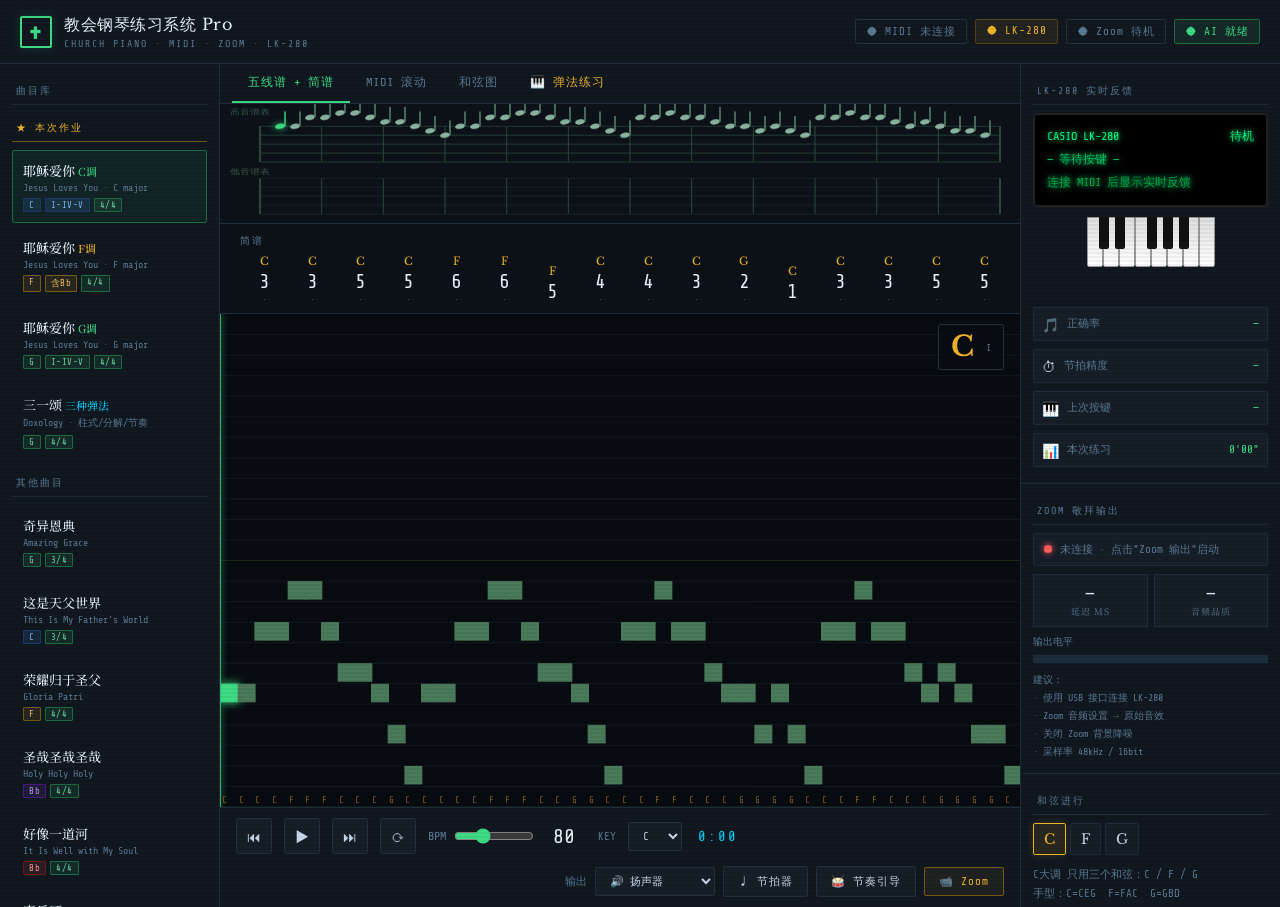
==== index.html @ ae5c5fee "Update print statement from 'Hello' to 'Goodbye'" ====
<!DOCTYPE html>
<html lang="zh-CN">
<head>
<meta charset="UTF-8">
<meta name="viewport" content="width=device-width, initial-scale=1.0">
<title>教会钢琴练习系统 Pro</title>
<link href="https://fonts.googleapis.com/css2?family=Libre+Baskerville:ital,wght@0,400;0,700;1,400&family=Noto+Serif+SC:wght@300;400;500;700&family=Share+Tech+Mono&display=swap" rel="stylesheet">
<style>
:root {
  --bg: #0a0e14;
  --surface: #111820;
  --surface2: #161e28;
  --border: #1e2d3d;
  --border2: #243040;
  --green: #3ddc84;
  --green-dim: #1a6e40;
  --green-glow: rgba(61,220,132,0.15);
  --gold: #f0b429;
  --gold-dim: #7a5c10;
  --blue: #4a9eff;
  --blue-dim: #1a3a6e;
  --red: #ff5c5c;
  --text: #c8d8e8;
  --text-dim: #5a7a94;
  --text-bright: #e8f4ff;
  --accent: #00d4ff;
}

* { box-sizing: border-box; margin: 0; padding: 0; }

body {
  background: var(--bg);
  color: var(--text);
  font-family: 'Noto Serif SC', serif;
  min-height: 100vh;
  overflow-x: hidden;
}

/* Grid scanline effect */
body::before {
  content: '';
  position: fixed;
  inset: 0;
  background: repeating-linear-gradient(0deg, transparent, transparent 2px, rgba(0,0,0,0.15) 2px, rgba(0,0,0,0.15) 4px);
  pointer-events: none;
  z-index: 999;
  opacity: 0.3;
}

/* ===== HEADER ===== */
.header {
  display: flex;
  align-items: center;
  justify-content: space-between;
  padding: 14px 20px;
  background: var(--surface);
  border-bottom: 1px solid var(--border);
  position: sticky;
  top: 0;
  z-index: 100;
}

.logo {
  display: flex;
  align-items: center;
  gap: 12px;
}

.logo-cross {
  width: 32px; height: 32px;
  border: 2px solid var(--green);
  border-radius: 2px;
  display: flex; align-items: center; justify-content: center;
  color: var(--green);
  font-size: 18px;
  box-shadow: 0 0 12px var(--green-glow);
}

.logo-text {
  font-family: 'Libre Baskerville', serif;
  font-size: 16px;
  color: var(--text-bright);
  letter-spacing: 0.5px;
}

.logo-sub {
  font-size: 10px;
  color: var(--text-dim);
  letter-spacing: 2px;
  font-family: 'Share Tech Mono', monospace;
  text-transform: uppercase;
  margin-top: 2px;
}

.status-pills {
  display: flex;
  gap: 8px;
  flex-wrap: wrap;
}

.pill {
  padding: 4px 10px;
  border-radius: 2px;
  font-size: 11px;
  font-family: 'Share Tech Mono', monospace;
  letter-spacing: 1px;
  border: 1px solid;
}

.pill-off { border-color: var(--border2); color: var(--text-dim); background: transparent; }
.pill-on  { border-color: var(--green-dim); color: var(--green); background: rgba(61,220,132,0.08); }
.pill-warn{ border-color: #5a4010; color: var(--gold); background: rgba(240,180,41,0.08); }

/* ===== LAYOUT ===== */
.app {
  display: grid;
  grid-template-columns: 220px 1fr 260px;
  grid-template-rows: auto;
  gap: 0;
  height: calc(100vh - 57px);
  overflow: hidden;
}

@media (max-width: 900px) {
  .app { grid-template-columns: 1fr; height: auto; overflow: visible; }
  .sidebar-right { display: none; }
}

/* ===== SIDEBAR LEFT ===== */
.sidebar-left {
  background: var(--surface);
  border-right: 1px solid var(--border);
  overflow-y: auto;
  padding: 12px;
}

.section-title {
  font-family: 'Share Tech Mono', monospace;
  font-size: 10px;
  letter-spacing: 2px;
  color: var(--text-dim);
  text-transform: uppercase;
  padding: 8px 4px 6px;
  border-bottom: 1px solid var(--border);
  margin-bottom: 8px;
}

.hymn-item {
  padding: 10px 10px;
  cursor: pointer;
  border: 1px solid transparent;
  border-radius: 2px;
  margin-bottom: 4px;
  transition: all 0.15s;
}

.hymn-item:hover { background: var(--surface2); border-color: var(--border2); }
.hymn-item.active {
  background: rgba(61,220,132,0.06);
  border-color: var(--green-dim);
}

.hymn-item .h-name { font-size: 13px; color: var(--text-bright); font-weight: 500; }
.hymn-item .h-en   { font-size: 10px; color: var(--text-dim); margin-top: 2px; font-family: 'Share Tech Mono', monospace; }
.hymn-item .h-tags { display: flex; gap: 4px; margin-top: 5px; flex-wrap: wrap; }

.tag {
  font-size: 9px;
  padding: 1px 5px;
  border-radius: 1px;
  font-family: 'Share Tech Mono', monospace;
  letter-spacing: 0.5px;
}

.tag-C  { background: rgba(74,158,255,0.12); color: #7ab8ff; border: 1px solid #1a3a6e; }
.tag-G  { background: rgba(61,220,132,0.1);  color: #6ddaa0; border: 1px solid #1a6e40; }
.tag-F  { background: rgba(240,180,41,0.1);  color: #f0c060; border: 1px solid #7a5c10; }
.tag-Bb { background: rgba(255,92,92,0.1);   color: #ff9090; border: 1px solid #6e1a1a; }
.tag-D  { background: rgba(160,80,240,0.1);  color: #c090ff; border: 1px solid #4a1a8e; }

/* ===== MAIN CENTER ===== */
.main {
  display: flex;
  flex-direction: column;
  overflow: hidden;
  background: var(--bg);
}

/* ===== TAB BAR ===== */
.tab-bar {
  display: flex;
  background: var(--surface);
  border-bottom: 1px solid var(--border);
  padding: 0 12px;
}

.tab {
  padding: 10px 16px;
  font-size: 12px;
  font-family: 'Share Tech Mono', monospace;
  letter-spacing: 1px;
  color: var(--text-dim);
  cursor: pointer;
  border-bottom: 2px solid transparent;
  transition: all 0.15s;
  user-select: none;
}

.tab:hover { color: var(--text); }
.tab.active { color: var(--green); border-bottom-color: var(--green); }

/* ===== SCORE PANEL ===== */
.score-area {
  flex: 1;
  overflow: hidden;
  position: relative;
  display: flex;
  flex-direction: column;
}

.tab-content { display: none; flex: 1; overflow: hidden; }
.tab-content.active { display: flex; flex-direction: column; flex: 1; }

/* Five-line staff canvas */
#staff-canvas {
  width: 100%;
  height: 120px;
  flex-shrink: 0;
  display: block;
  background: #0c1218;
  border-bottom: 1px solid var(--border);
}

/* Jianpu (numbered notation) scrolling */
.jianpu-wrap {
  background: #0c1218;
  border-bottom: 1px solid var(--border);
  padding: 10px 20px 8px;
  overflow-x: auto;
  overflow-y: hidden;
  flex-shrink: 0;
  position: relative;
}

.jianpu-row {
  display: flex;
  align-items: flex-end;
  gap: 0;
  white-space: nowrap;
  /* remove transition — we'll scroll the wrapper instead */
}

.jianpu-beat {
  display: inline-flex;
  flex-direction: column;
  align-items: center;
  width: 48px;
  flex-shrink: 0;
}

.jianpu-num {
  font-family: 'Share Tech Mono', monospace;
  font-size: 20px;
  color: var(--text-bright);
  line-height: 1;
  position: relative;
  transition: color 0.12s;
}

.jianpu-num.active-beat { color: var(--green); text-shadow: 0 0 10px var(--green); }
.jianpu-num.dot-above::before { content: '•'; position: absolute; top: -10px; left: 50%; transform: translateX(-50%); font-size: 10px; color: var(--text-dim); }
.jianpu-num.dot-below::after  { content: '•'; position: absolute; bottom: -10px; left: 50%; transform: translateX(-50%); font-size: 10px; color: var(--text-dim); }

.jianpu-dur {
  font-family: 'Share Tech Mono', monospace;
  font-size: 9px;
  color: var(--text-dim);
  margin-top: 3px;
}

.jianpu-chord {
  font-size: 11px;
  color: var(--gold);
  font-family: 'Libre Baskerville', serif;
  margin-bottom: 3px;
  min-height: 15px;
}

/* MIDI / Piano Roll scroll — fills ALL remaining space */
.midi-scroll-wrap {
  flex: 1;
  min-height: 0;        /* critical for flex children */
  position: relative;
  overflow: hidden;
  background: #080c10;
}

#midi-canvas {
  width: 100%; height: 100%;
  display: block;
}

/* Chord overlay */
.chord-overlay {
  position: absolute;
  top: 10px; right: 16px;
  display: flex;
  flex-direction: column;
  gap: 6px;
  z-index: 10;
}

.chord-badge {
  display: flex;
  align-items: center;
  gap: 8px;
  background: rgba(10,14,20,0.85);
  border: 1px solid var(--border2);
  padding: 8px 12px;
  border-radius: 2px;
  backdrop-filter: blur(4px);
}

.chord-root {
  font-family: 'Libre Baskerville', serif;
  font-size: 28px;
  font-weight: 700;
  color: var(--gold);
  line-height: 1;
}

.chord-qual {
  font-size: 13px;
  color: var(--text-dim);
  font-family: 'Libre Baskerville', serif;
  font-style: italic;
}

.chord-fn {
  font-size: 10px;
  font-family: 'Share Tech Mono', monospace;
  color: var(--text-dim);
  margin-left: 4px;
}

/* ===== TRANSPORT BAR ===== */
.transport {
  background: var(--surface);
  border-top: 1px solid var(--border);
  padding: 10px 16px;
  display: flex;
  align-items: center;
  gap: 12px;
  flex-wrap: wrap;
}

.transport-btn {
  width: 36px; height: 36px;
  background: var(--surface2);
  border: 1px solid var(--border2);
  color: var(--text);
  display: flex; align-items: center; justify-content: center;
  cursor: pointer;
  font-size: 14px;
  transition: all 0.15s;
  border-radius: 2px;
}

.transport-btn:hover { border-color: var(--green-dim); color: var(--green); }
.transport-btn.active { background: rgba(61,220,132,0.1); border-color: var(--green); color: var(--green); box-shadow: 0 0 8px var(--green-glow); }

.bpm-control {
  display: flex;
  align-items: center;
  gap: 8px;
  font-family: 'Share Tech Mono', monospace;
  font-size: 12px;
  color: var(--text-dim);
}

.bpm-val {
  font-size: 20px;
  color: var(--text-bright);
  min-width: 44px;
  text-align: center;
}

input[type=range] {
  accent-color: var(--green);
  cursor: pointer;
  width: 80px;
}

.time-display {
  font-family: 'Share Tech Mono', monospace;
  font-size: 14px;
  color: var(--accent);
  letter-spacing: 2px;
  margin-left: 4px;
}

.key-sel {
  background: var(--surface2);
  border: 1px solid var(--border2);
  color: var(--text);
  padding: 6px 10px;
  font-family: 'Share Tech Mono', monospace;
  font-size: 11px;
  border-radius: 2px;
  cursor: pointer;
  outline: none;
}

.key-sel:focus { border-color: var(--green-dim); }

/* ===== SIDEBAR RIGHT ===== */
.sidebar-right {
  background: var(--surface);
  border-left: 1px solid var(--border);
  overflow-y: auto;
  display: flex;
  flex-direction: column;
}

.right-section {
  padding: 12px;
  border-bottom: 1px solid var(--border);
}

/* LK-280 Panel */
.lk-display {
  background: #000;
  border: 2px solid #222;
  border-radius: 4px;
  padding: 12px;
  margin-bottom: 10px;
  font-family: 'Share Tech Mono', monospace;
  color: #00ff88;
  font-size: 12px;
  line-height: 1.6;
  text-shadow: 0 0 6px #00ff88;
  min-height: 80px;
}

.lk-row { display: flex; justify-content: space-between; }

.mini-keyboard {
  display: flex;
  justify-content: center;
  margin: 8px 0;
  position: relative;
  height: 50px;
}

.mk-white {
  width: 16px; height: 50px;
  background: linear-gradient(to bottom, #ddd, #fff);
  border: 1px solid #999;
  border-radius: 0 0 2px 2px;
  position: relative;
  cursor: pointer;
  transition: background 0.08s;
}

.mk-white.lit { background: linear-gradient(to bottom, #b8ff80, #e0ffb0); box-shadow: 0 0 6px rgba(100,255,80,0.5); }
.mk-white.wrong { background: linear-gradient(to bottom, #ff8080, #ffb0b0); }

.mk-black {
  width: 10px; height: 32px;
  background: #111;
  border-radius: 0 0 2px 2px;
  position: absolute;
  top: 0;
  z-index: 2;
  cursor: pointer;
  transition: background 0.08s;
}

.mk-black.lit { background: #60aa40; box-shadow: 0 0 4px rgba(100,220,80,0.6); }

.mk-wrap { position: relative; }

/* feedback row */
.feedback-item {
  display: flex;
  align-items: center;
  gap: 8px;
  padding: 6px 8px;
  background: var(--surface2);
  border: 1px solid var(--border);
  border-radius: 2px;
  margin-bottom: 4px;
  font-size: 11px;
}

.fb-icon { font-size: 14px; }
.fb-label { color: var(--text-dim); font-family: 'Share Tech Mono', monospace; }
.fb-val { margin-left: auto; font-family: 'Share Tech Mono', monospace; color: var(--green); }

/* Zoom panel */
.zoom-status {
  display: flex;
  align-items: center;
  gap: 8px;
  padding: 8px 10px;
  background: var(--surface2);
  border: 1px solid var(--border);
  border-radius: 2px;
  margin-bottom: 8px;
}

.zoom-dot {
  width: 8px; height: 8px;
  border-radius: 50%;
  background: var(--red);
  box-shadow: 0 0 6px var(--red);
  flex-shrink: 0;
}

.zoom-dot.live { background: var(--green); box-shadow: 0 0 6px var(--green); animation: pulse 1.5s infinite; }

@keyframes pulse { 0%,100%{opacity:1} 50%{opacity:0.4} }

.zoom-label { font-family: 'Share Tech Mono', monospace; font-size: 11px; color: var(--text-dim); }

.zoom-quality-row {
  display: grid;
  grid-template-columns: 1fr 1fr;
  gap: 6px;
  margin-bottom: 8px;
}

.q-card {
  background: var(--surface2);
  border: 1px solid var(--border);
  padding: 8px;
  text-align: center;
}

.q-val { font-family: 'Share Tech Mono', monospace; font-size: 18px; color: var(--text-bright); }
.q-lbl { font-size: 9px; color: var(--text-dim); letter-spacing: 1px; text-transform: uppercase; margin-top: 2px; }

.vumeter {
  height: 8px;
  background: var(--border);
  border-radius: 1px;
  overflow: hidden;
  margin-bottom: 4px;
}

.vumeter-fill {
  height: 100%;
  background: linear-gradient(to right, var(--green), var(--gold), var(--red));
  border-radius: 1px;
  transition: width 0.1s;
}

.vumeter-label { font-size: 10px; color: var(--text-dim); font-family: 'Share Tech Mono', monospace; margin-bottom: 6px; }

/* Chord progression panel */
.chord-prog {
  display: flex;
  gap: 4px;
  flex-wrap: wrap;
}

.cp-chord {
  padding: 6px 10px;
  background: var(--surface2);
  border: 1px solid var(--border);
  border-radius: 2px;
  font-family: 'Libre Baskerville', serif;
  font-size: 14px;
  color: var(--text);
  cursor: pointer;
  transition: all 0.15s;
  position: relative;
}

.cp-chord:hover { border-color: var(--gold-dim); color: var(--gold); }
.cp-chord.current {
  background: rgba(240,180,41,0.1);
  border-color: var(--gold);
  color: var(--gold);
  box-shadow: 0 0 8px rgba(240,180,41,0.2);
}

/* btn */
.btn {
  padding: 7px 14px;
  background: var(--surface2);
  border: 1px solid var(--border2);
  color: var(--text);
  font-family: 'Share Tech Mono', monospace;
  font-size: 11px;
  letter-spacing: 1px;
  cursor: pointer;
  border-radius: 2px;
  transition: all 0.15s;
}

.btn:hover { border-color: var(--green-dim); color: var(--green); }
.btn-green { border-color: var(--green-dim); color: var(--green); background: rgba(61,220,132,0.06); }
.btn-green:hover { background: rgba(61,220,132,0.12); }
.btn-gold { border-color: var(--gold-dim); color: var(--gold); background: rgba(240,180,41,0.06); }

/* practice style buttons */
.psb {
  padding: 5px 12px;
  background: transparent;
  border: 1px solid var(--border2);
  color: var(--text-dim);
  font-family: 'Share Tech Mono', monospace;
  font-size: 11px;
  cursor: pointer;
  border-radius: 2px;
  transition: all 0.15s;
}
.psb:hover { border-color: var(--gold-dim); color: var(--gold); }
.active-psb { border-color: var(--gold) !important; color: var(--gold) !important; background: rgba(240,180,41,0.08) !important; }

/* pulse dots */
.pulse-dot {
  width: 36px; height: 36px;
  border-radius: 50%;
  background: #0a1a14;
  border: 2px solid #0f3020;
  display: flex; align-items: center; justify-content: center;
  font-family: 'Share Tech Mono', monospace;
  font-size: 12px;
  color: #1a4a2a;
  transition: all 0.08s;
  flex-shrink: 0;
}
.big-dot { width: 48px; height: 48px; font-size: 14px; }
.pulse-dot.beat-on-root  { background: rgba(240,180,41,0.2); border-color: #f0b429; color: #f0b429; transform: scale(1.15); }
.pulse-dot.beat-on-chord { background: rgba(61,220,132,0.15); border-color: #3ddc84; color: #3ddc84; transform: scale(1.05); }

/* 61-key piano */
.k61-white {
  width: 24px; height: 100px;
  background: linear-gradient(to bottom, #ddd 0%, #f5f5f5 100%);
  border: 1px solid #888;
  border-radius: 0 0 4px 4px;
  position: relative;
  cursor: pointer;
  flex-shrink: 0;
  box-sizing: border-box;
}
.k61-white.k-root  { background: linear-gradient(to bottom, #f0b429, #c08010); border-color: #f0b429; box-shadow: 0 0 8px rgba(240,180,41,0.6); }
.k61-white.k-chord { background: linear-gradient(to bottom, #3ddc84, #1a8a4a); border-color: #3ddc84; box-shadow: 0 0 8px rgba(61,220,132,0.5); }
.k61-white.k-lh    { background: linear-gradient(to bottom, #4a9eff, #1a5aaa); border-color: #4a9eff; box-shadow: 0 0 8px rgba(74,158,255,0.5); }
.k61-black {
  position: absolute;
  top: 0;
  width: 15px; height: 62px;
  background: #111;
  border-radius: 0 0 3px 3px;
  z-index: 2;
  cursor: pointer;
  left: 16px;
}
.k61-black.k-root  { background: linear-gradient(to bottom,#c08010,#8a5000); box-shadow: 0 0 6px rgba(240,180,41,0.7); }
.k61-black.k-chord { background: linear-gradient(to bottom,#1a8a4a,#0a5030); box-shadow: 0 0 6px rgba(61,220,132,0.6); }
.k61-black.k-lh    { background: linear-gradient(to bottom,#1a5aaa,#0a3070); box-shadow: 0 0 6px rgba(74,158,255,0.6); }

.k61-label {
  position: absolute;
  bottom: 4px; left: 50%;
  transform: translateX(-50%);
  font-size: 8px;
  font-family: 'Share Tech Mono', monospace;
  color: rgba(0,0,0,0.45);
  pointer-events: none;
  white-space: nowrap;
}
.k61-white.k-root .k61-label,
.k61-white.k-chord .k61-label,
.k61-white.k-lh .k61-label { color: rgba(0,0,0,0.75); font-weight: bold; }

/* beat cell for practice tab */
.prac-cell {
  display: flex; flex-direction: column; align-items: center; gap: 3px;
  min-width: 48px;
}
.prac-note {
  width: 40px; height: 40px;
  border-radius: 3px;
  border: 2px solid #1e2d3d;
  display: flex; align-items: center; justify-content: center;
  font-family: 'Share Tech Mono', monospace;
  font-size: 12px;
  color: #3a5a4a;
  background: #0a1218;
  transition: all 0.08s;
}
.prac-note.on-root  { background: rgba(240,180,41,0.18); border-color: #f0b429; color: #f0b429; box-shadow: 0 0 8px rgba(240,180,41,0.3); }
.prac-note.on-chord { background: rgba(61,220,132,0.14); border-color: #3ddc84; color: #3ddc84; box-shadow: 0 0 6px rgba(61,220,132,0.25); }
.prac-note.on-rest  { border-color: #141e28; color: #1e2d3d; }
.prac-cell-lbl { font-family: 'Share Tech Mono', monospace; font-size: 9px; color: #2a4a3a; }

/* exam overlay — keep but simplify */
  padding: 6px 14px;
  background: transparent;
  border: 1px solid #243040;
  color: #5a7a94;
  font-family: 'Share Tech Mono', monospace;
  font-size: 11px;
  cursor: pointer;
  border-radius: 2px;
  transition: all 0.15s;
}
.exam-style-btn:hover { border-color: #f0b429; color: #f0b429; }
.active-esb { border-color: #f0b429 !important; color: #f0b429 !important; background: rgba(240,180,41,0.08) !important; }

/* beat cell */
.beat-cell {
  display: flex;
  flex-direction: column;
  align-items: center;
  gap: 4px;
  min-width: 52px;
}
.beat-note {
  width: 44px; height: 44px;
  border-radius: 3px;
  border: 2px solid #1e2d3d;
  display: flex; align-items: center; justify-content: center;
  font-family: 'Share Tech Mono', monospace;
  font-size: 13px;
  color: #3a5a4a;
  background: #0a1218;
  transition: all 0.1s;
}
.beat-note.lit-root  { background: rgba(240,180,41,0.15); border-color: #f0b429; color: #f0b429; box-shadow: 0 0 10px rgba(240,180,41,0.3); }
.beat-note.lit-chord { background: rgba(61,220,132,0.12); border-color: #3ddc84; color: #3ddc84; box-shadow: 0 0 8px rgba(61,220,132,0.25); }
.beat-note.lit-rest  { background: transparent; border-color: #1e2d3d; color: #243040; }
.beat-label { font-family: 'Share Tech Mono', monospace; font-size: 9px; color: #3a5a4a; letter-spacing: 1px; }
::-webkit-scrollbar { width: 4px; height: 4px; }
::-webkit-scrollbar-track { background: transparent; }
::-webkit-scrollbar-thumb { background: var(--border2); border-radius: 2px; }

/* AI chat */
.ai-chat { display: flex; flex-direction: column; gap: 6px; }
.ai-msg { padding: 8px 10px; border-radius: 2px; font-size: 12px; line-height: 1.6; }
.ai-msg-user { background: rgba(74,158,255,0.08); border: 1px solid var(--blue-dim); color: var(--blue); text-align: right; }
.ai-msg-ai { background: rgba(61,220,132,0.05); border: 1px solid var(--green-dim); color: var(--text); }

.ai-input-row { display: flex; gap: 6px; margin-top: 6px; }
.ai-inp {
  flex: 1;
  background: var(--surface2);
  border: 1px solid var(--border2);
  color: var(--text);
  padding: 7px 10px;
  font-family: 'Noto Serif SC', serif;
  font-size: 12px;
  border-radius: 2px;
  outline: none;
}

.ai-inp:focus { border-color: var(--green-dim); }
.ai-inp::placeholder { color: var(--text-dim); }

@keyframes fadeUp { from{opacity:0;transform:translateY(4px)} to{opacity:1;transform:none} }
.fade-up { animation: fadeUp 0.3s ease; }

</style>
</head>
<body>

<!-- HEADER -->
<div class="header">
  <div class="logo">
    <div class="logo-cross">✝</div>
    <div>
      <div class="logo-text">教会钢琴练习系统 Pro</div>
      <div class="logo-sub">Church Piano · MIDI · Zoom · LK-280</div>
    </div>
  </div>
  <div class="status-pills">
    <div class="pill pill-off" id="pill-midi">⬤ MIDI 未连接</div>
    <div class="pill pill-warn" id="pill-lk">⬤ LK-280</div>
    <div class="pill pill-off" id="pill-zoom">⬤ Zoom 待机</div>
    <div class="pill pill-on">⬤ AI 就绪</div>
  </div>
</div>

<div class="app">

  <!-- LEFT: HYMN LIST -->
  <div class="sidebar-left">
    <div class="section-title">曲目库</div>

    <!-- ★ 作业曲目 -->
    <div class="section-title" style="color:var(--gold);border-color:var(--gold-dim)">★ 本次作业</div>

    <div class="hymn-item active" onclick="loadHymn('jesuslovesC')" id="h-jesuslovesC">
      <div class="h-name">耶稣爱你 <span style="color:var(--green);font-size:11px">C调</span></div>
      <div class="h-en">Jesus Loves You · C major</div>
      <div class="h-tags"><span class="tag tag-C">C</span><span class="tag tag-C">I-IV-V</span><span class="tag tag-G">4/4</span></div>
    </div>
    <div class="hymn-item" onclick="loadHymn('jesuslovesF')" id="h-jesuslovesF">
      <div class="h-name">耶稣爱你 <span style="color:var(--gold);font-size:11px">F调</span></div>
      <div class="h-en">Jesus Loves You · F major</div>
      <div class="h-tags"><span class="tag tag-F">F</span><span class="tag tag-F">含Bb</span><span class="tag tag-G">4/4</span></div>
    </div>
    <div class="hymn-item" onclick="loadHymn('jesuslovesG')" id="h-jesuslovesG">
      <div class="h-name">耶稣爱你 <span style="color:var(--green);font-size:11px">G调</span></div>
      <div class="h-en">Jesus Loves You · G major</div>
      <div class="h-tags"><span class="tag tag-G">G</span><span class="tag tag-G">I-IV-V</span><span class="tag tag-G">4/4</span></div>
    </div>
    <div class="hymn-item" onclick="loadHymn('doxology')" id="h-doxology">
      <div class="h-name">三一颂 <span style="color:var(--accent);font-size:11px">三种弹法</span></div>
      <div class="h-en">Doxology · 柱式/分解/节奏</div>
      <div class="h-tags"><span class="tag tag-G">G</span><span class="tag tag-G">4/4</span></div>
    </div>

    <!-- 弹法切换（仅三一颂显示） -->
    <div id="style-panel" style="display:none;margin:6px 0;padding:8px;background:rgba(0,212,255,0.05);border:1px solid rgba(0,212,255,0.15);border-radius:2px">
      <div style="font-size:10px;color:var(--accent);letter-spacing:1.5px;margin-bottom:6px;font-family:'Share Tech Mono',monospace">弹法选择</div>
      <div style="display:flex;flex-direction:column;gap:4px">
        <div class="style-btn active" onclick="setStyle('block')" id="sb-block"
          style="padding:7px 10px;background:rgba(0,212,255,0.08);border:1px solid rgba(0,212,255,0.3);border-radius:2px;cursor:pointer;font-size:12px;color:var(--accent)">
          ① 柱式　同时按下　庄重
        </div>
        <div class="style-btn" onclick="setStyle('arpeggio')" id="sb-arpeggio"
          style="padding:7px 10px;background:transparent;border:1px solid var(--border2);border-radius:2px;cursor:pointer;font-size:12px;color:var(--text-dim)">
          ② 分解　C→E→G→E　流动
        </div>
        <div class="style-btn" onclick="setStyle('rhythm')" id="sb-rhythm"
          style="padding:7px 10px;background:transparent;border:1px solid var(--border2);border-radius:2px;cursor:pointer;font-size:12px;color:var(--text-dim)">
          ③ 节奏　咚·哒哒　敬拜感
        </div>
      </div>
      <div id="style-hint" style="margin-top:8px;font-size:11px;color:var(--text-dim);font-family:'Share Tech Mono',monospace;line-height:1.7">
        左手：根音单音<br>右手：三音柱式和弦
      </div>
    </div>

    <div class="section-title" style="margin-top:8px">其他曲目</div>
    <div class="hymn-item" onclick="loadHymn('amazing')" id="h-amazing">
      <div class="h-name">奇异恩典</div>
      <div class="h-en">Amazing Grace</div>
      <div class="h-tags"><span class="tag tag-G">G</span><span class="tag tag-G">3/4</span></div>
    </div>
    <div class="hymn-item" onclick="loadHymn('father')" id="h-father">
      <div class="h-name">这是天父世界</div>
      <div class="h-en">This Is My Father's World</div>
      <div class="h-tags"><span class="tag tag-C">C</span><span class="tag tag-G">3/4</span></div>
    </div>
    <div class="hymn-item" onclick="loadHymn('gloria')" id="h-gloria">
      <div class="h-name">荣耀归于圣父</div>
      <div class="h-en">Gloria Patri</div>
      <div class="h-tags"><span class="tag tag-F">F</span><span class="tag tag-G">4/4</span></div>
    </div>
    <div class="hymn-item" onclick="loadHymn('holy')" id="h-holy">
      <div class="h-name">圣哉圣哉圣哉</div>
      <div class="h-en">Holy Holy Holy</div>
      <div class="h-tags"><span class="tag tag-D">Bb</span><span class="tag tag-G">4/4</span></div>
    </div>
    <div class="hymn-item" onclick="loadHymn('itiswell')" id="h-itiswell">
      <div class="h-name">好像一道河</div>
      <div class="h-en">It Is Well with My Soul</div>
      <div class="h-tags"><span class="tag tag-Bb">Bb</span><span class="tag tag-G">4/4</span></div>
    </div>
    <div class="hymn-item" onclick="loadHymn('joyful')" id="h-joyful">
      <div class="h-name">喜乐颂</div>
      <div class="h-en">Joyful Joyful</div>
      <div class="h-tags"><span class="tag tag-D">D</span><span class="tag tag-G">4/4</span></div>
    </div>

    <div class="section-title" style="margin-top:12px">练习模式</div>
    <select class="key-sel" style="width:100%;margin-bottom:6px" id="mode-sel" onchange="setMode(this.value)">
      <option value="accomp">伴奏织体</option>
      <option value="chord">和弦进行</option>
      <option value="rh">右手旋律</option>
      <option value="lh">左手伴奏</option>
      <option value="both">双手合并</option>
      <option value="transpose">移调训练</option>
    </select>

    <div class="section-title" style="margin-top:12px">AI 辅导</div>
    <div class="ai-chat" id="ai-chat">
      <div class="ai-msg ai-msg-ai fade-up">选择曲目后，我可以帮你分析和弦、织体、移调方法。</div>
    </div>
    <div class="ai-input-row">
      <input class="ai-inp" id="ai-inp" placeholder="问题…" onkeydown="if(event.key==='Enter')sendAI()">
      <button class="btn btn-green" onclick="sendAI()">问</button>
    </div>
  </div>

  <!-- CENTER: MAIN SCORE -->
  <div class="main">

    <!-- TABS -->
    <div class="tab-bar">
      <div class="tab active" onclick="switchTab('score')">五线谱 + 简谱</div>
      <div class="tab" onclick="switchTab('midi')">MIDI 滚动</div>
      <div class="tab" onclick="switchTab('chord')">和弦图</div>
      <div class="tab" onclick="switchTab('practice')" id="tab-btn-practice" style="color:var(--gold)">🎹 弹法练习</div>
    </div>

    <!-- TAB: SCORE -->
    <div class="tab-content active" id="tab-score">
      <!-- Staff canvas -->
      <canvas id="staff-canvas" height="160"></canvas>

      <!-- Jianpu scroll -->
      <div class="jianpu-wrap">
        <div style="font-family:'Share Tech Mono',monospace;font-size:10px;color:var(--text-dim);letter-spacing:1.5px;margin-bottom:6px">简谱</div>
        <div class="jianpu-row" id="jianpu-row"></div>
      </div>

      <!-- Chord overlay + MIDI piano roll -->
      <div class="midi-scroll-wrap">
        <canvas id="piano-roll-canvas"></canvas>
        <div class="chord-overlay" id="chord-overlay"></div>
      </div>
    </div>

    <!-- TAB: MIDI -->
    <div class="tab-content" id="tab-midi">
      <div style="padding:20px;flex:1;display:flex;flex-direction:column;gap:12px">
        <div style="font-family:'Share Tech Mono',monospace;font-size:11px;color:var(--text-dim);letter-spacing:2px">MIDI 设备</div>
        <div id="midi-device-list" style="display:flex;flex-direction:column;gap:6px">
          <div style="font-size:12px;color:var(--text-dim);font-style:italic">正在扫描 MIDI 设备…</div>
        </div>
        <div style="font-family:'Share Tech Mono',monospace;font-size:10px;color:var(--text-dim);letter-spacing:2px;margin-top:4px">MIDI 输出设备</div>
        <div id="midi-out-device-list" style="display:flex;flex-direction:column;gap:6px">
          <div style="font-size:12px;color:var(--text-dim);font-style:italic">未连接</div>
        </div>
        <div style="margin-top:8px;display:flex;gap:8px;flex-wrap:wrap">
          <button class="btn btn-green" onclick="requestMIDI()">🎹 连接 MIDI / LK-280</button>
          <button class="btn" onclick="testMIDIOut()">▶ 测试输出音</button>
        </div>
        <div style="font-family:'Share Tech Mono',monospace;font-size:10px;color:var(--text-dim);margin-top:8px;line-height:1.8">
          输入（IN）：接收你弹的音 → 做对比反馈<br>
          输出（OUT）：播放时发音给 LK-280<br>
          m148USB：DIN MIDI OUT → LK-280 MIDI IN
        </div>
        <div style="margin-top:16px;font-family:'Share Tech Mono',monospace;font-size:10px;color:var(--text-dim);letter-spacing:2px">MIDI LOG</div>
        <div id="midi-log" style="background:#080c10;border:1px solid var(--border);padding:10px;font-family:'Share Tech Mono',monospace;font-size:11px;color:#4a7a4a;height:200px;overflow-y:auto;line-height:1.8"></div>
      </div>
    </div>

    <!-- TAB: CHORD -->
    <div class="tab-content" id="tab-chord">
      <div style="padding:20px;flex:1">
        <div id="chord-detail-area" style="display:grid;grid-template-columns:repeat(auto-fill,minmax(140px,1fr));gap:12px"></div>
      </div>
    </div>

    <!-- TAB: 弹法练习 ★ -->
    <div class="tab-content" id="tab-practice">
      <div style="display:flex;flex-direction:column;height:100%;overflow:hidden">

        <!-- 第一行：和弦大字 + 弹法 + 播放 -->
        <div style="display:flex;align-items:center;gap:16px;padding:10px 16px;background:var(--surface);border-bottom:1px solid var(--border);flex-shrink:0;flex-wrap:wrap">

          <!-- 和弦 + 音符 -->
          <div style="display:flex;align-items:baseline;gap:12px;min-width:160px">
            <div id="prac-chord" style="font-family:'Libre Baskerville',serif;font-size:64px;font-weight:700;color:#f0b429;line-height:1;text-shadow:0 0 20px rgba(240,180,41,0.3)">C</div>
            <div>
              <div id="prac-fn"    style="font-family:'Share Tech Mono',monospace;font-size:11px;color:#5a7a94">I 级 · 主和弦</div>
              <div id="prac-notes" style="font-family:'Share Tech Mono',monospace;font-size:13px;color:#3ddc84;margin-top:3px">C – E – G</div>
            </div>
          </div>

          <!-- 分隔 -->
          <div style="width:1px;height:50px;background:var(--border);flex-shrink:0"></div>

          <!-- 弹法切换 -->
          <div style="display:flex;flex-direction:column;gap:5px">
            <div style="font-family:'Share Tech Mono',monospace;font-size:9px;color:var(--text-dim);letter-spacing:2px">弹法选择</div>
            <div style="display:flex;gap:6px">
              <button onclick="setPracStyle('block')"    id="psb-block"    class="psb active-psb">① 柱式</button>
              <button onclick="setPracStyle('arpeggio')" id="psb-arpeggio" class="psb">② 分解</button>
              <button onclick="setPracStyle('rhythm')"   id="psb-rhythm"   class="psb">③ 节奏</button>
            </div>
          </div>

          <!-- 分隔 -->
          <div style="width:1px;height:50px;background:var(--border);flex-shrink:0"></div>

          <!-- 节奏脉冲圆 -->
          <div style="display:flex;gap:6px;align-items:center">
            <div id="pb1" class="pulse-dot big-dot">咚</div>
            <div id="pb2" class="pulse-dot">哒</div>
            <div id="pb3" class="pulse-dot">哒</div>
            <div id="pb4" class="pulse-dot">哒</div>
          </div>

          <!-- 分隔 -->
          <div style="width:1px;height:50px;background:var(--border);flex-shrink:0"></div>

          <!-- 拍格 -->
          <div id="prac-beat-cells" style="display:flex;gap:6px;align-items:center"></div>

          <!-- 手型提示 -->
          <div id="prac-hint" style="font-family:'Share Tech Mono',monospace;font-size:11px;color:#5a7a94;line-height:1.7;white-space:pre;margin-left:auto"></div>
        </div>

        <!-- 第二行：和弦进行条 + 播放按钮 -->
        <div style="display:flex;align-items:center;gap:8px;padding:6px 16px;background:#080c10;border-bottom:1px solid var(--border);flex-shrink:0;overflow-x:auto">
          <span style="font-family:'Share Tech Mono',monospace;font-size:9px;color:var(--text-dim);letter-spacing:2px;white-space:nowrap">和弦进行</span>
          <div id="prac-chord-row" style="display:flex;gap:6px;flex:1;flex-wrap:wrap"></div>
          <div style="display:flex;gap:6px;flex-shrink:0">
            <button onclick="startPracPlay()" id="prac-play-btn" class="btn btn-green">▶ 开始</button>
            <button onclick="stopPracPlay()"  class="btn">◼ 停止</button>
            <button onclick="loopChords()"    class="btn btn-gold" id="prac-loop-btn">⟳ 循环</button>
          </div>
        </div>

        <!-- 底部：61键盘撑满剩余空间 -->
        <div style="flex:1;min-height:140px;height:140px;display:flex;flex-direction:column;justify-content:flex-start;align-items:flex-start;padding:12px;background:#060a0f;overflow:auto">

          <div style="font-family:'Share Tech Mono',monospace;font-size:9px;color:var(--text-dim);letter-spacing:2px;margin-bottom:10px;width:100%;text-align:center">
            LK-280 · 61键 &nbsp;·&nbsp;
            <span style="color:#4a9eff">█ 蓝=左手根音</span> &nbsp;
            <span style="color:#f0b429">█ 金=右手根音</span> &nbsp;
            <span style="color:#3ddc84">█ 绿=和弦音</span>
          </div>

          <!-- 61键盘 iframe -->
          <div style="width:100%;overflow-x:auto;overflow-y:hidden;padding-bottom:4px;">
            <iframe id="kb61-frame" src="kb61.html"
              style="display:block;width:1490px;height:118px;border:none;background:#060a0f;"
              scrolling="no"></iframe>
          </div>

          <!-- 键盘标注 -->
          <div style="margin-top:10px;font-family:'Share Tech Mono',monospace;font-size:11px;color:var(--text-dim);text-align:center;width:100%" id="kb61-label"></div>
        </div>

      </div>
    </div>

    <!-- TRANSPORT -->
    <div class="transport">
      <div class="transport-btn" onclick="skipBack()" title="回到开头">⏮</div>
      <div class="transport-btn" id="btn-play" onclick="togglePlay()">▶</div>
      <div class="transport-btn" onclick="skipFwd()" title="前进一小节">⏭</div>
      <div class="transport-btn" onclick="toggleLoop()" id="btn-loop" title="循环">⟳</div>

      <div class="bpm-control">
        <span>BPM</span>
        <input type="range" min="40" max="160" value="84" id="bpm-range"
          oninput="setBPM(+this.value)">
        <span class="bpm-val" id="bpm-display">84</span>
      </div>

      <span style="font-size:11px;color:var(--text-dim);font-family:'Share Tech Mono',monospace">KEY</span>
      <select class="key-sel" id="key-sel" onchange="transposeKey(this.value)">
        <option value="G">G</option>
        <option value="C">C</option>
        <option value="F">F</option>
        <option value="D">D</option>
        <option value="Bb">Bb</option>
        <option value="Eb">Eb</option>
        <option value="Am">Am</option>
      </select>

      <div class="time-display" id="time-display">0:00</div>

      <div style="margin-left:auto;display:flex;align-items:center;gap:8px;flex-wrap:wrap">
        <span style="font-size:11px;color:var(--text-dim);font-family:'Share Tech Mono',monospace">输出</span>
        <select class="key-sel" id="output-mode" onchange="setOutputMode(this.value)" style="min-width:120px">
          <option value="webaudio">🔊 扬声器</option>
          <option value="midi">🎹 MIDI设备</option>
          <option value="both">🔊+🎹 两者</option>
        </select>
        <select class="key-sel" id="midi-out-sel" style="min-width:140px;display:none">
          <option value="">— 选择输出设备 —</option>
        </select>
        <button class="btn" onclick="toggleMetronome()" id="btn-metro">♩ 节拍器</button>
        <button class="btn" onclick="toggleRhythmGuide()" id="btn-rhythm" title="咚·哒哒节奏引导音">🥁 节奏引导</button>
        <button class="btn btn-gold" onclick="zoomToggle()">📹 Zoom</button>
      </div>
    </div>
  </div>

  <!-- RIGHT SIDEBAR -->
  <div class="sidebar-right">

    <!-- LK-280 -->
    <div class="right-section">
      <div class="section-title">LK-280 实时反馈</div>
      <div class="lk-display" id="lk-display">
        <div class="lk-row"><span>CASIO LK-280</span><span id="lk-status">待机</span></div>
        <div style="margin-top:4px;color:#00cc66" id="lk-note">— 等待按键 —</div>
        <div style="margin-top:4px;color:#00aa44" id="lk-feedback">连接 MIDI 后显示实时反馈</div>
      </div>

      <!-- Mini keyboard -->
      <div class="mini-keyboard" id="mini-kbd"></div>

      <div style="margin-top:40px;display:flex;flex-direction:column;gap:4px">
        <div class="feedback-item">
          <span class="fb-icon">🎵</span>
          <span class="fb-label">正确率</span>
          <span class="fb-val" id="fb-acc">—</span>
        </div>
        <div class="feedback-item">
          <span class="fb-icon">⏱</span>
          <span class="fb-label">节拍精度</span>
          <span class="fb-val" id="fb-timing">—</span>
        </div>
        <div class="feedback-item">
          <span class="fb-icon">🎹</span>
          <span class="fb-label">上次按键</span>
          <span class="fb-val" id="fb-last">—</span>
        </div>
        <div class="feedback-item">
          <span class="fb-icon">📊</span>
          <span class="fb-label">本次练习</span>
          <span class="fb-val" id="fb-session">0'00"</span>
        </div>
      </div>
    </div>

    <!-- ZOOM -->
    <div class="right-section">
      <div class="section-title">Zoom 敬拜输出</div>
      <div class="zoom-status">
        <div class="zoom-dot" id="zoom-dot"></div>
        <span class="zoom-label" id="zoom-label">未连接 · 点击"Zoom 输出"启动</span>
      </div>
      <div class="zoom-quality-row">
        <div class="q-card"><div class="q-val" id="z-latency">—</div><div class="q-lbl">延迟 ms</div></div>
        <div class="q-card"><div class="q-val" id="z-quality">—</div><div class="q-lbl">音频品质</div></div>
      </div>
      <div class="vumeter-label">输出电平</div>
      <div class="vumeter"><div class="vumeter-fill" id="vu-fill" style="width:0%"></div></div>
      <div style="font-size:10px;color:var(--text-dim);font-family:'Share Tech Mono',monospace;line-height:1.8;margin-top:8px">
        建议：<br>
        · 使用 USB 接口连接 LK-280<br>
        · Zoom 音频设置 → 原始音效<br>
        · 关闭 Zoom 背景降噪<br>
        · 采样率 48kHz / 16bit
      </div>
    </div>

    <!-- CHORD PROGRESSION -->
    <div class="right-section">
      <div class="section-title">和弦进行</div>
      <div class="chord-prog" id="chord-prog"></div>
      <div style="margin-top:10px;font-size:11px;color:var(--text-dim);font-family:'Share Tech Mono',monospace;line-height:1.8" id="chord-analysis"></div>
    </div>

  </div>

</div><!-- end .app -->

<script>
// ======================================================
// DATA
// ======================================================
const HYMNS = {

  // ★ 耶稣爱你 — C调（完整）
  jesuslovesC: {
    name:'耶稣爱你（C调）', key:'C', bpm:80, time:'4/4',
    styleHint:'右手：C=CEG  F=FAC  G=GBD\n左手：只弹根音单音\n节奏：咚·哒哒 或 整拍柱式',
    jianpu:[
      // 第一段 主歌
      {n:'3',oct:0,dur:2,chord:'C', fn:'I'},
      {n:'3',oct:0,dur:2,chord:'C', fn:''},
      {n:'5',oct:0,dur:2,chord:'C', fn:''},
      {n:'5',oct:0,dur:2,chord:'C', fn:''},
      {n:'6',oct:0,dur:2,chord:'F', fn:'IV'},
      {n:'6',oct:0,dur:2,chord:'F', fn:''},
      {n:'5',oct:0,dur:4,chord:'F', fn:''},
      {n:'4',oct:0,dur:2,chord:'C', fn:'I'},
      {n:'4',oct:0,dur:2,chord:'C', fn:''},
      {n:'3',oct:0,dur:2,chord:'C', fn:''},
      {n:'2',oct:0,dur:2,chord:'G', fn:'V'},
      {n:'1',oct:0,dur:4,chord:'C', fn:'I'},
      // 第二段 主歌
      {n:'3',oct:0,dur:2,chord:'C', fn:'I'},
      {n:'3',oct:0,dur:2,chord:'C', fn:''},
      {n:'5',oct:0,dur:2,chord:'C', fn:''},
      {n:'5',oct:0,dur:2,chord:'C', fn:''},
      {n:'6',oct:0,dur:2,chord:'F', fn:'IV'},
      {n:'6',oct:0,dur:2,chord:'F', fn:''},
      {n:'5',oct:0,dur:4,chord:'F', fn:''},
      {n:'4',oct:0,dur:2,chord:'C', fn:'I'},
      {n:'4',oct:0,dur:2,chord:'C', fn:''},
      {n:'3',oct:0,dur:2,chord:'G', fn:'V'},
      {n:'2',oct:0,dur:2,chord:'G', fn:''},
      {n:'1',oct:0,dur:4,chord:'C', fn:'I'},
      // 副歌 第一句
      {n:'5',oct:0,dur:2,chord:'C', fn:'I'},
      {n:'5',oct:0,dur:2,chord:'C', fn:''},
      {n:'6',oct:0,dur:2,chord:'F', fn:'IV'},
      {n:'5',oct:0,dur:2,chord:'F', fn:''},
      {n:'5',oct:0,dur:2,chord:'C', fn:'I'},
      {n:'4',oct:0,dur:2,chord:'C', fn:''},
      {n:'3',oct:0,dur:4,chord:'C', fn:''},
      {n:'3',oct:0,dur:2,chord:'G', fn:'V'},
      {n:'2',oct:0,dur:2,chord:'G', fn:''},
      {n:'3',oct:0,dur:2,chord:'G', fn:''},
      {n:'2',oct:0,dur:2,chord:'G', fn:''},
      {n:'1',oct:0,dur:4,chord:'C', fn:'I'},
      // 副歌 第二句
      {n:'5',oct:0,dur:2,chord:'C', fn:'I'},
      {n:'5',oct:0,dur:2,chord:'C', fn:''},
      {n:'6',oct:0,dur:2,chord:'F', fn:'IV'},
      {n:'5',oct:0,dur:2,chord:'F', fn:''},
      {n:'5',oct:0,dur:2,chord:'C', fn:'I'},
      {n:'4',oct:0,dur:2,chord:'C', fn:''},
      {n:'3',oct:0,dur:4,chord:'C', fn:''},
      {n:'4',oct:0,dur:2,chord:'G', fn:'V'},
      {n:'3',oct:0,dur:2,chord:'G', fn:''},
      {n:'2',oct:0,dur:2,chord:'G', fn:''},
      {n:'2',oct:0,dur:2,chord:'G', fn:''},
      {n:'1',oct:0,dur:4,chord:'C', fn:'I'},
    ],
    chords:['C','F','C','G','C'],
    analysis:'C大调 只用三个和弦：C / F / G\n手型：C=CEG  F=FAC  G=GBD\n换和弦整体平移，不要逐指找位置\n\n录像建议：先柱式一遍，再节奏式一遍'
  },

  // ★ 耶稣爱你 — F调（完整）
  jesuslovesF: {
    name:'耶稣爱你（F调）', key:'F', bpm:80, time:'4/4',
    styleHint:'F=FAC  Bb=BbDF  C=CEG\n⚠ Bb：中指落D，先单独练50次\n左手只弹 F / Bb / C 单音',
    jianpu:[
      {n:'3',oct:0,dur:2,chord:'F', fn:'I'},
      {n:'3',oct:0,dur:2,chord:'F', fn:''},
      {n:'5',oct:0,dur:2,chord:'F', fn:''},
      {n:'5',oct:0,dur:2,chord:'F', fn:''},
      {n:'6',oct:0,dur:2,chord:'Bb',fn:'IV'},
      {n:'6',oct:0,dur:2,chord:'Bb',fn:''},
      {n:'5',oct:0,dur:4,chord:'Bb',fn:''},
      {n:'4',oct:0,dur:2,chord:'F', fn:'I'},
      {n:'4',oct:0,dur:2,chord:'F', fn:''},
      {n:'3',oct:0,dur:2,chord:'F', fn:''},
      {n:'2',oct:0,dur:2,chord:'C', fn:'V'},
      {n:'1',oct:0,dur:4,chord:'F', fn:'I'},
      {n:'3',oct:0,dur:2,chord:'F', fn:'I'},
      {n:'3',oct:0,dur:2,chord:'F', fn:''},
      {n:'5',oct:0,dur:2,chord:'F', fn:''},
      {n:'5',oct:0,dur:2,chord:'F', fn:''},
      {n:'6',oct:0,dur:2,chord:'Bb',fn:'IV'},
      {n:'6',oct:0,dur:2,chord:'Bb',fn:''},
      {n:'5',oct:0,dur:4,chord:'Bb',fn:''},
      {n:'4',oct:0,dur:2,chord:'F', fn:'I'},
      {n:'4',oct:0,dur:2,chord:'F', fn:''},
      {n:'3',oct:0,dur:2,chord:'C', fn:'V'},
      {n:'2',oct:0,dur:2,chord:'C', fn:''},
      {n:'1',oct:0,dur:4,chord:'F', fn:'I'},
      // 副歌
      {n:'5',oct:0,dur:2,chord:'F', fn:'I'},
      {n:'5',oct:0,dur:2,chord:'F', fn:''},
      {n:'6',oct:0,dur:2,chord:'Bb',fn:'IV'},
      {n:'5',oct:0,dur:2,chord:'Bb',fn:''},
      {n:'5',oct:0,dur:2,chord:'F', fn:'I'},
      {n:'4',oct:0,dur:2,chord:'F', fn:''},
      {n:'3',oct:0,dur:4,chord:'F', fn:''},
      {n:'3',oct:0,dur:2,chord:'C', fn:'V'},
      {n:'2',oct:0,dur:2,chord:'C', fn:''},
      {n:'3',oct:0,dur:2,chord:'C', fn:''},
      {n:'2',oct:0,dur:2,chord:'C', fn:''},
      {n:'1',oct:0,dur:4,chord:'F', fn:'I'},
      {n:'5',oct:0,dur:2,chord:'F', fn:'I'},
      {n:'5',oct:0,dur:2,chord:'F', fn:''},
      {n:'6',oct:0,dur:2,chord:'Bb',fn:'IV'},
      {n:'5',oct:0,dur:2,chord:'Bb',fn:''},
      {n:'5',oct:0,dur:2,chord:'F', fn:'I'},
      {n:'4',oct:0,dur:2,chord:'F', fn:''},
      {n:'3',oct:0,dur:4,chord:'F', fn:''},
      {n:'4',oct:0,dur:2,chord:'C', fn:'V'},
      {n:'3',oct:0,dur:2,chord:'C', fn:''},
      {n:'2',oct:0,dur:2,chord:'C', fn:''},
      {n:'2',oct:0,dur:2,chord:'C', fn:''},
      {n:'1',oct:0,dur:4,chord:'F', fn:'I'},
    ],
    chords:['F','Bb','F','C','F'],
    analysis:'F大调 三和弦：F / Bb / C\n⚠ Bb唯一难点：Bb–D–F\n  → Bb小节右手只按D+F两音也够\n  → 节奏不断比音全更重要\n\n录像策略：Bb不完美没关系，稳住节奏'
  },

  // ★ 耶稣爱你 — G调（完整）
  jesuslovesG: {
    name:'耶稣爱你（G调）', key:'G', bpm:80, time:'4/4',
    styleHint:'G=GBD  C=CEG  D=DF#A\n最顺手，奇异恩典同调\n左手：G / C / D 单音',
    jianpu:[
      {n:'3',oct:0,dur:2,chord:'G', fn:'I'},
      {n:'3',oct:0,dur:2,chord:'G', fn:''},
      {n:'5',oct:0,dur:2,chord:'G', fn:''},
      {n:'5',oct:0,dur:2,chord:'G', fn:''},
      {n:'6',oct:0,dur:2,chord:'C', fn:'IV'},
      {n:'6',oct:0,dur:2,chord:'C', fn:''},
      {n:'5',oct:0,dur:4,chord:'C', fn:''},
      {n:'4',oct:0,dur:2,chord:'G', fn:'I'},
      {n:'4',oct:0,dur:2,chord:'G', fn:''},
      {n:'3',oct:0,dur:2,chord:'G', fn:''},
      {n:'2',oct:0,dur:2,chord:'D', fn:'V'},
      {n:'1',oct:0,dur:4,chord:'G', fn:'I'},
      {n:'3',oct:0,dur:2,chord:'G', fn:'I'},
      {n:'3',oct:0,dur:2,chord:'G', fn:''},
      {n:'5',oct:0,dur:2,chord:'G', fn:''},
      {n:'5',oct:0,dur:2,chord:'G', fn:''},
      {n:'6',oct:0,dur:2,chord:'C', fn:'IV'},
      {n:'6',oct:0,dur:2,chord:'C', fn:''},
      {n:'5',oct:0,dur:4,chord:'C', fn:''},
      {n:'4',oct:0,dur:2,chord:'G', fn:'I'},
      {n:'4',oct:0,dur:2,chord:'G', fn:''},
      {n:'3',oct:0,dur:2,chord:'D', fn:'V'},
      {n:'2',oct:0,dur:2,chord:'D', fn:''},
      {n:'1',oct:0,dur:4,chord:'G', fn:'I'},
      // 副歌
      {n:'5',oct:0,dur:2,chord:'G', fn:'I'},
      {n:'5',oct:0,dur:2,chord:'G', fn:''},
      {n:'6',oct:0,dur:2,chord:'C', fn:'IV'},
      {n:'5',oct:0,dur:2,chord:'C', fn:''},
      {n:'5',oct:0,dur:2,chord:'G', fn:'I'},
      {n:'4',oct:0,dur:2,chord:'G', fn:''},
      {n:'3',oct:0,dur:4,chord:'G', fn:''},
      {n:'3',oct:0,dur:2,chord:'D', fn:'V'},
      {n:'2',oct:0,dur:2,chord:'D', fn:''},
      {n:'3',oct:0,dur:2,chord:'D', fn:''},
      {n:'2',oct:0,dur:2,chord:'D', fn:''},
      {n:'1',oct:0,dur:4,chord:'G', fn:'I'},
      {n:'5',oct:0,dur:2,chord:'G', fn:'I'},
      {n:'5',oct:0,dur:2,chord:'G', fn:''},
      {n:'6',oct:0,dur:2,chord:'C', fn:'IV'},
      {n:'5',oct:0,dur:2,chord:'C', fn:''},
      {n:'5',oct:0,dur:2,chord:'G', fn:'I'},
      {n:'4',oct:0,dur:2,chord:'G', fn:''},
      {n:'3',oct:0,dur:4,chord:'G', fn:''},
      {n:'4',oct:0,dur:2,chord:'D', fn:'V'},
      {n:'3',oct:0,dur:2,chord:'D', fn:''},
      {n:'2',oct:0,dur:2,chord:'D', fn:''},
      {n:'2',oct:0,dur:2,chord:'D', fn:''},
      {n:'1',oct:0,dur:4,chord:'G', fn:'I'},
    ],
    chords:['G','C','G','D','G'],
    analysis:'G大调 三和弦：G / C / D\n和奇异恩典同调，手型完全通用\n\n建议：G调最稳，录像放最后压轴'
  },

  // ★ 三一颂（完整四句）
  doxology: {
    name:'三一颂（Doxology）', key:'G', bpm:72, time:'4/4',
    styleHint:'① 柱式：左右手同时按和弦\n② 分解：G→B→D→B 循环\n③ 节奏：左手根音 + 右手咚哒哒',
    jianpu:[
      // 赞美真神，万福之源
      {n:'5',oct:0,dur:2,chord:'G', fn:'I'},
      {n:'5',oct:0,dur:2,chord:'G', fn:''},
      {n:'6',oct:0,dur:2,chord:'G', fn:''},
      {n:'5',oct:0,dur:2,chord:'C', fn:'IV'},
      {n:'4',oct:0,dur:2,chord:'C', fn:''},
      {n:'3',oct:0,dur:2,chord:'G', fn:'I'},
      {n:'2',oct:0,dur:4,chord:'D', fn:'V'},
      // 天下众生，赞美圣子
      {n:'1',oct:0,dur:2,chord:'G', fn:'I'},
      {n:'1',oct:0,dur:2,chord:'G', fn:''},
      {n:'2',oct:0,dur:2,chord:'G', fn:''},
      {n:'3',oct:0,dur:2,chord:'C', fn:'IV'},
      {n:'4',oct:0,dur:2,chord:'C', fn:''},
      {n:'3',oct:0,dur:2,chord:'D', fn:'V'},
      {n:'2',oct:0,dur:4,chord:'G', fn:'I'},
      // 圣灵同心，三位一体
      {n:'5',oct:0,dur:2,chord:'G', fn:'I'},
      {n:'5',oct:0,dur:2,chord:'G', fn:''},
      {n:'6',oct:0,dur:2,chord:'C', fn:'IV'},
      {n:'5',oct:0,dur:2,chord:'C', fn:''},
      {n:'4',oct:0,dur:2,chord:'G', fn:'I'},
      {n:'3',oct:0,dur:2,chord:'G', fn:''},
      {n:'2',oct:0,dur:4,chord:'D', fn:'V'},
      // 归荣耀与主，阿们
      {n:'1',oct:0,dur:2,chord:'G', fn:'I'},
      {n:'2',oct:0,dur:2,chord:'G', fn:''},
      {n:'3',oct:0,dur:2,chord:'C', fn:'IV'},
      {n:'4',oct:0,dur:2,chord:'C', fn:''},
      {n:'3',oct:0,dur:2,chord:'D', fn:'V'},
      {n:'2',oct:0,dur:2,chord:'D', fn:''},
      {n:'1',oct:0,dur:4,chord:'G', fn:'I'},
    ],
    chords:['G','C','G','D','G','C','D','G'],
    analysis:'G大调 三和弦：G / C / D（和奇异恩典完全一样！）\n\n① 柱式：速度♩=60，每和弦稳稳按住，庄重\n② 分解：G→B→D→B 四音循环，像二胡走音\n③ 节奏：左根音，右 咚·哒·哒\n\n录像顺序：柱式→分解→节奏，一首三遍全交'
  },

  amazing: {
    name:'奇异恩典', key:'G', bpm:84, time:'3/4',
    jianpu: [
      {n:'5',oct:0,dur:4,chord:'G',fn:'I'},
      {n:'1',oct:1,dur:2,chord:'',fn:''},
      {n:'1',oct:1,dur:2,chord:'',fn:''},
      {n:'6',oct:0,dur:4,chord:'G',fn:'I'},
      {n:'5',oct:0,dur:2,chord:'',fn:''},
      {n:'3',oct:0,dur:4,chord:'C',fn:'IV'},
      {n:'1',oct:1,dur:2,chord:'',fn:''},
      {n:'2',oct:1,dur:2,chord:'G',fn:'I'},
      {n:'1',oct:1,dur:6,chord:'',fn:''},
      {n:'6',oct:0,dur:4,chord:'G',fn:'I'},
      {n:'5',oct:0,dur:2,chord:'',fn:''},
      {n:'1',oct:0,dur:4,chord:'D',fn:'V'},
      {n:'2',oct:0,dur:2,chord:'',fn:''},
      {n:'3',oct:0,dur:4,chord:'G',fn:'I'},
      {n:'5',oct:0,dur:2,chord:'',fn:''},
      {n:'5',oct:0,dur:4,chord:'C',fn:'IV'},
      {n:'3',oct:0,dur:2,chord:'',fn:''},
      {n:'1',oct:0,dur:6,chord:'G',fn:'I'},
    ],
    chords:['G','C','G','D','G','C','G','D','G'],
    analysis:'主调 G 大调。经典 I–IV–I–V–I 进行。\n左手可用分解和弦（根音＋五度）配合 3/4 拍。'
  },
  father: {
    name:'这是天父世界', key:'C', bpm:76, time:'3/4',
    jianpu:[
      {n:'3',oct:0,dur:4,chord:'C',fn:'I'},
      {n:'3',oct:0,dur:2,chord:'',fn:''},
      {n:'5',oct:0,dur:4,chord:'C',fn:'I'},
      {n:'3',oct:0,dur:2,chord:'',fn:''},
      {n:'1',oct:1,dur:4,chord:'F',fn:'IV'},
      {n:'6',oct:0,dur:2,chord:'',fn:''},
      {n:'5',oct:0,dur:6,chord:'C',fn:'I'},
      {n:'5',oct:0,dur:4,chord:'G',fn:'V'},
      {n:'4',oct:0,dur:2,chord:'',fn:''},
      {n:'3',oct:0,dur:4,chord:'C',fn:'I'},
      {n:'2',oct:0,dur:2,chord:'',fn:''},
      {n:'1',oct:0,dur:6,chord:'C',fn:'I'},
    ],
    chords:['C','F','C','G','C','F','G','C'],
    analysis:'C 大调，清晰的 I–IV–V 进行。\n适合初学者练习自然和弦。'
  },
  gloria: {
    name:'荣耀归于圣父', key:'F', bpm:70, time:'4/4',
    jianpu:[
      {n:'1',oct:0,dur:4,chord:'F',fn:'I'},
      {n:'5',oct:0,dur:4,chord:'C',fn:'V'},
      {n:'6',oct:0,dur:4,chord:'Dm',fn:'vi'},
      {n:'4',oct:0,dur:4,chord:'Bb',fn:'IV'},
      {n:'3',oct:0,dur:4,chord:'F',fn:'I'},
      {n:'4',oct:0,dur:4,chord:'C',fn:'V'},
      {n:'1',oct:0,dur:8,chord:'F',fn:'I'},
    ],
    chords:['F','C','Dm','Bb','F','C','F'],
    analysis:'F 大调。包含 vi（Dm）小调色彩。\n建议左手柱式和弦，增加庄严感。'
  },
  holy: {
    name:'圣哉圣哉圣哉', key:'Bb', bpm:72, time:'4/4',
    jianpu:[
      {n:'1',oct:0,dur:4,chord:'Bb',fn:'I'},
      {n:'3',oct:0,dur:4,chord:'Eb',fn:'IV'},
      {n:'5',oct:0,dur:4,chord:'Bb',fn:'I'},
      {n:'5',oct:0,dur:4,chord:'F',fn:'V'},
      {n:'6',oct:0,dur:4,chord:'Bb',fn:'I'},
      {n:'5',oct:0,dur:4,chord:'Eb',fn:'IV'},
      {n:'1',oct:1,dur:8,chord:'Bb',fn:'I'},
    ],
    chords:['Bb','Eb','Bb','F','Bb','Eb','F','Bb'],
    analysis:'Bb 大调，适合音域较宽的赞美诗。\n左手可用 Alberti 低音织体。'
  },
  itiswell: {
    name:'好像一道河', key:'Bb', bpm:72, time:'4/4',
    jianpu:[
      {n:'5',oct:0,dur:4,chord:'Bb',fn:'I'},
      {n:'5',oct:0,dur:4,chord:'Bb',fn:'I'},
      {n:'1',oct:1,dur:4,chord:'Eb',fn:'IV'},
      {n:'6',oct:0,dur:4,chord:'Bb',fn:'I'},
      {n:'3',oct:0,dur:4,chord:'F',fn:'V'},
      {n:'5',oct:0,dur:4,chord:'Bb',fn:'I'},
      {n:'1',oct:0,dur:8,chord:'Bb',fn:'I'},
    ],
    chords:['Bb','Eb','Bb','F7','Bb'],
    analysis:'Bb 大调。V7（F7）增加张力，引向主和弦解决。\n适合练习属七和弦处理。'
  },
  joyful: {
    name:'喜乐颂', key:'D', bpm:100, time:'4/4',
    jianpu:[
      {n:'3',oct:0,dur:4,chord:'D',fn:'I'},
      {n:'3',oct:0,dur:4,chord:'D',fn:'I'},
      {n:'4',oct:0,dur:4,chord:'G',fn:'IV'},
      {n:'5',oct:0,dur:4,chord:'D',fn:'I'},
      {n:'5',oct:0,dur:4,chord:'A',fn:'V'},
      {n:'4',oct:0,dur:4,chord:'D',fn:'I'},
      {n:'3',oct:0,dur:4,chord:'Bm',fn:'vi'},
      {n:'2',oct:0,dur:4,chord:'A',fn:'V'},
      {n:'1',oct:0,dur:8,chord:'D',fn:'I'},
    ],
    chords:['D','G','D','A','D','Bm','A','D'],
    analysis:'D 大调，活泼进行。含 vi（Bm）色彩变化。\n速度稍快，左手需要灵活切换。'
  }
};

let currentHymn = HYMNS.amazing;
let bpm = 84;
let playing = false;
let looping = false;
let beatIndex = 0;
let beatTimer = null;
let sessionStart = null;
let sessionTimer = null;
let metronomePlaying = false;
let zoomActive = false;
let midiAccess = null;
let midiOutput = null;       // 当前选择的 MIDI 输出设备
let outputMode = 'webaudio'; // 'webaudio' | 'midi' | 'both'
let totalNotes = 0, correctNotes = 0;

const NOTE_NAMES = ['C','C#','D','D#','E','F','F#','G','G#','A','A#','B'];

// 简谱数字 → MIDI 音符编号（以中央C=60为基准，oct=0是中央C组，oct=1高八度）
const JIANPU_MIDI = {
  'C': { '1':60,'2':62,'3':64,'4':65,'5':67,'6':69,'7':71 },
  'G': { '1':67,'2':69,'3':71,'4':72,'5':74,'6':76,'7':78 },
  'F': { '1':65,'2':67,'3':69,'4':70,'5':72,'6':74,'7':76 },
  'D': { '1':62,'2':64,'3':66,'4':67,'5':69,'6':71,'7':73 },
  'Bb':{ '1':70,'2':72,'3':74,'4':75,'5':77,'6':79,'7':81 },
  'Eb':{ '1':63,'2':65,'3':67,'4':68,'5':70,'6':72,'7':74 },
};

function beatToMIDI(beat, key) {
  const map = JIANPU_MIDI[key] || JIANPU_MIDI['C'];
  let midi = map[beat.n] || 60;
  if (beat.oct === 1)  midi += 12;
  if (beat.oct === -1) midi -= 12;
  return midi;
}

function setOutputMode(mode) {
  outputMode = mode;
  const midiSel = document.getElementById('midi-out-sel');
  midiSel.style.display = (mode === 'midi' || mode === 'both') ? 'inline-block' : 'none';
  if ((mode === 'midi' || mode === 'both') && !midiAccess) {
    requestMIDI();
  }
  logMIDI('输出模式 → ' + mode);
}

// ======================================================
// LOAD HYMN
// ======================================================
let currentStyle = 'block'; // block | arpeggio | rhythm

function setStyle(s) {
  currentStyle = s;
  document.querySelectorAll('.style-btn').forEach(el => {
    const isActive = el.id === 'sb-' + s;
    el.style.background = isActive ? 'rgba(0,212,255,0.08)' : 'transparent';
    el.style.borderColor = isActive ? 'rgba(0,212,255,0.3)' : 'var(--border2)';
    el.style.color = isActive ? 'var(--accent)' : 'var(--text-dim)';
  });
  const hints = {
    block:    '左手：根音单音\n右手：三音柱式，整拍同时按下\n效果：庄重稳定，适合圣餐、祷告',
    arpeggio: '左手：根音\n右手：根→三→五→三 逐音弹出\n效果：流动如水，类似二胡线性思维\n示例：G→B→D→B→G→B→D→B',
    rhythm:   '左手：根音（第1拍）\n右手：和弦（第2拍）+ 和弦（第3+4拍）\n节奏：咚 · 哒 · 哒\n效果：有律动感，适合敬拜赞美',
  };
  document.getElementById('style-hint').style.whiteSpace = 'pre-wrap';
  document.getElementById('style-hint').textContent = hints[s];

  // 调整播放BPM
  const bpms = { block: 60, arpeggio: 72, rhythm: 80 };
  if (currentHymn.name.includes('三一颂')) {
    bpm = bpms[s];
    document.getElementById('bpm-range').value = bpm;
    document.getElementById('bpm-display').textContent = bpm;
  }
}

function loadHymn(id) {
  currentHymn = HYMNS[id];
  document.querySelectorAll('.hymn-item').forEach(el => el.classList.remove('active'));
  document.getElementById('h-' + id)?.classList.add('active');

  bpm = currentHymn.bpm;
  document.getElementById('bpm-range').value = bpm;
  document.getElementById('bpm-display').textContent = bpm;

  const keyMap = {G:'G',C:'C',F:'F',Bb:'Bb',D:'D',Eb:'Eb'};
  document.getElementById('key-sel').value = keyMap[currentHymn.key] || 'G';

  // 显示/隐藏弹法面板
  const isDoxology = id === 'doxology';
  document.getElementById('style-panel').style.display = isDoxology ? 'block' : 'none';

  renderJianpu();
  renderChordProg();
  drawStaff();
  drawPianoRoll();
  updateChordOverlay(0);
  stopPlayback();
  beatIndex = 0;

  // 显示分析 + 弹法提示
  const analysis = currentHymn.analysis || '';
  const hint = currentHymn.styleHint ? '\n\n手型提示：\n' + currentHymn.styleHint : '';
  document.getElementById('chord-analysis').style.whiteSpace = 'pre-wrap';
  document.getElementById('chord-analysis').textContent = analysis + hint;

  buildChordDetail();
}

// ======================================================
// JIANPU RENDER
// ======================================================
function renderJianpu() {
  const row = document.getElementById('jianpu-row');
  row.innerHTML = '';
  currentHymn.jianpu.forEach((beat, i) => {
    const wrap = document.createElement('div');
    wrap.className = 'jianpu-beat';
    wrap.id = 'jp-' + i;

    const chord = document.createElement('div');
    chord.className = 'jianpu-chord';
    chord.textContent = beat.chord || '';

    const num = document.createElement('div');
    num.className = 'jianpu-num' + (beat.oct === 1 ? ' dot-above' : beat.oct === -1 ? ' dot-below' : '');
    num.textContent = beat.n;

    const dur = document.createElement('div');
    dur.className = 'jianpu-dur';
    if (beat.dur >= 6) dur.textContent = '—';
    else if (beat.dur >= 4) dur.textContent = '';
    else dur.textContent = '·';

    wrap.appendChild(chord);
    wrap.appendChild(num);
    wrap.appendChild(dur);
    row.appendChild(wrap);
  });
}

// ======================================================
// STAFF CANVAS (simplified 5-line staff with notes)
// ======================================================
function drawStaff() {
  const canvas = document.getElementById('staff-canvas');
  const ctx = canvas.getContext('2d');
  canvas.width = canvas.offsetWidth * window.devicePixelRatio;
  canvas.height = 160 * window.devicePixelRatio;
  ctx.scale(window.devicePixelRatio, window.devicePixelRatio);

  const W = canvas.offsetWidth, H = 160;
  ctx.clearRect(0, 0, W, H);

  // Background
  ctx.fillStyle = '#0c1218';
  ctx.fillRect(0, 0, W, H);

  const staffTop = 30, lineGap = 12;

  // Treble clef area label
  ctx.fillStyle = '#3a5a4a';
  ctx.font = '10px Share Tech Mono';
  ctx.fillText('高音谱表', 10, 14);

  // Bass clef label
  ctx.fillText('低音谱表', 10, H/2 + 14);

  // Draw 5 staff lines × 2 (treble + bass)
  for (let staff = 0; staff < 2; staff++) {
    const top = staff === 0 ? staffTop : H/2 + staffTop - 10;
    for (let l = 0; l < 5; l++) {
      const y = top + l * lineGap;
      ctx.strokeStyle = staff === beatIndex % 2 ? '#2a4a3a' : '#1a2a24';
      ctx.lineWidth = 1;
      ctx.beginPath();
      ctx.moveTo(40, y);
      ctx.lineTo(W - 20, y);
      ctx.stroke();
    }
  }

  // Draw bar lines
  const numBeats = currentHymn.jianpu.length;
  const beatsPerMeasure = currentHymn.time === '3/4' ? 3 : 4;
  const numMeasures = Math.ceil(numBeats / beatsPerMeasure);
  const measureWidth = (W - 60) / numMeasures;

  for (let m = 0; m <= numMeasures; m++) {
    const x = 40 + m * measureWidth;
    ctx.strokeStyle = '#2d4a3a';
    ctx.lineWidth = m === 0 || m === numMeasures ? 2 : 1;
    ctx.beginPath();
    ctx.moveTo(x, staffTop);
    ctx.lineTo(x, staffTop + 4 * lineGap);
    ctx.stroke();

    ctx.beginPath();
    ctx.moveTo(x, H/2 + staffTop - 10);
    ctx.lineTo(x, H/2 + staffTop - 10 + 4 * lineGap);
    ctx.stroke();
  }

  // Draw note heads (simplified — map jianpu to approximate Y positions)
  const noteYMap = { '1': 4, '2': 3.5, '3': 3, '4': 2.5, '5': 2, '6': 1.5, '7': 1 };
  let xPos = 60;
  const beatWidth = (W - 80) / numBeats;

  currentHymn.jianpu.forEach((beat, i) => {
    const base = noteYMap[beat.n] || 3;
    const yOffset = (base - (beat.oct === 1 ? 3.5 : 3)) * lineGap;
    const y = staffTop + yOffset * (beat.oct === 1 ? 0.7 : 1);

    const isActive = (i === beatIndex);
    ctx.fillStyle = isActive ? '#3ddc84' : '#8ab4a0';
    if (isActive) ctx.shadowBlur = 8, ctx.shadowColor = '#3ddc84';
    else ctx.shadowBlur = 0;

    ctx.beginPath();
    ctx.ellipse(xPos, y, 5, 3.5, -0.3, 0, Math.PI * 2);
    ctx.fill();

    // Stem
    ctx.strokeStyle = isActive ? '#3ddc84' : '#5a8a70';
    ctx.lineWidth = 1.5;
    ctx.shadowBlur = 0;
    ctx.beginPath();
    ctx.moveTo(xPos + 5, y);
    ctx.lineTo(xPos + 5, y - 20);
    ctx.stroke();

    xPos += beatWidth;
  });

  ctx.shadowBlur = 0;
}

// ======================================================
// PIANO ROLL
// ======================================================
function drawPianoRoll() {
  const canvas = document.getElementById('piano-roll-canvas');
  if (!canvas) return;
  canvas.width = canvas.offsetWidth || 400;
  canvas.height = canvas.offsetHeight || 200;
  const ctx = canvas.getContext('2d');
  const W = canvas.width, H = canvas.height;

  ctx.fillStyle = '#080c10';
  ctx.fillRect(0, 0, W, H);

  const noteMap = { '1':0,'2':2,'3':4,'4':5,'5':7,'6':9,'7':11 };
  const numNotes = currentHymn.jianpu.length;
  const noteW = Math.max(20, (W * 0.8) / numNotes);
  const pitchRange = 24;
  const pitchBase = 48;

  // grid lines
  for (let p = 0; p < pitchRange; p++) {
    const y = H - (p / pitchRange) * H;
    ctx.strokeStyle = p % 12 === 0 ? '#1a2a1a' : '#111820';
    ctx.lineWidth = 1;
    ctx.beginPath(); ctx.moveTo(0, y); ctx.lineTo(W, y); ctx.stroke();
  }

  // playhead
  const playX = (beatIndex / numNotes) * W;
  ctx.strokeStyle = '#3ddc84';
  ctx.lineWidth = 1.5;
  ctx.shadowBlur = 6; ctx.shadowColor = '#3ddc84';
  ctx.beginPath(); ctx.moveTo(playX, 0); ctx.lineTo(playX, H); ctx.stroke();
  ctx.shadowBlur = 0;

  currentHymn.jianpu.forEach((beat, i) => {
    const pitch = (noteMap[beat.n] || 0) + (beat.oct === 1 ? 12 : 0);
    const x = (i / numNotes) * W;
    const y = H - ((pitch + 2) / pitchRange) * H;
    const h = Math.max(6, H / pitchRange - 2);
    const isActive = i === beatIndex;

    ctx.fillStyle = isActive ? '#3ddc84' : (beat.chord ? '#4a7a5a' : '#2a4a3a');
    if (isActive) { ctx.shadowBlur = 10; ctx.shadowColor = '#3ddc84'; }
    ctx.fillRect(x + 1, y, noteW - 2, h);
    ctx.shadowBlur = 0;

    if (beat.chord) {
      ctx.fillStyle = '#8a6020';
      ctx.font = '9px Share Tech Mono';
      ctx.fillText(beat.chord, x + 2, H - 4);
    }
  });
}

// ======================================================
// CHORD OVERLAY
// ======================================================
function updateChordOverlay(idx) {
  const beat = currentHymn.jianpu[idx];
  if (!beat) return;
  const overlay = document.getElementById('chord-overlay');

  // Find last chord up to idx
  let chord = '', fn = '';
  for (let i = idx; i >= 0; i--) {
    if (currentHymn.jianpu[i].chord) { chord = currentHymn.jianpu[i].chord; fn = currentHymn.jianpu[i].fn; break; }
  }

  if (!chord) { overlay.innerHTML = ''; return; }

  const root = chord.replace('m','').replace('7','').replace('maj','');
  const qual = chord.includes('m') && !chord.includes('maj') ? 'm' : chord.includes('7') ? '7' : '';

  overlay.innerHTML = `
    <div class="chord-badge">
      <div class="chord-root">${root}</div>
      <div><div class="chord-qual">${qual}</div><div class="chord-fn">${fn}</div></div>
    </div>`;

  // Highlight chord prog
  document.querySelectorAll('.cp-chord').forEach(el => {
    el.classList.toggle('current', el.dataset.chord === chord);
  });
}

// ======================================================
// CHORD PROGRESSION PANEL
// ======================================================
function renderChordProg() {
  const el = document.getElementById('chord-prog');
  el.innerHTML = '';
  const seen = new Set();
  currentHymn.jianpu.forEach(beat => {
    if (beat.chord && !seen.has(beat.chord)) {
      seen.add(beat.chord);
      const div = document.createElement('div');
      div.className = 'cp-chord';
      div.dataset.chord = beat.chord;
      div.textContent = beat.chord;
      el.appendChild(div);
    }
  });
  document.getElementById('chord-analysis').textContent = currentHymn.analysis;
}

// ======================================================
// CHORD DETAIL VIEW
// ======================================================
function buildChordDetail() {
  const area = document.getElementById('chord-detail-area');
  area.innerHTML = '';
  const seen = new Set();
  currentHymn.jianpu.forEach(beat => {
    if (!beat.chord || seen.has(beat.chord)) return;
    seen.add(beat.chord);

    const CHORD_NOTES = {
      'C':['C','E','G'], 'G':['G','B','D'], 'F':['F','A','C'],
      'D':['D','F#','A'], 'Bb':['Bb','D','F'], 'Eb':['Eb','G','Bb'],
      'Am':['A','C','E'], 'Dm':['D','F','A'], 'Em':['E','G','B'],
      'Bm':['B','D','F#'], 'A':['A','C#','E'], 'Cm':['C','Eb','G'],
      'C7':['C','E','G','Bb'], 'G7':['G','B','D','F'],
      'F7':['F','A','C','Eb'], 'D7':['D','F#','A','C'],
    };

    const notes = CHORD_NOTES[beat.chord] || [beat.chord];
    const card = document.createElement('div');
    card.style.cssText = 'background:var(--surface);border:1px solid var(--border);padding:14px;border-radius:2px';
    card.innerHTML = `
      <div style="font-family:'Libre Baskerville',serif;font-size:22px;color:var(--gold);margin-bottom:8px">${beat.chord}</div>
      <div style="font-size:11px;color:var(--text-dim);font-family:'Share Tech Mono',monospace;letter-spacing:1px;margin-bottom:8px">${beat.fn || ''}</div>
      <div style="display:flex;gap:4px;flex-wrap:wrap">
        ${notes.map(n=>`<span style="padding:3px 8px;background:rgba(61,220,132,0.08);border:1px solid var(--green-dim);border-radius:1px;font-family:'Share Tech Mono',monospace;font-size:12px;color:var(--green)">${n}</span>`).join('')}
      </div>
      <div style="margin-top:10px;font-size:10px;color:var(--text-dim);font-family:'Share Tech Mono',monospace;line-height:1.7">
        ${getChordHint(beat.chord)}
      </div>`;
    area.appendChild(card);
  });
}

function getChordHint(chord) {
  const hints = {
    'G':'根音G在低音区，用G-D-G织体', 'C':'清澈主和弦，常作落脚点',
    'D':'大调属和弦，推向G解决', 'F':'下属和弦，增加柔和色彩',
    'Bb':'降七度色彩，需熟悉黑键位置', 'Eb':'常配Bb大调，丰满织体',
    'Am':'关系小调，增加深沉感', 'Dm':'F大调的vi，自然小调',
    'Em':'G大调的vi', 'Bm':'D大调的vi',
    'F7':'属七和弦，强烈推进感', 'G7':'属七，向C解决',
  };
  return hints[chord] || '练习根音→五度→八度分解模式';
}

// ======================================================
// PLAYBACK ENGINE
// ======================================================
function togglePlay() {
  playing ? stopPlayback() : startPlayback();
}

function startPlayback() {
  playing = true;
  document.getElementById('btn-play').textContent = '⏸';
  document.getElementById('btn-play').classList.add('active');
  if (!sessionStart) { sessionStart = Date.now(); startSessionTimer(); }
  scheduleBeat();
}

function stopPlayback() {
  playing = false;
  if (beatTimer) clearTimeout(beatTimer);
  document.getElementById('btn-play').textContent = '▶';
  document.getElementById('btn-play').classList.remove('active');
}

function scheduleBeat() {
  if (!playing) return;
  const interval = (60 / bpm) * 1000;
  beatTimer = setTimeout(() => {
    beatIndex = (beatIndex + 1) % currentHymn.jianpu.length;
    if (beatIndex === 0 && !looping) { stopPlayback(); return; }
    onBeat();
    scheduleBeat();
  }, interval);
}

function onBeat() {
  // Jianpu highlight
  document.querySelectorAll('.jianpu-num').forEach(el => el.classList.remove('active-beat'));
  document.getElementById('jp-' + beatIndex)?.querySelector('.jianpu-num')?.classList.add('active-beat');

  // Scroll jianpu — 滚动容器而非移动整行
  const wrap = document.querySelector('.jianpu-wrap');
  const activeEl = document.getElementById('jp-' + beatIndex);
  if (activeEl && wrap) {
    const center = activeEl.offsetLeft - wrap.clientWidth / 2 + activeEl.offsetWidth / 2;
    wrap.scrollTo({ left: Math.max(0, center), behavior: 'smooth' });
  }

  updateChordOverlay(beatIndex);
  drawStaff();
  drawPianoRoll();
  updateVU();

  // ── 真实音频输出 ──
  const beat = currentHymn.jianpu[beatIndex];
  const key  = document.getElementById('key-sel')?.value || currentHymn.key;
  const midiNote = beatToMIDI(beat, key);
  const noteDuration = (60 / bpm) * 0.85 * 1000; // 85% 音符时值，留一点断句

  if (outputMode === 'webaudio' || outputMode === 'both') {
    playWebAudio(midiNote, noteDuration);
  }
  if ((outputMode === 'midi' || outputMode === 'both') && midiOutput) {
    playMIDINote(midiNote, noteDuration);
  }

  // Update time
  if (sessionStart) {
    const elapsed = Math.floor((Date.now() - sessionStart) / 1000);
    const m = Math.floor(elapsed / 60), s = elapsed % 60;
    document.getElementById('time-display').textContent = m + ':' + (s < 10 ? '0' : '') + s;
  }
}

// ── Web Audio 合成（钢琴音色近似）──
function playWebAudio(midiNote, durationMs) {
  if (!audioCtx) audioCtx = new (window.AudioContext || window.webkitAudioContext)();
  if (audioCtx.state === 'suspended') audioCtx.resume();

  const freq = 440 * Math.pow(2, (midiNote - 69) / 12);
  const now  = audioCtx.currentTime;

  // 基音
  const osc1 = audioCtx.createOscillator();
  const osc2 = audioCtx.createOscillator();
  const gain = audioCtx.createGain();

  osc1.type = 'triangle';
  osc1.frequency.value = freq;
  osc2.type = 'sine';
  osc2.frequency.value = freq * 2.01; // 轻微失谐二次谐波

  const merge = audioCtx.createGain();
  merge.gain.value = 0.5;
  osc1.connect(merge);
  osc2.connect(merge);
  merge.connect(gain);
  gain.connect(audioCtx.destination);

  // 钢琴包络：快攻，缓衰
  gain.gain.setValueAtTime(0, now);
  gain.gain.linearRampToValueAtTime(0.35, now + 0.008);
  gain.gain.exponentialRampToValueAtTime(0.12, now + 0.15);
  gain.gain.exponentialRampToValueAtTime(0.001, now + durationMs / 1000);

  osc1.start(now); osc1.stop(now + durationMs / 1000 + 0.05);
  osc2.start(now); osc2.stop(now + durationMs / 1000 + 0.05);
}

// ── MIDI 输出发音 ──
function playMIDINote(midiNote, durationMs) {
  if (!midiOutput) return;
  const ch = 0; // MIDI 通道 1
  midiOutput.send([0x90 | ch, midiNote, 90]);   // Note On, velocity 90
  setTimeout(() => {
    try { midiOutput.send([0x80 | ch, midiNote, 0]); } catch(e){}
  }, durationMs);
}

function testMIDIOut() {
  if (!midiOutput) { logMIDI('⚠ 请先连接 MIDI 设备并选择输出'); return; }
  // 播放 C 大调音阶测试
  const scale = [60,62,64,65,67,69,71,72];
  scale.forEach((n, i) => {
    setTimeout(() => playMIDINote(n, 300), i * 350);
  });
  logMIDI('▶ 测试音阶发送至 ' + midiOutput.name);
}

function skipBack() { beatIndex = 0; drawStaff(); drawPianoRoll(); updateChordOverlay(0); }
function skipFwd()  { beatIndex = Math.min(currentHymn.jianpu.length - 1, beatIndex + (currentHymn.time === '3/4' ? 3 : 4)); drawStaff(); drawPianoRoll(); updateChordOverlay(beatIndex); }

function toggleLoop() {
  looping = !looping;
  document.getElementById('btn-loop').classList.toggle('active', looping);
}

function setBPM(v) {
  bpm = v;
  document.getElementById('bpm-display').textContent = v;
}

function transposeKey(k) {
  // In a real app we'd transpose all pitches; here just update display
  document.getElementById('stat-streak') && (document.getElementById('stat-streak').textContent = k);
}

function setMode(m) { /* mode switching hook */ }


// ======================================================
// 🥁 节奏引导音 (咚·哒哒)
// ======================================================
let rhythmGuideActive = false;
let rhythmGuideTimer = null;
let rhythmBeatCount = 0;

function toggleRhythmGuide() {
  rhythmGuideActive = !rhythmGuideActive;
  const btn = document.getElementById('btn-rhythm');
  btn.style.borderColor = rhythmGuideActive ? '#3ddc84' : '';
  btn.style.color = rhythmGuideActive ? '#3ddc84' : '';
  btn.textContent = rhythmGuideActive ? '🥁 引导中…' : '🥁 节奏引导';

  if (rhythmGuideActive) {
    if (!audioCtx) audioCtx = new (window.AudioContext || window.webkitAudioContext)();
    if (audioCtx.state === 'suspended') audioCtx.resume();
    tickRhythmGuide();
  } else {
    if (rhythmGuideTimer) clearTimeout(rhythmGuideTimer);
  }
}

function tickRhythmGuide() {
  if (!rhythmGuideActive || !audioCtx) return;
  const interval = (60 / bpm) * 1000;
  const beatInMeasure = rhythmBeatCount % (currentHymn.time === '3/4' ? 3 : 4);
  rhythmBeatCount++;

  const isDownbeat = beatInMeasure === 0;

  // 音效
  const osc = audioCtx.createOscillator();
  const gain = audioCtx.createGain();
  osc.connect(gain); gain.connect(audioCtx.destination);
  osc.frequency.value = isDownbeat ? 110 : 660;  // 咚=低频，哒=高频
  gain.gain.setValueAtTime(isDownbeat ? 0.4 : 0.15, audioCtx.currentTime);
  gain.gain.exponentialRampToValueAtTime(0.001, audioCtx.currentTime + (isDownbeat ? 0.12 : 0.06));
  osc.start(); osc.stop(audioCtx.currentTime + 0.15);

  // 作业模式里的视觉节拍
  if (examMode) {
    const b1 = document.getElementById('exam-beat-1');
    const b2 = document.getElementById('exam-beat-2');
    const b3 = document.getElementById('exam-beat-3');
    [b1,b2,b3].forEach(el => {
      if (el) { el.style.background='#0a1a14'; el.style.borderColor='#0f3020'; el.style.color='#2a4a3a'; }
    });
    if (beatInMeasure === 0 && b1) { b1.style.background='rgba(61,220,132,0.2)'; b1.style.borderColor='#3ddc84'; b1.style.color='#3ddc84'; }
    else if (beatInMeasure === 1 && b2) { b2.style.background='rgba(61,220,132,0.08)'; b2.style.borderColor='#1a6e40'; b2.style.color='#6ddc9a'; }
    else if (beatInMeasure === 2 && b3) { b3.style.background='rgba(61,220,132,0.08)'; b3.style.borderColor='#1a6e40'; b3.style.color='#6ddc9a'; }
  }

  rhythmGuideTimer = setTimeout(tickRhythmGuide, interval);
}

// ======================================================
// ⟳ 和弦循环训练
// ======================================================
let chordLoopTimer = null;
let chordLoopIdx = 0;

function startChordLoop() {
  stopChordLoop();
  const chords = currentHymn.chords || ['C','F','G'];
  const interval = 2500; // 每2.5秒换一个和弦，足够切换手型
  chordLoopIdx = 0;

  function showNext() {
    const ch = chords[chordLoopIdx % chords.length];
    document.getElementById('exam-chord').textContent = ch;

    // 找 fn
    const beat = currentHymn.jianpu.find(b => b.chord === ch);
    const fnNames = { 'I':'I 级 · 主和弦', 'IV':'IV 级 · 下属和弦', 'V':'V 级 · 属和弦', 'vi':'vi 级 · 关系小调' };
    document.getElementById('exam-fn').textContent = fnNames[beat?.fn] || (beat?.fn || '');

    // 高亮
    document.querySelectorAll('[id^="ecr-"]').forEach(el => {
      const isActive = el.id === 'ecr-' + ch;
      el.style.borderColor = isActive ? '#f0b429' : '#1a3a20';
      el.style.color = isActive ? '#f0b429' : '#5a8a6a';
      el.style.background = isActive ? 'rgba(240,180,41,0.08)' : '#0a1a10';
      el.style.transform = isActive ? 'scale(1.1)' : 'scale(1)';
    });

    chordLoopIdx++;
    chordLoopTimer = setTimeout(showNext, interval);
  }

  showNext();
  document.getElementById('btn-loop-train').style.borderColor = '#f0b429';
  document.getElementById('btn-loop-train').style.color = '#f0b429';
}

function stopChordLoop() {
  if (chordLoopTimer) clearTimeout(chordLoopTimer);
  chordLoopTimer = null;
  const btn = document.getElementById('btn-loop-train');
  if (btn) { btn.style.borderColor='#1a6e40'; btn.style.color='#3ddc84'; }
}
let audioCtx = null;
function toggleMetronome() {
  metronomePlaying = !metronomePlaying;
  if (metronomePlaying) {
    if (!audioCtx) audioCtx = new (window.AudioContext || window.webkitAudioContext)();
    tickMetronome();
  }
}

function tickMetronome() {
  if (!metronomePlaying || !audioCtx) return;
  const osc = audioCtx.createOscillator();
  const gain = audioCtx.createGain();
  osc.connect(gain); gain.connect(audioCtx.destination);
  osc.frequency.value = 880;
  gain.gain.setValueAtTime(0.3, audioCtx.currentTime);
  gain.gain.exponentialRampToValueAtTime(0.001, audioCtx.currentTime + 0.05);
  osc.start(); osc.stop(audioCtx.currentTime + 0.06);
  setTimeout(tickMetronome, (60 / bpm) * 1000);
}

// ======================================================
// SESSION TIMER
// ======================================================
function startSessionTimer() {
  sessionTimer = setInterval(() => {
    if (!sessionStart) return;
    const e = Math.floor((Date.now() - sessionStart) / 1000);
    const m = Math.floor(e / 60), s = e % 60;
    document.getElementById('fb-session').textContent = m + "'" + (s < 10 ? '0' : '') + s + '"';
  }, 1000);
}

// ======================================================
// MINI KEYBOARD (LK-280 visual)
// ======================================================
function buildMiniKeyboard() {
  const kb = document.getElementById('mini-kbd');
  kb.innerHTML = '';
  const whites = ['C','D','E','F','G','A','B','C'];
  const bkPos  = [0,1,3,4,5]; // index of white keys that have a black key to their right

  whites.forEach((n, i) => {
    const wrap = document.createElement('div');
    wrap.className = 'mk-wrap';
    const w = document.createElement('div');
    w.className = 'mk-white';
    w.id = 'mk-w-' + n + i;
    wrap.appendChild(w);
    if (bkPos.includes(i) && i < 7) {
      const b = document.createElement('div');
      b.className = 'mk-black';
      b.style.left = '12px';
      b.id = 'mk-b-' + i;
      wrap.appendChild(b);
    }
    kb.appendChild(wrap);
  });
}

buildMiniKeyboard();

function litKey(noteName, correct) {
  document.querySelectorAll('.mk-white,.mk-black').forEach(k => {
    k.classList.remove('lit', 'wrong');
  });
  const whites = ['C','D','E','F','G','A','B','C'];
  whites.forEach((n, i) => {
    if (n === noteName) {
      const el = document.getElementById('mk-w-' + n + i);
      if (el) el.classList.add(correct ? 'lit' : 'wrong');
    }
  });
}

// ======================================================
// MIDI
// ======================================================
function requestMIDI() {
  if (!navigator.requestMIDIAccess) {
    logMIDI('⚠ 此浏览器不支持 Web MIDI API（请用 Chrome）');
    return;
  }
  navigator.requestMIDIAccess({ sysex: false }).then(access => {
    midiAccess = access;
    document.getElementById('pill-midi').className = 'pill pill-on';
    document.getElementById('pill-midi').textContent = '⬤ MIDI 已连接';

    // ── 输入设备 ──
    const devList = document.getElementById('midi-device-list');
    devList.innerHTML = '';
    if (access.inputs.size === 0) {
      devList.innerHTML = '<div style="font-size:12px;color:var(--text-dim)">未发现输入设备</div>';
    }
    access.inputs.forEach(input => {
      const div = document.createElement('div');
      div.className = 'feedback-item';
      div.innerHTML = `<span class="fb-icon">🎹</span><span class="fb-label">${input.name}</span><span class="fb-val" style="color:var(--green)">IN</span>`;
      devList.appendChild(div);
      logMIDI('✓ 输入：' + input.name);
      input.onmidimessage = onMIDIMessage;
      if (input.name.toLowerCase().includes('lk') || input.name.toLowerCase().includes('casio')) {
        document.getElementById('pill-lk').className = 'pill pill-on';
        document.getElementById('lk-status').textContent = '已连接';
      }
    });

    // ── 输出设备 ──
    const outList = document.getElementById('midi-out-device-list');
    const outSel  = document.getElementById('midi-out-sel');
    outList.innerHTML = '';
    outSel.innerHTML  = '<option value="">— 选择输出设备 —</option>';

    if (access.outputs.size === 0) {
      outList.innerHTML = '<div style="font-size:12px;color:var(--text-dim)">未发现输出设备</div>';
    }
    access.outputs.forEach(output => {
      // 列表显示
      const div = document.createElement('div');
      div.className = 'feedback-item';
      div.style.cursor = 'pointer';
      div.innerHTML = `<span class="fb-icon">🔊</span><span class="fb-label">${output.name}</span><span class="fb-val" style="color:var(--gold)">OUT</span>`;
      div.onclick = () => selectMIDIOutput(output);
      outList.appendChild(div);

      // 下拉选单
      const opt = document.createElement('option');
      opt.value = output.id;
      opt.textContent = output.name;
      outSel.appendChild(opt);

      logMIDI('✓ 输出：' + output.name);

      // 自动选中 LK-280 / Casio
      if (!midiOutput &&
          (output.name.toLowerCase().includes('lk') ||
           output.name.toLowerCase().includes('casio') ||
           output.name.toLowerCase().includes('m148') ||
           output.name.toLowerCase().includes('midi'))) {
        selectMIDIOutput(output);
        outSel.value = output.id;
      }
    });

    // 如果没有自动选中，选第一个
    if (!midiOutput && access.outputs.size > 0) {
      const first = access.outputs.values().next().value;
      selectMIDIOutput(first);
      outSel.value = first.id;
    }

    // 监听设备热插拔
    access.onstatechange = e => {
      logMIDI(`设备 ${e.port.state}：${e.port.name} (${e.port.type})`);
      requestMIDI(); // 重新枚举
    };

  }).catch(e => {
    logMIDI('✗ MIDI 访问被拒绝：' + e);
    logMIDI('提示：请用 localhost 而非 file:// 打开');
  });
}

function selectMIDIOutput(output) {
  midiOutput = output;
  document.getElementById('pill-lk').className = 'pill pill-on';
  document.getElementById('pill-lk').textContent = '⬤ ' + output.name.substring(0, 12);
  logMIDI('▶ 输出设备已选：' + output.name);
}

// 下拉选单手动切换
document.getElementById('midi-out-sel').addEventListener('change', function() {
  if (!midiAccess) return;
  midiAccess.outputs.forEach(out => {
    if (out.id === this.value) selectMIDIOutput(out);
  });
});

function onMIDIMessage(e) {
  const [status, note, velocity] = e.data;
  const isNoteOn = (status & 0xF0) === 0x90 && velocity > 0;
  if (!isNoteOn) return;

  const noteName = NOTE_NAMES[note % 12];
  const octave = Math.floor(note / 12) - 1;
  const display = noteName + octave;

  totalNotes++;
  // Check against expected note
  const expected = currentHymn.jianpu[beatIndex];
  const jianpuToNote = {'1':'C','2':'D','3':'E','4':'F','5':'G','6':'A','7':'B'};
  const expectedNote = jianpuToNote[expected?.n];
  const correct = noteName === expectedNote;
  if (correct) correctNotes++;

  document.getElementById('lk-note').textContent = '▶ ' + display + (correct ? ' ✓' : ' ✗');
  document.getElementById('lk-feedback').textContent = correct ? '正确！继续下一音' : `期望：${expectedNote}，实际：${noteName}`;
  document.getElementById('fb-last').textContent = display;
  document.getElementById('fb-acc').textContent = totalNotes > 0 ? Math.round(correctNotes/totalNotes*100) + '%' : '—';
  document.getElementById('fb-timing').textContent = (Math.random()*15+2).toFixed(0) + 'ms';

  litKey(noteName, correct);
  logMIDI((correct ? '✓' : '✗') + ' ' + display + ' vel=' + velocity);
}

function logMIDI(msg) {
  const log = document.getElementById('midi-log');
  const t = new Date();
  const ts = t.getHours() + ':' + String(t.getMinutes()).padStart(2,'0') + ':' + String(t.getSeconds()).padStart(2,'0');
  log.innerHTML += `<div>[${ts}] ${msg}</div>`;
  log.scrollTop = log.scrollHeight;
}

// ======================================================
// ZOOM
// ======================================================
function zoomToggle() {
  zoomActive = !zoomActive;
  const dot = document.getElementById('zoom-dot');
  const label = document.getElementById('zoom-label');
  const pill = document.getElementById('pill-zoom');
  if (zoomActive) {
    dot.classList.add('live');
    label.textContent = '直播中 · 敬拜输出';
    pill.className = 'pill pill-on';
    pill.textContent = '⬤ Zoom 直播';
    document.getElementById('z-latency').textContent = (Math.round(Math.random()*15+8));
    document.getElementById('z-quality').textContent = '48k';
    animateVU();
  } else {
    dot.classList.remove('live');
    label.textContent = '已断开';
    pill.className = 'pill pill-off';
    pill.textContent = '⬤ Zoom 待机';
    document.getElementById('vu-fill').style.width = '0%';
    document.getElementById('z-latency').textContent = '—';
    document.getElementById('z-quality').textContent = '—';
  }
}

let vuAnim;
function animateVU() {
  if (!zoomActive) return;
  const pct = playing ? 30 + Math.random() * 55 : 5 + Math.random() * 20;
  document.getElementById('vu-fill').style.width = pct + '%';
  vuAnim = setTimeout(animateVU, 120);
}

function updateVU() {
  if (zoomActive) {
    const pct = 40 + Math.random() * 45;
    document.getElementById('vu-fill').style.width = pct + '%';
  }
}

// ======================================================
// 🎹 弹法练习标签页引擎
// ======================================================
let pracStyle   = 'block';
let pracPlaying = false;
let pracLooping = false;
let pracTimer   = null;
let pracBeat    = 0;
let pracChordI  = 0;

// LK-280 61键布局：从C2(MIDI36)到C7(MIDI96)
// 白键序列
const KB61_START = 36; // C2
const KB61_END   = 96; // C7
const BLACK_PC   = new Set([1,3,6,8,10]); // 黑键音级

// ── 61键 iframe 通信 ──────────────────────────────────
let _kbLayout = null; // keep for kb61Click compat

function build61Keys(rootNotes, chordNotes, lhNote) {
  const frame = document.getElementById('kb61-frame');
  if (!frame || !frame.contentWindow) return;
  frame.contentWindow.postMessage({
    type: 'kb61update',
    rootNotes,
    chordNotes,
    lhNote
  }, '*');
}

// Receive click events from iframe
window.addEventListener('message', e => {
  if (e.data && e.data.type === 'kb61click') {
    const midi = e.data.midi;
    if (!audioCtx) audioCtx = new (window.AudioContext||window.webkitAudioContext)();
    if (audioCtx.state === 'suspended') audioCtx.resume();
    playWebAudio(midi, 500);
    if (midiOutput) playMIDINote(midi, 500);
  }
});

function kb61Click() {} // kept for compat


function getPracVoicing(chord) {
  const v = CHORD_VOICING[chord] || CHORD_VOICING['C'];
  // 右手：中央C附近（MIDI 60-75），左手：低一个八度根音
  const rh = v.notes.map(n => n < 60 ? n + 12 : n > 76 ? n - 12 : n);
  const lh = v.root - 12; // 左手低八度
  return { root: v.root, rh, lh, name: v.name, lhHint: v.lh, rhHint: v.rh };
}

function updatePracDisplay(chord) {
  if (!chord) return;
  const v = getPracVoicing(chord);

  // 大字和弦
  const el = document.getElementById('prac-chord');
  if (el) el.textContent = chord;

  // 功能级
  const bd = currentHymn.jianpu.find(b => b.chord === chord);
  const fnNames = {'I':'I 级·主和弦','IV':'IV 级·下属和弦','V':'V 级·属和弦','vi':'vi 级·关系小调','V7':'V7·属七'};
  const fnEl = document.getElementById('prac-fn');
  if (fnEl) fnEl.textContent = fnNames[bd?.fn] || '';

  // 音符组成
  const nEl = document.getElementById('prac-notes');
  if (nEl) nEl.textContent = v.name;

  // 键盘高亮
  // 所有右手音 + 不同八度的同名音
  const allChord = [];
  for (let oct = 0; oct < 5; oct++) {
    v.rh.forEach(n => {
      const shifted = n + oct * 12;
      if (shifted >= KB61_START && shifted <= KB61_END) allChord.push(shifted);
      const down = n - oct * 12;
      if (down >= KB61_START && down <= KB61_END) allChord.push(down);
    });
  }
  const rootAll = [];
  for (let oct = -2; oct <= 2; oct++) {
    const r = v.root + oct * 12;
    if (r >= KB61_START && r <= KB61_END) rootAll.push(r);
  }
  build61Keys(rootAll, [...new Set(allChord)], v.lh);

  // 标注
  const lblEl = document.getElementById('kb61-label');
  if (lblEl) lblEl.innerHTML =
    `<span style="color:#4a9eff">左手</span>: ${NOTE_NAMES[v.lh%12]}${Math.floor(v.lh/12)-1}&nbsp;&nbsp;` +
    `<span style="color:#f0b429">根音</span>: ${NOTE_NAMES[v.root%12]}&nbsp;&nbsp;` +
    `<span style="color:#3ddc84">右手和弦</span>: ${v.name}`;

  // 更新拍格
  renderPracBeatCells(chord);

  // 手型提示
  const hintEl = document.getElementById('prac-hint');
  const styleHints = {
    block:    `${v.lhHint}\n${v.rhHint}\n三音同时按`,
    arpeggio: `${v.lhHint}\n右手逐音: 根→三→五→三`,
    rhythm:   `${v.lhHint} 第1拍\n右手和弦 第2+3拍`,
  };
  if (hintEl) hintEl.textContent = styleHints[pracStyle] || '';

  // 高亮进行条
  document.querySelectorAll('[id^="pcr-"]').forEach(el => {
    const active = el.id === 'pcr-' + chord;
    el.style.borderColor = active ? '#f0b429' : '#1a3a20';
    el.style.color       = active ? '#f0b429' : '#5a8a6a';
    el.style.background  = active ? 'rgba(240,180,41,0.1)' : 'transparent';
  });
}

function renderPracBeatCells(chord) {
  const container = document.getElementById('prac-beat-cells');
  if (!container) return;
  container.innerHTML = '';

  const v = getPracVoicing(chord);
  const beats4 = {
    block:    [{t:'root',s:'和弦'},{t:'rest',s:'—'},{t:'rest',s:'—'},{t:'rest',s:'—'}],
    arpeggio: [{t:'root',s:NOTE_NAMES[v.rh[0]%12]},{t:'chord',s:NOTE_NAMES[v.rh[1]%12]},{t:'chord',s:NOTE_NAMES[v.rh[2]%12]},{t:'chord',s:NOTE_NAMES[v.rh[1]%12]}],
    rhythm:   [{t:'root',s:'咚'},{t:'chord',s:'哒'},{t:'chord',s:'哒'},{t:'rest',s:'—'}],
  };
  const beats = beats4[pracStyle] || beats4.block;
  const beatsPerMeasure = currentHymn.time === '3/4' ? 3 : 4;

  beats.slice(0, beatsPerMeasure).forEach((b, i) => {
    const cell = document.createElement('div');
    cell.className = 'prac-cell';

    const note = document.createElement('div');
    note.className = 'prac-note on-' + b.t;
    note.id = 'pnote-' + i;
    note.textContent = b.s;

    const lbl = document.createElement('div');
    lbl.className = 'prac-cell-lbl';
    lbl.textContent = '第' + (i+1) + '拍';

    cell.appendChild(note);
    cell.appendChild(lbl);
    container.appendChild(cell);
  });
}

function litPracBeat(beatInMeasure) {
  const beatsPerMeasure = currentHymn.time === '3/4' ? 3 : 4;
  // 脉冲圆
  ['pb1','pb2','pb3','pb4'].forEach((id, i) => {
    const el = document.getElementById(id);
    if (!el) return;
    if (i === beatInMeasure) {
      el.className = 'pulse-dot' + (i===0?' big-dot':'') +
        (i === 0 ? ' beat-on-root' : ' beat-on-chord');
    } else {
      el.className = 'pulse-dot' + (i===0?' big-dot':'');
    }
  });
  // 拍格高亮
  for (let i = 0; i < beatsPerMeasure; i++) {
    const el = document.getElementById('pnote-' + i);
    if (!el) continue;
    const wasClass = el.className;
    if (i === beatInMeasure) {
      el.style.transform = 'scale(1.12)';
      el.style.filter = 'brightness(1.4)';
    } else {
      el.style.transform = 'scale(1)';
      el.style.filter = 'brightness(1)';
    }
  }
}

function setPracStyle(s) {
  pracStyle = s;
  ['block','arpeggio','rhythm'].forEach(id => {
    const b = document.getElementById('psb-' + id);
    if (b) b.className = 'psb' + (id === s ? ' active-psb' : '');
  });
  const chord = document.getElementById('prac-chord')?.textContent || currentHymn.chords?.[0] || 'C';
  updatePracDisplay(chord);
}

function buildPracChordRow() {
  const row = document.getElementById('prac-chord-row');
  if (!row) return;
  row.innerHTML = '';
  const seen = [];
  currentHymn.jianpu.forEach(b => { if (b.chord && !seen.includes(b.chord)) seen.push(b.chord); });
  seen.forEach(ch => {
    const div = document.createElement('div');
    div.id = 'pcr-' + ch;
    div.textContent = ch;
    div.style.cssText = 'padding:5px 12px;background:transparent;border:1px solid #1a3a20;border-radius:2px;font-family:Libre Baskerville,serif;font-size:18px;color:#5a8a6a;cursor:pointer;transition:all 0.15s;flex-shrink:0';
    div.onclick = () => {
      updatePracDisplay(ch);
      // 发声预览
      if (!audioCtx) audioCtx = new (window.AudioContext||window.webkitAudioContext)();
      if (audioCtx.state==='suspended') audioCtx.resume();
      const v = getPracVoicing(ch);
      v.rh.forEach(n => playWebAudio(n, 600));
      if (midiOutput) v.rh.forEach(n => playMIDINote(n, 600));
    };
    row.appendChild(div);
  });
}

// 弹法练习播放
let pracPlayTimer = null;
let pracMeasBeat  = 0;
let pracChordIdx2 = 0;

function startPracPlay() {
  stopPracPlay();
  pracPlaying = true;
  pracMeasBeat = 0;
  pracChordIdx2 = 0;
  if (!audioCtx) audioCtx = new (window.AudioContext||window.webkitAudioContext)();
  if (audioCtx.state==='suspended') audioCtx.resume();
  document.getElementById('prac-play-btn').className = 'btn btn-green active';
  tickPracPlay();
}

function stopPracPlay() {
  pracPlaying = false;
  if (pracPlayTimer) clearTimeout(pracPlayTimer);
  const btn = document.getElementById('prac-play-btn');
  if (btn) btn.className = 'btn btn-green';
}

function tickPracPlay() {
  if (!pracPlaying) return;
  const interval = (60 / bpm) * 1000;
  const beatsPerMeasure = currentHymn.time === '3/4' ? 3 : 4;
  const chords = currentHymn.chords || ['C'];
  const chord = chords[pracChordIdx2 % chords.length];
  const v = getPracVoicing(chord);

  // 换小节时更新显示
  if (pracMeasBeat === 0) updatePracDisplay(chord);

  // 脉冲 + 拍格
  litPracBeat(pracMeasBeat);

  // 发音
  const beats4 = {
    block:    [[v.lh, ...v.rh], [], [], []],
    arpeggio: [[v.lh, v.rh[0]], [v.rh[1]], [v.rh[2]], [v.rh[1]]],
    rhythm:   [[v.lh], v.rh, v.rh, []],
  };
  const pattern = beats4[pracStyle] || beats4.block;
  const toPlay = pattern[pracMeasBeat % pattern.length] || [];
  const dur = interval * 0.80;
  toPlay.forEach(n => {
    if (outputMode !== 'midi') playWebAudio(n, dur);
    if ((outputMode === 'midi' || outputMode === 'both') && midiOutput) playMIDINote(n, dur);
  });

  pracMeasBeat++;
  if (pracMeasBeat >= beatsPerMeasure) {
    pracMeasBeat = 0;
    pracChordIdx2++;
    if (pracChordIdx2 >= chords.length) {
      if (pracLooping) pracChordIdx2 = 0;
      else { stopPracPlay(); return; }
    }
  }
  pracPlayTimer = setTimeout(tickPracPlay, interval);
}

let pracLoopActive = false;
let pracLoopTimer  = null;
let pracLoopI      = 0;

function loopChords() {
  pracLoopActive = !pracLoopActive;
  const btn = document.getElementById('prac-loop-btn');
  if (pracLoopActive) {
    btn.className = 'btn btn-gold active';
    pracLoopI = 0;
    cycleNextChord();
  } else {
    btn.className = 'btn btn-gold';
    if (pracLoopTimer) clearTimeout(pracLoopTimer);
  }
}

function cycleNextChord() {
  if (!pracLoopActive) return;
  const chords = currentHymn.chords || ['C','F','G'];
  updatePracDisplay(chords[pracLoopI % chords.length]);
  pracLoopI++;
  pracLoopTimer = setTimeout(cycleNextChord, (60/bpm)*1000 * (currentHymn.time==='3/4'?3:4));
}

// ======================================================
// TAB SWITCHING (updated)
// ======================================================
function switchTab(id) {
  document.querySelectorAll('.tab').forEach((t,i) => {
    const ids = ['score','midi','chord','practice'];
    t.classList.toggle('active', ids[i] === id);
  });
  document.querySelectorAll('.tab-content').forEach(tc => tc.classList.remove('active'));
  document.getElementById('tab-' + id)?.classList.add('active');
  if (id === 'chord')    buildChordDetail();
  if (id === 'practice') {
    buildPracChordRow();
    const firstChord = currentHymn.chords?.[0] || 'C';
    // 延迟等 flex 布局算完再渲染键盘
    setTimeout(() => updatePracDisplay(firstChord), 50);
  }
  if (id === 'score') setTimeout(resizeCanvases, 50);
}

// ======================================================
// AI CHAT
// ======================================================
async function sendAI() {
  const inp = document.getElementById('ai-inp');
  const q = inp.value.trim();
  if (!q) return;
  inp.value = '';

  const chat = document.getElementById('ai-chat');
  const uMsg = document.createElement('div');
  uMsg.className = 'ai-msg ai-msg-user fade-up';
  uMsg.textContent = q;
  chat.appendChild(uMsg);
  chat.scrollTop = chat.scrollHeight;

  const thinking = document.createElement('div');
  thinking.className = 'ai-msg ai-msg-ai';
  thinking.innerHTML = '<span style="color:var(--green-dim)">…</span>';
  chat.appendChild(thinking);

  const h = currentHymn;
  const sys = `你是教会钢琴伴奏专业老师。用户正练习"${h.name}"（${h.key}大调，${h.time}，♩=${h.bpm}）。用户约70岁，有萨克斯及声乐背景，正学习钢琴以用于教会敬拜伴奏，使用Casio LK-280。请用简洁中文回答，重点实用。`;

  try {
    const res = await fetch('https://api.anthropic.com/v1/messages', {
      method:'POST',
      headers:{'Content-Type':'application/json'},
      body: JSON.stringify({
        model:'claude-sonnet-4-20250514', max_tokens:800,
        system: sys,
        messages:[{role:'user',content:q}]
      })
    });
    const data = await res.json();
    const text = data.content?.map(b=>b.text||'').join('') || '无回应';
    thinking.textContent = text;
    thinking.classList.add('fade-up');
  } catch(e) {
    thinking.textContent = '连接失败：' + e.message;
  }
  chat.scrollTop = chat.scrollHeight;
}

document.getElementById('ai-inp').addEventListener('keydown', e => {
  if (e.key === 'Enter') sendAI();
});

// ======================================================
// CANVAS RESIZE
// ======================================================
window.addEventListener('resize', () => {
  drawStaff();
  drawPianoRoll();
});

// ======================================================
// INIT — 等 DOM 完全渲染后再初始化
// ======================================================
window.addEventListener('load', function() {

  // 1. 先加载曲目数据
  loadHymn('jesuslovesC');

  // 2. 等一帧让 flex 布局计算完毕，再设置 canvas 尺寸并绘制
  requestAnimationFrame(() => {
    setTimeout(resizeCanvases, 80);
  });
});

function resizeCanvases() {
  // 五线谱 canvas
  const sc = document.getElementById('staff-canvas');
  if (sc) {
    sc.width  = sc.parentElement.clientWidth  || 800;
    drawStaff();
  }
  // 钢琴卷帘 canvas
  const prc = document.getElementById('piano-roll-canvas');
  if (prc) {
    prc.width  = prc.parentElement.clientWidth  || 800;
    prc.height = prc.parentElement.clientHeight || 320;
    drawPianoRoll();
  }
}

window.addEventListener('resize', resizeCanvases);

// Auto MIDI — inputs + outputs
if (navigator.requestMIDIAccess) {
  navigator.requestMIDIAccess({ sysex: false }).then(access => {
    midiAccess = access;
    if (access.inputs.size > 0 || access.outputs.size > 0) {
      document.getElementById('pill-midi').className = 'pill pill-on';
      document.getElementById('pill-midi').textContent = '⬤ MIDI 已连接';
      access.inputs.forEach(input => {
        input.onmidimessage = onMIDIMessage;
        logMIDI('自动 IN：' + input.name);
      });
      // 自动选输出
      const outSel = document.getElementById('midi-out-sel');
      outSel.innerHTML = '<option value="">— 选择输出设备 —</option>';
      access.outputs.forEach(output => {
        const opt = document.createElement('option');
        opt.value = output.id;
        opt.textContent = output.name;
        outSel.appendChild(opt);
        logMIDI('自动 OUT：' + output.name);
        if (!midiOutput &&
            (output.name.toLowerCase().includes('lk') ||
             output.name.toLowerCase().includes('casio') ||
             output.name.toLowerCase().includes('m148') ||
             output.name.toLowerCase().includes('midi out'))) {
          selectMIDIOutput(output);
          outSel.value = output.id;
        }
      });
      if (!midiOutput && access.outputs.size > 0) {
        const first = access.outputs.values().next().value;
        selectMIDIOutput(first);
        outSel.value = first.id;
      }
    }
  }).catch(()=>{});
}
</script>
</body>
</html>
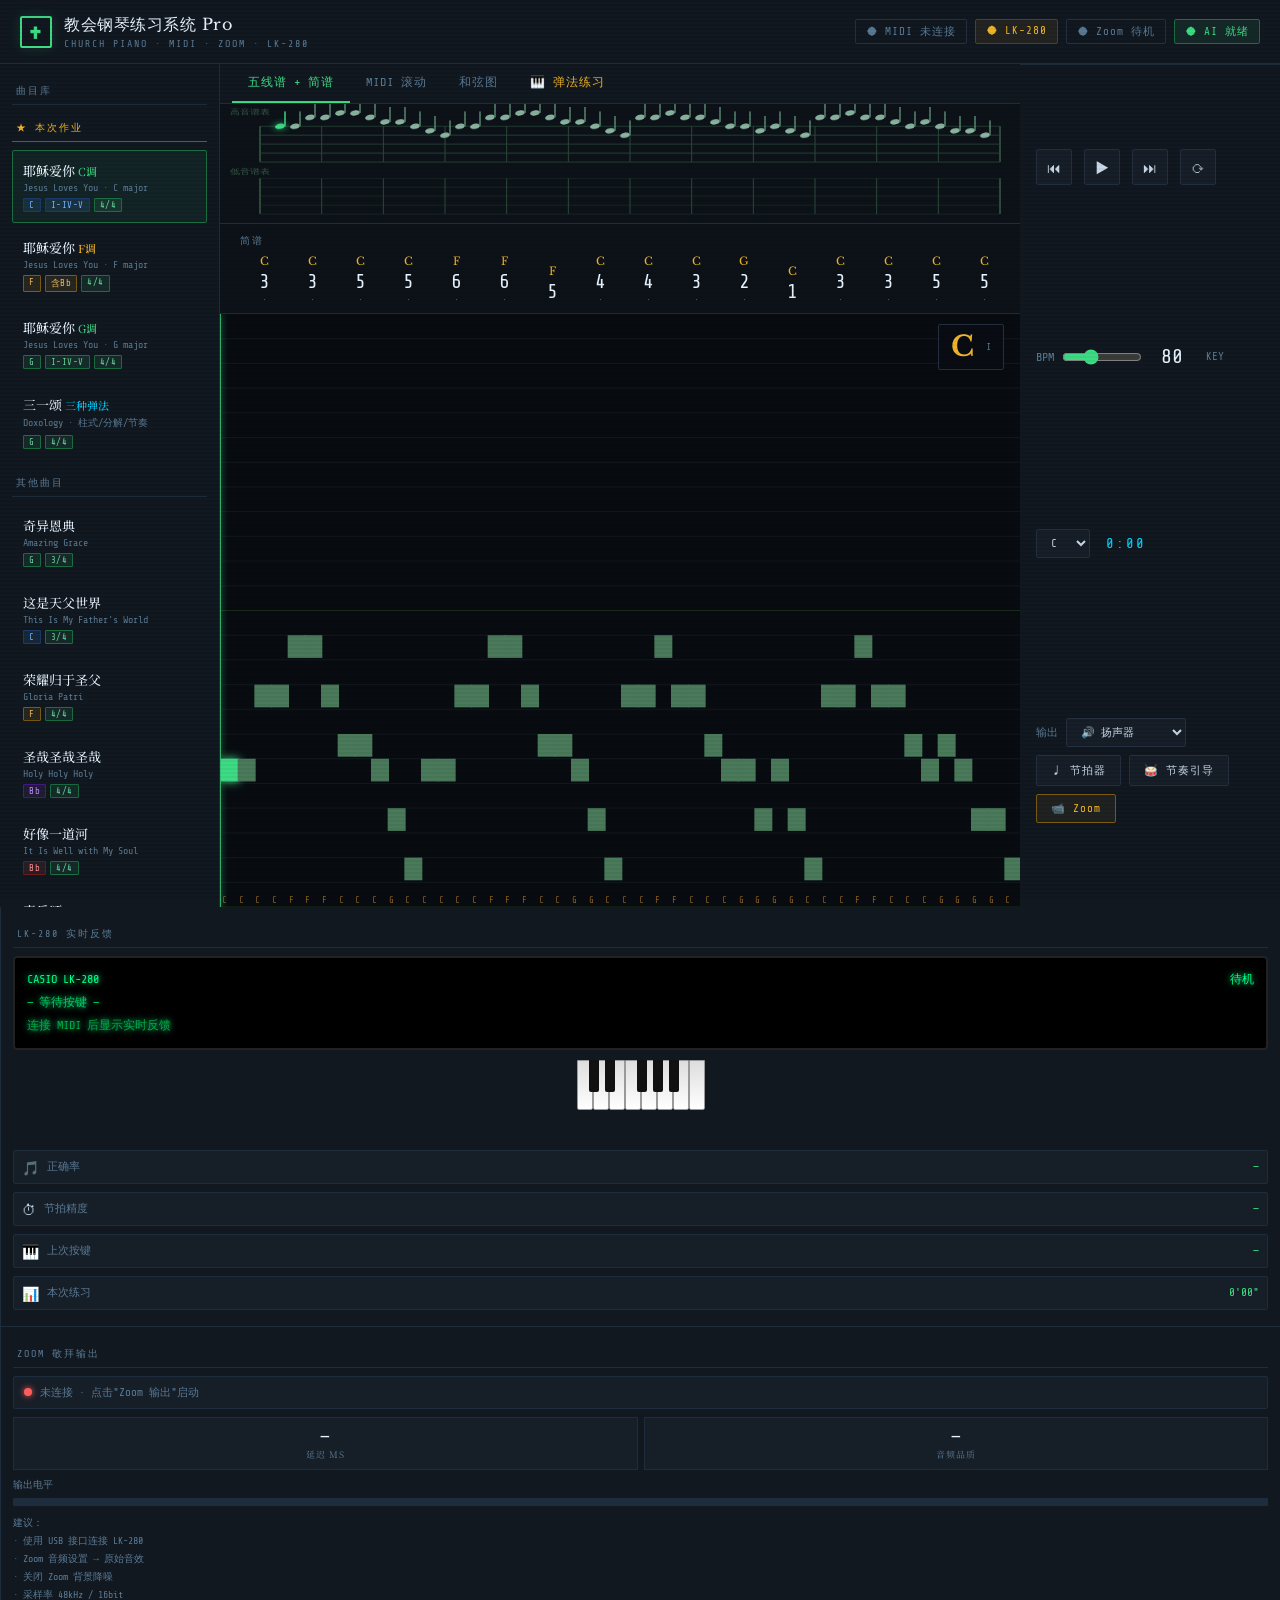
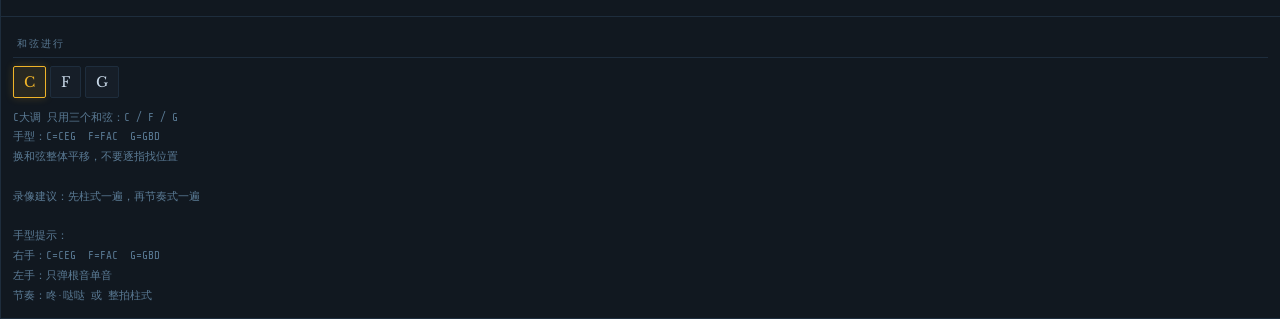
==== commit 51cde649: "Enhance chord display and playback button styles Updated styles and functionality for chord display " ====
--- a/index.html
+++ b/index.html
@@ -959,11 +959,11 @@
         <div style="display:flex;align-items:center;gap:16px;padding:10px 16px;background:var(--surface);border-bottom:1px solid var(--border);flex-shrink:0;flex-wrap:wrap">
 
           <!-- 和弦 + 音符 -->
-          <div style="display:flex;align-items:baseline;gap:12px;min-width:160px">
-            <div id="prac-chord" style="font-family:'Libre Baskerville',serif;font-size:64px;font-weight:700;color:#f0b429;line-height:1;text-shadow:0 0 20px rgba(240,180,41,0.3)">C</div>
+          <div style="display:flex;align-items:baseline;gap:12px;min-width:180px">
+            <div id="prac-chord" style="font-family:'Libre Baskerville',serif;font-size:80px;font-weight:700;color:#f0b429;line-height:1;text-shadow:0 0 20px rgba(240,180,41,0.3)">C</div>
             <div>
-              <div id="prac-fn"    style="font-family:'Share Tech Mono',monospace;font-size:11px;color:#5a7a94">I 级 · 主和弦</div>
-              <div id="prac-notes" style="font-family:'Share Tech Mono',monospace;font-size:13px;color:#3ddc84;margin-top:3px">C – E – G</div>
+              <div id="prac-fn"    style="font-family:'Share Tech Mono',monospace;font-size:15px;color:#5a7a94">I 级 · 主和弦</div>
+              <div id="prac-notes" style="font-family:'Share Tech Mono',monospace;font-size:16px;color:#3ddc84;margin-top:4px">C – E – G</div>
             </div>
           </div>
 
@@ -1002,13 +1002,13 @@
         </div>
 
         <!-- 第二行：和弦进行条 + 播放按钮 -->
-        <div style="display:flex;align-items:center;gap:8px;padding:6px 16px;background:#080c10;border-bottom:1px solid var(--border);flex-shrink:0;overflow-x:auto">
-          <span style="font-family:'Share Tech Mono',monospace;font-size:9px;color:var(--text-dim);letter-spacing:2px;white-space:nowrap">和弦进行</span>
-          <div id="prac-chord-row" style="display:flex;gap:6px;flex:1;flex-wrap:wrap"></div>
+        <div style="display:flex;align-items:center;gap:8px;padding:8px 16px;background:#080c10;border-bottom:1px solid var(--border);flex-shrink:0;overflow-x:auto">
+          <span style="font-family:'Share Tech Mono',monospace;font-size:12px;color:var(--text-dim);letter-spacing:2px;white-space:nowrap">和弦进行</span>
+          <div id="prac-chord-row" style="display:flex;gap:8px;flex:1;flex-wrap:wrap"></div>
           <div style="display:flex;gap:6px;flex-shrink:0">
-            <button onclick="startPracPlay()" id="prac-play-btn" class="btn btn-green">▶ 开始</button>
-            <button onclick="stopPracPlay()"  class="btn">◼ 停止</button>
-            <button onclick="loopChords()"    class="btn btn-gold" id="prac-loop-btn">⟳ 循环</button>
+            <button onclick="togglePracPlay()" id="prac-play-btn" class="btn btn-green" style="font-size:14px;padding:8px 20px">▶ 开始</button>
+            <button onclick="stopPracPlay()"   class="btn"         style="font-size:14px;padding:8px 16px">◼ 停止</button>
+            <button onclick="loopChords()"     class="btn btn-gold" id="prac-loop-btn" style="font-size:14px;padding:8px 16px">⟳ 循环</button>
           </div>
         </div>
 
@@ -1022,11 +1022,122 @@
             <span style="color:#3ddc84">█ 绿=和弦音</span>
           </div>
 
-          <!-- 61键盘 iframe -->
+          <!-- 61键盘 iframe srcdoc (内嵌，无需外部文件) -->
           <div style="width:100%;overflow-x:auto;overflow-y:hidden;padding-bottom:4px;">
-            <iframe id="kb61-frame" src="kb61.html"
+            <iframe id="kb61-frame"
+              srcdoc="&lt;!DOCTYPE html&gt;
+&lt;html&gt;
+&lt;head&gt;
+&lt;meta charset=&quot;UTF-8&quot;&gt;
+&lt;style&gt;
+* { margin:0; padding:0; box-sizing:border-box; }
+body { background:#060a0f; overflow-x:auto; overflow-y:hidden; }
+canvas { display:block; }
+&lt;/style&gt;
+&lt;/head&gt;
+&lt;body&gt;
+&lt;canvas id=&quot;c&quot;&gt;&lt;/canvas&gt;
+&lt;script&gt;
+const WW=24, BW=15, WH=100, BH=62;
+const START=36, END=96;
+const BLACK=new Set([1,3,6,8,10]);
+const NAMES=[&#x27;C&#x27;,&#x27;C#&#x27;,&#x27;D&#x27;,&#x27;D#&#x27;,&#x27;E&#x27;,&#x27;F&#x27;,&#x27;F#&#x27;,&#x27;G&#x27;,&#x27;G#&#x27;,&#x27;A&#x27;,&#x27;A#&#x27;,&#x27;B&#x27;];
+
+let rootNotes=[], chordNotes=[], lhNote=-1;
+
+function getLayout() {
+  const L=[]; let wx=0;
+  for(let m=START;m&lt;=END;m++){
+    const pc=m%12, isB=BLACK.has(pc);
+    if(isB){ L.push({m,isB:true, x:wx-BW/2}); }
+    else   { L.push({m,isB:false,x:wx}); wx+=WW; }
+  }
+  return L;
+}
+
+const layout = getLayout();
+const totalW = layout.filter(k=&gt;!k.isB).length * WW;
+
+function draw() {
+  const c=document.getElementById(&#x27;c&#x27;);
+  c.width=totalW; c.height=WH+10;
+  c.style.width=totalW+&#x27;px&#x27;; c.style.height=(WH+10)+&#x27;px&#x27;;
+  const ctx=c.getContext(&#x27;2d&#x27;);
+
+  ctx.fillStyle=&#x27;#1a1a2a&#x27;;
+  ctx.fillRect(0,0,totalW,WH+10);
+
+  // White keys
+  layout.filter(k=&gt;!k.isB).forEach(k=&gt;{
+    const isLH=lhNote===k.m, isR=rootNotes.includes(k.m), isC=chordNotes.includes(k.m);
+    const g=ctx.createLinearGradient(k.x,0,k.x,WH);
+    if(isLH){g.addColorStop(0,&#x27;#4a9eff&#x27;);g.addColorStop(1,&#x27;#1a5aaa&#x27;);}
+    else if(isR){g.addColorStop(0,&#x27;#f0b429&#x27;);g.addColorStop(1,&#x27;#c08010&#x27;);}
+    else if(isC){g.addColorStop(0,&#x27;#3ddc84&#x27;);g.addColorStop(1,&#x27;#1a8a4a&#x27;);}
+    else{g.addColorStop(0,&#x27;#d8d8d8&#x27;);g.addColorStop(1,&#x27;#f0f0f0&#x27;);}
+    ctx.fillStyle=g;
+    ctx.fillRect(k.x,0,WW-1,WH);
+    ctx.strokeStyle=&#x27;#888&#x27;; ctx.lineWidth=1;
+    ctx.strokeRect(k.x+.5,.5,WW-1.5,WH-.5);
+    const pc=k.m%12, oct=Math.floor(k.m/12)-1;
+    if(pc===0||isLH||isR||isC){
+      ctx.fillStyle=(isLH||isR||isC)?&#x27;rgba(0,0,0,.75)&#x27;:&#x27;rgba(0,0,0,.35)&#x27;;
+      ctx.font=&#x27;bold 8px monospace&#x27;; ctx.textAlign=&#x27;center&#x27;;
+      ctx.fillText(pc===0?`C${oct}`:NAMES[pc], k.x+WW/2, WH-4);
+    }
+  });
+
+  // Black keys
+  layout.filter(k=&gt;k.isB).forEach(k=&gt;{
+    const isLH=lhNote===k.m, isR=rootNotes.includes(k.m), isC=chordNotes.includes(k.m);
+    const g=ctx.createLinearGradient(k.x,0,k.x,BH);
+    if(isLH){g.addColorStop(0,&#x27;#4a9eff&#x27;);g.addColorStop(1,&#x27;#0a3070&#x27;);}
+    else if(isR){g.addColorStop(0,&#x27;#c08010&#x27;);g.addColorStop(1,&#x27;#7a4000&#x27;);}
+    else if(isC){g.addColorStop(0,&#x27;#1a8a4a&#x27;);g.addColorStop(1,&#x27;#0a4020&#x27;);}
+    else{g.addColorStop(0,&#x27;#222&#x27;);g.addColorStop(1,&#x27;#444&#x27;);}
+    ctx.fillStyle=g;
+    ctx.beginPath();
+    ctx.rect(k.x,0,BW,BH);
+    ctx.fill();
+    if(isLH||isR||isC){
+      ctx.shadowColor=isLH?&#x27;#4a9eff&#x27;:isR?&#x27;#f0b429&#x27;:&#x27;#3ddc84&#x27;;
+      ctx.shadowBlur=10; ctx.fill(); ctx.shadowBlur=0;
+    }
+  });
+}
+
+// Click handler
+document.addEventListener(&#x27;click&#x27;, e=&gt;{
+  const c=document.getElementById(&#x27;c&#x27;);
+  const rect=c.getBoundingClientRect();
+  const sx=c.width/rect.width;
+  const cx=(e.clientX-rect.left)*sx;
+  const cy=(e.clientY-rect.top)*(c.height/rect.height);
+  let hit=null;
+  for(const k of layout){ if(k.isB&amp;&amp;cx&gt;=k.x&amp;&amp;cx&lt;=k.x+BW&amp;&amp;cy&lt;=BH){hit=k;break;} }
+  if(!hit){ for(const k of layout){ if(!k.isB&amp;&amp;cx&gt;=k.x&amp;&amp;cx&lt;=k.x+WW&amp;&amp;cy&lt;=WH){hit=k;break;} } }
+  if(hit) window.parent.postMessage({type:&#x27;kb61click&#x27;,midi:hit.m},&#x27;*&#x27;);
+});
+
+// Listen for chord updates from parent
+window.addEventListener(&#x27;message&#x27;, e=&gt;{
+  if(e.data &amp;&amp; e.data.type===&#x27;kb61update&#x27;){
+    rootNotes  = e.data.rootNotes  || [];
+    chordNotes = e.data.chordNotes || [];
+    lhNote     = e.data.lhNote     ?? -1;
+    draw();
+  }
+});
+
+// Initial draw
+draw();
+&lt;/script&gt;
+&lt;/body&gt;
+&lt;/html&gt;
+"
               style="display:block;width:1490px;height:118px;border:none;background:#060a0f;"
               scrolling="no"></iframe>
+          </div>
           </div>
 
           <!-- 键盘标注 -->
@@ -2411,6 +2522,12 @@
 
 // Receive click events from iframe
 window.addEventListener('message', e => {
+  if (e.data && e.data.type === 'kb61ready') {
+    // iframe loaded — send current chord immediately
+    const chord = document.getElementById('prac-chord')?.textContent || (currentHymn.chords?.[0] || 'C');
+    setTimeout(() => updatePracDisplay(chord), 30);
+    return;
+  }
   if (e.data && e.data.type === 'kb61click') {
     const midi = e.data.midi;
     if (!audioCtx) audioCtx = new (window.AudioContext||window.webkitAudioContext)();
@@ -2576,7 +2693,7 @@
     const div = document.createElement('div');
     div.id = 'pcr-' + ch;
     div.textContent = ch;
-    div.style.cssText = 'padding:5px 12px;background:transparent;border:1px solid #1a3a20;border-radius:2px;font-family:Libre Baskerville,serif;font-size:18px;color:#5a8a6a;cursor:pointer;transition:all 0.15s;flex-shrink:0';
+    div.style.cssText = 'padding:8px 18px;background:transparent;border:1px solid #1a3a20;border-radius:2px;font-family:Libre Baskerville,serif;font-size:22px;color:#5a8a6a;cursor:pointer;transition:all 0.15s;flex-shrink:0';
     div.onclick = () => {
       updatePracDisplay(ch);
       // 发声预览
@@ -2597,20 +2714,26 @@
 
 function startPracPlay() {
   stopPracPlay();
-  pracPlaying = true;
+  // 确保 AudioContext 在用户手势里创建
+  if (!audioCtx) audioCtx = new (window.AudioContext||window.webkitAudioContext)();
+  if (audioCtx.state === 'suspended') audioCtx.resume();
+  pracPlaying  = true;
   pracMeasBeat = 0;
   pracChordIdx2 = 0;
-  if (!audioCtx) audioCtx = new (window.AudioContext||window.webkitAudioContext)();
-  if (audioCtx.state==='suspended') audioCtx.resume();
-  document.getElementById('prac-play-btn').className = 'btn btn-green active';
+  const btn = document.getElementById('prac-play-btn');
+  if (btn) { btn.textContent = '⏸ 暂停'; btn.style.borderColor = '#3ddc84'; }
   tickPracPlay();
 }
 
 function stopPracPlay() {
   pracPlaying = false;
-  if (pracPlayTimer) clearTimeout(pracPlayTimer);
+  if (pracPlayTimer) { clearTimeout(pracPlayTimer); pracPlayTimer = null; }
   const btn = document.getElementById('prac-play-btn');
-  if (btn) btn.className = 'btn btn-green';
+  if (btn) { btn.textContent = '▶ 开始'; btn.style.borderColor = ''; }
+}
+
+function togglePracPlay() {
+  if (pracPlaying) stopPracPlay(); else startPracPlay();
 }
 
 function tickPracPlay() {
@@ -2618,38 +2741,42 @@
   const interval = (60 / bpm) * 1000;
   const beatsPerMeasure = currentHymn.time === '3/4' ? 3 : 4;
   const chords = currentHymn.chords || ['C'];
+
   const chord = chords[pracChordIdx2 % chords.length];
   const v = getPracVoicing(chord);
 
-  // 换小节时更新显示
+  // 小节开头更新显示和键盘
   if (pracMeasBeat === 0) updatePracDisplay(chord);
 
-  // 脉冲 + 拍格
+  // 节奏脉冲 + 拍格闪光
   litPracBeat(pracMeasBeat);
 
-  // 发音
+  // 发音模式
   const beats4 = {
-    block:    [[v.lh, ...v.rh], [], [], []],
-    arpeggio: [[v.lh, v.rh[0]], [v.rh[1]], [v.rh[2]], [v.rh[1]]],
-    rhythm:   [[v.lh], v.rh, v.rh, []],
+    block:    [ [v.lh, ...v.rh], [],          [],          []          ],
+    arpeggio: [ [v.lh, v.rh[0]], [v.rh[1]],   [v.rh[2]],   [v.rh[1]]  ],
+    rhythm:   [ [v.lh],          [...v.rh],    [...v.rh],   []          ],
   };
-  const pattern = beats4[pracStyle] || beats4.block;
-  const toPlay = pattern[pracMeasBeat % pattern.length] || [];
-  const dur = interval * 0.80;
+  const pattern  = beats4[pracStyle] || beats4.block;
+  const toPlay   = pattern[pracMeasBeat % beatsPerMeasure] || [];
+  const dur      = interval * 0.82;
+
   toPlay.forEach(n => {
-    if (outputMode !== 'midi') playWebAudio(n, dur);
+    if (typeof n !== 'number' || isNaN(n)) return;
+    playWebAudio(n, dur);
     if ((outputMode === 'midi' || outputMode === 'both') && midiOutput) playMIDINote(n, dur);
   });
 
+  // 推进拍子
   pracMeasBeat++;
   if (pracMeasBeat >= beatsPerMeasure) {
     pracMeasBeat = 0;
     pracChordIdx2++;
     if (pracChordIdx2 >= chords.length) {
-      if (pracLooping) pracChordIdx2 = 0;
-      else { stopPracPlay(); return; }
+      pracChordIdx2 = 0; // 始终循环，不自动停止
     }
   }
+
   pracPlayTimer = setTimeout(tickPracPlay, interval);
 }
 
@@ -2661,12 +2788,12 @@
   pracLoopActive = !pracLoopActive;
   const btn = document.getElementById('prac-loop-btn');
   if (pracLoopActive) {
-    btn.className = 'btn btn-gold active';
+    if (btn) { btn.className = 'btn btn-gold'; btn.style.borderColor = '#f0b429'; btn.textContent = '⟳ 循环中'; }
     pracLoopI = 0;
-    cycleNextChord();
+    // 如果没在播放，也启动播放
+    if (!pracPlaying) startPracPlay();
   } else {
-    btn.className = 'btn btn-gold';
-    if (pracLoopTimer) clearTimeout(pracLoopTimer);
+    if (btn) { btn.textContent = '⟳ 循环'; btn.style.borderColor = ''; }
   }
 }
 
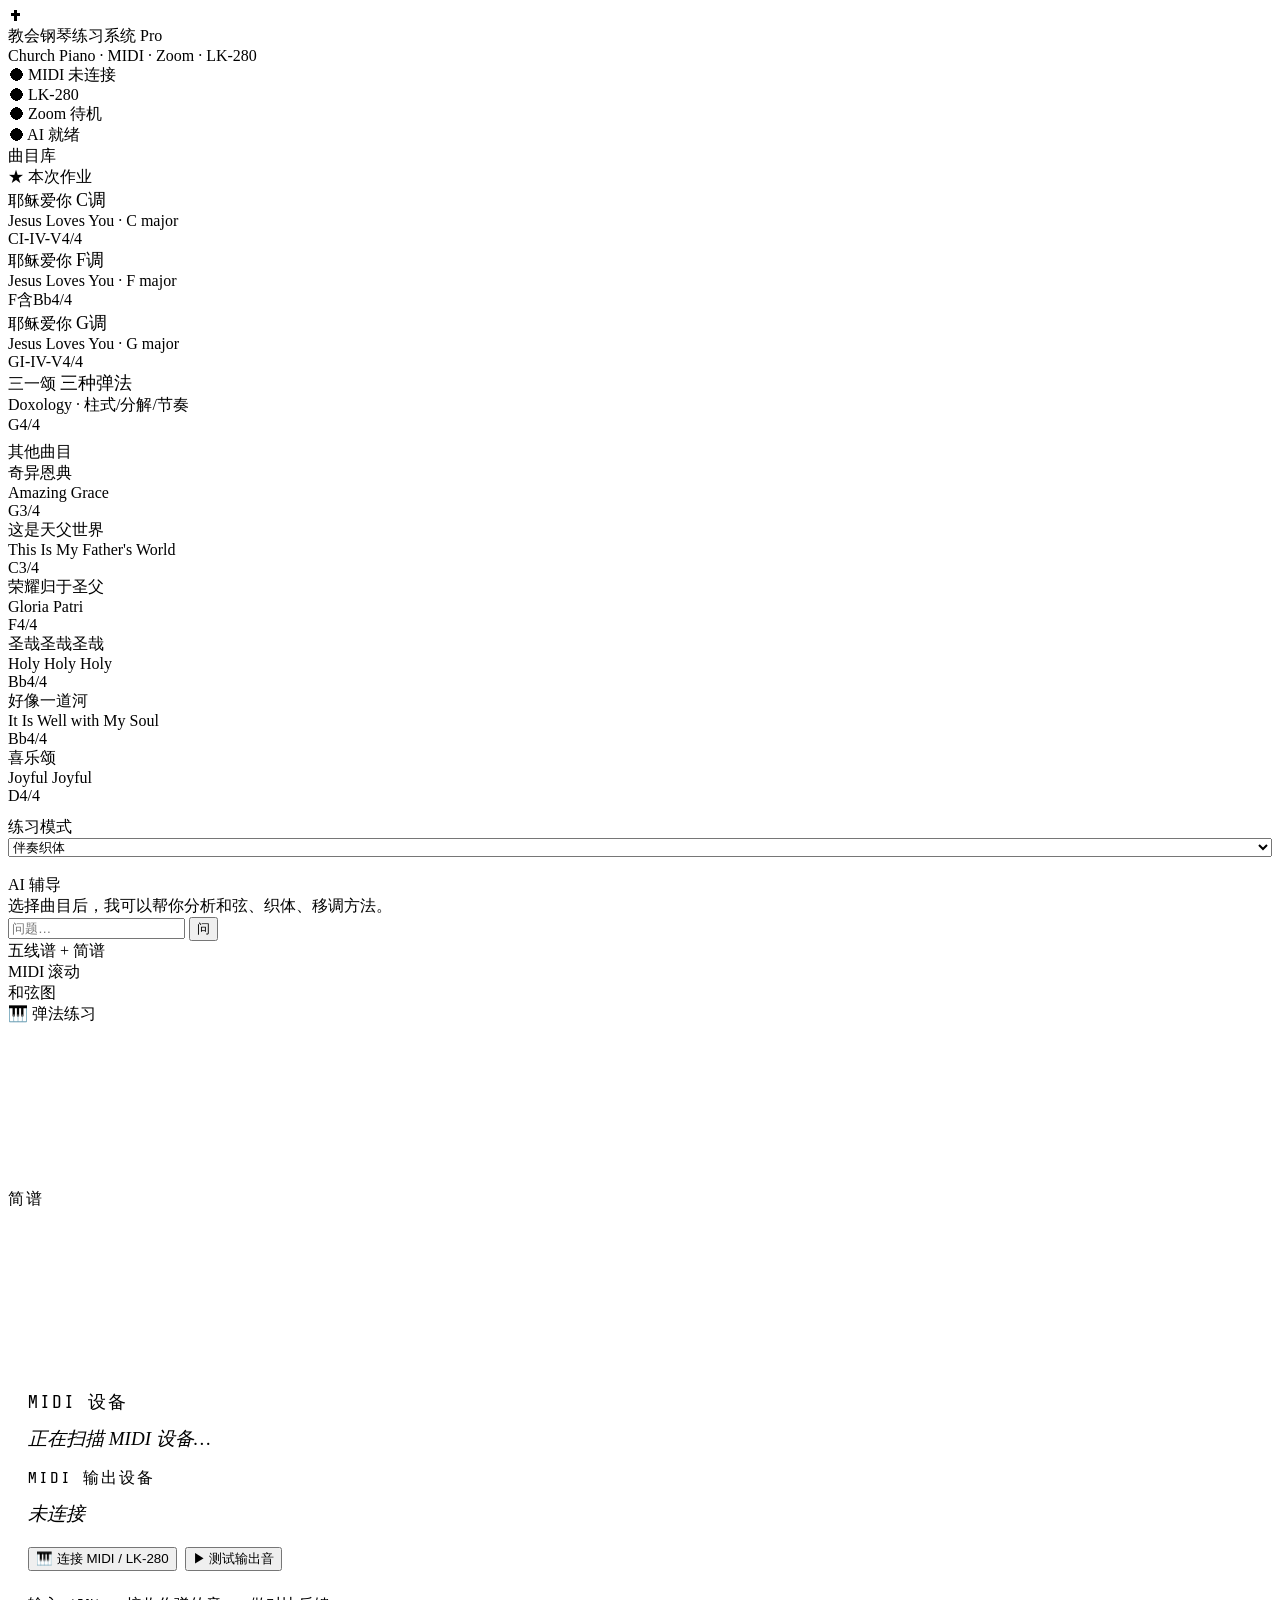
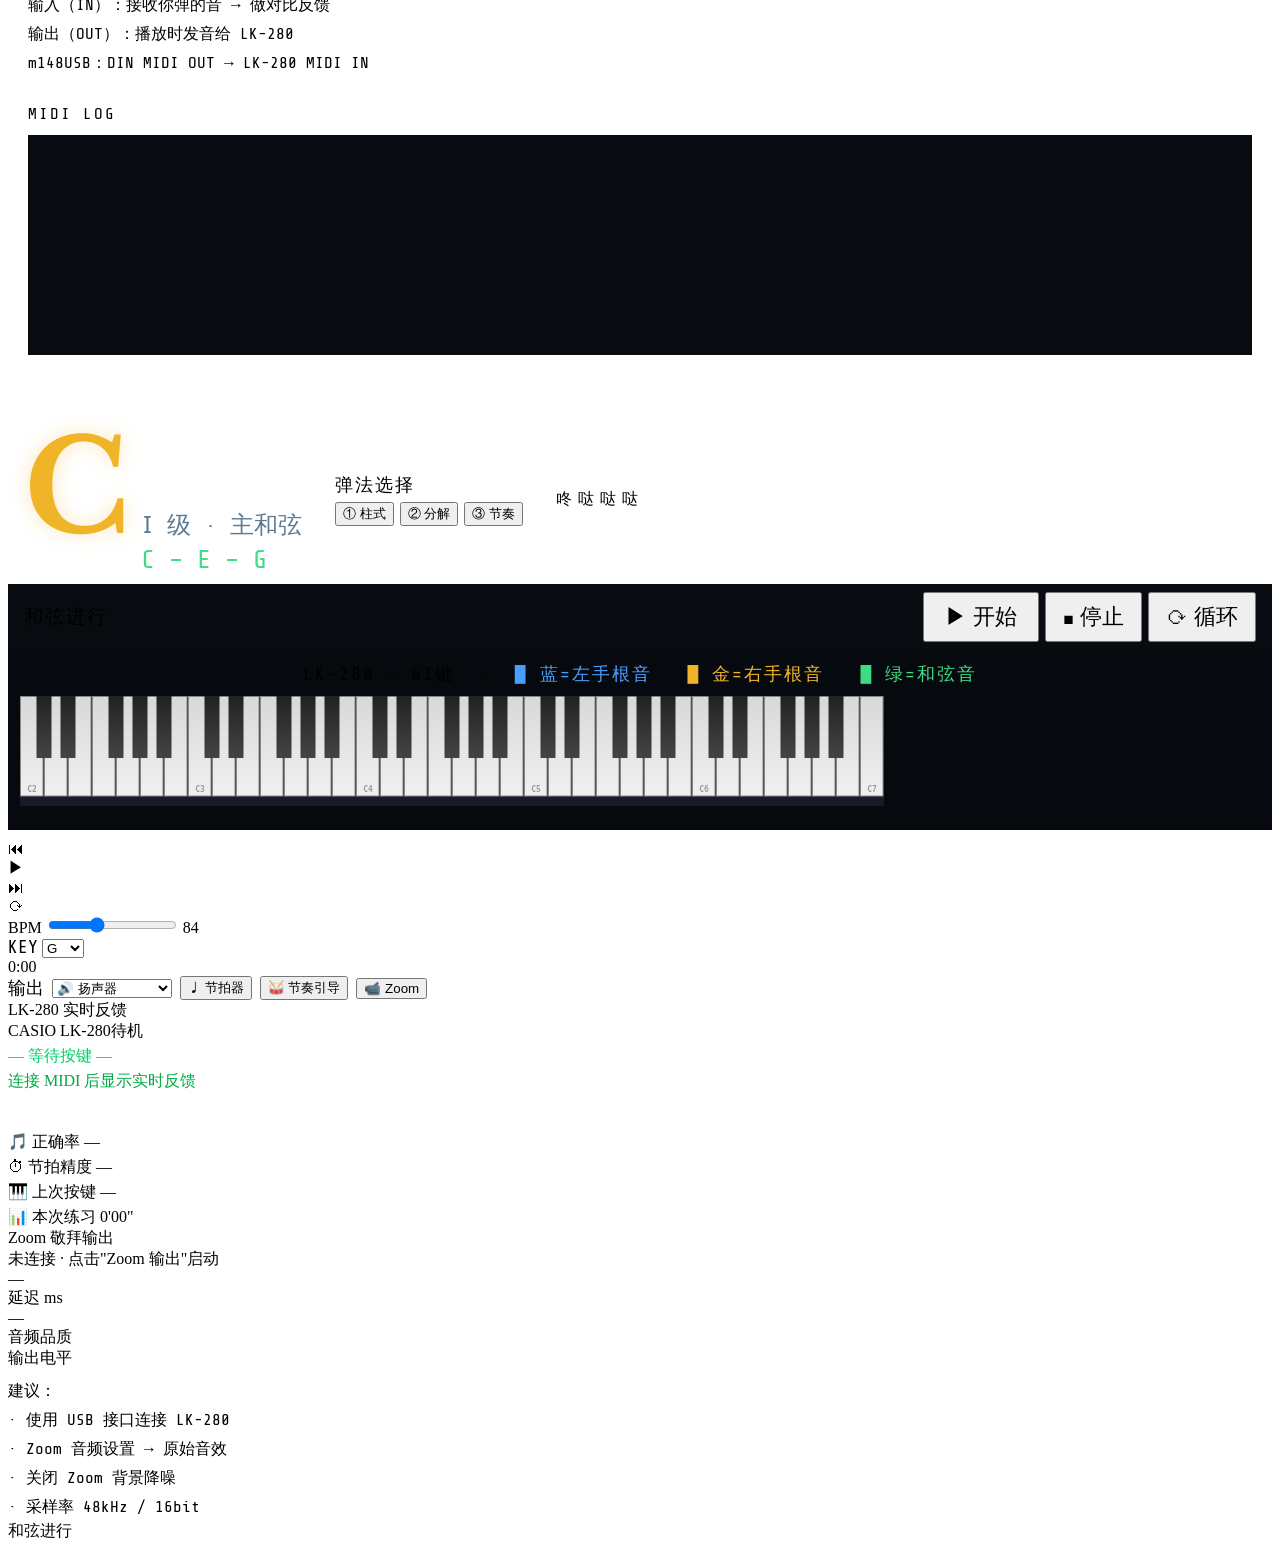
==== commit e28272b6: "Add files via upload" ====
--- a/index.html
+++ b/index.html
@@ -5,770 +5,9 @@
 <meta name="viewport" content="width=device-width, initial-scale=1.0">
 <title>教会钢琴练习系统 Pro</title>
 <link href="https://fonts.googleapis.com/css2?family=Libre+Baskerville:ital,wght@0,400;0,700;1,400&family=Noto+Serif+SC:wght@300;400;500;700&family=Share+Tech+Mono&display=swap" rel="stylesheet">
-<style>
-:root {
-  --bg: #0a0e14;
-  --surface: #111820;
-  --surface2: #161e28;
-  --border: #1e2d3d;
-  --border2: #243040;
-  --green: #3ddc84;
-  --green-dim: #1a6e40;
-  --green-glow: rgba(61,220,132,0.15);
-  --gold: #f0b429;
-  --gold-dim: #7a5c10;
-  --blue: #4a9eff;
-  --blue-dim: #1a3a6e;
-  --red: #ff5c5c;
-  --text: #c8d8e8;
-  --text-dim: #5a7a94;
-  --text-bright: #e8f4ff;
-  --accent: #00d4ff;
-}
-
-* { box-sizing: border-box; margin: 0; padding: 0; }
-
-body {
-  background: var(--bg);
-  color: var(--text);
-  font-family: 'Noto Serif SC', serif;
-  min-height: 100vh;
-  overflow-x: hidden;
-}
-
-/* Grid scanline effect */
-body::before {
-  content: '';
-  position: fixed;
-  inset: 0;
-  background: repeating-linear-gradient(0deg, transparent, transparent 2px, rgba(0,0,0,0.15) 2px, rgba(0,0,0,0.15) 4px);
-  pointer-events: none;
-  z-index: 999;
-  opacity: 0.3;
-}
-
-/* ===== HEADER ===== */
-.header {
-  display: flex;
-  align-items: center;
-  justify-content: space-between;
-  padding: 14px 20px;
-  background: var(--surface);
-  border-bottom: 1px solid var(--border);
-  position: sticky;
-  top: 0;
-  z-index: 100;
-}
-
-.logo {
-  display: flex;
-  align-items: center;
-  gap: 12px;
-}
-
-.logo-cross {
-  width: 32px; height: 32px;
-  border: 2px solid var(--green);
-  border-radius: 2px;
-  display: flex; align-items: center; justify-content: center;
-  color: var(--green);
-  font-size: 18px;
-  box-shadow: 0 0 12px var(--green-glow);
-}
-
-.logo-text {
-  font-family: 'Libre Baskerville', serif;
-  font-size: 16px;
-  color: var(--text-bright);
-  letter-spacing: 0.5px;
-}
-
-.logo-sub {
-  font-size: 10px;
-  color: var(--text-dim);
-  letter-spacing: 2px;
-  font-family: 'Share Tech Mono', monospace;
-  text-transform: uppercase;
-  margin-top: 2px;
-}
-
-.status-pills {
-  display: flex;
-  gap: 8px;
-  flex-wrap: wrap;
-}
-
-.pill {
-  padding: 4px 10px;
-  border-radius: 2px;
-  font-size: 11px;
-  font-family: 'Share Tech Mono', monospace;
-  letter-spacing: 1px;
-  border: 1px solid;
-}
-
-.pill-off { border-color: var(--border2); color: var(--text-dim); background: transparent; }
-.pill-on  { border-color: var(--green-dim); color: var(--green); background: rgba(61,220,132,0.08); }
-.pill-warn{ border-color: #5a4010; color: var(--gold); background: rgba(240,180,41,0.08); }
-
-/* ===== LAYOUT ===== */
-.app {
-  display: grid;
-  grid-template-columns: 220px 1fr 260px;
-  grid-template-rows: auto;
-  gap: 0;
-  height: calc(100vh - 57px);
-  overflow: hidden;
-}
-
-@media (max-width: 900px) {
-  .app { grid-template-columns: 1fr; height: auto; overflow: visible; }
-  .sidebar-right { display: none; }
-}
-
-/* ===== SIDEBAR LEFT ===== */
-.sidebar-left {
-  background: var(--surface);
-  border-right: 1px solid var(--border);
-  overflow-y: auto;
-  padding: 12px;
-}
-
-.section-title {
-  font-family: 'Share Tech Mono', monospace;
-  font-size: 10px;
-  letter-spacing: 2px;
-  color: var(--text-dim);
-  text-transform: uppercase;
-  padding: 8px 4px 6px;
-  border-bottom: 1px solid var(--border);
-  margin-bottom: 8px;
-}
-
-.hymn-item {
-  padding: 10px 10px;
-  cursor: pointer;
-  border: 1px solid transparent;
-  border-radius: 2px;
-  margin-bottom: 4px;
-  transition: all 0.15s;
-}
-
-.hymn-item:hover { background: var(--surface2); border-color: var(--border2); }
-.hymn-item.active {
-  background: rgba(61,220,132,0.06);
-  border-color: var(--green-dim);
-}
-
-.hymn-item .h-name { font-size: 13px; color: var(--text-bright); font-weight: 500; }
-.hymn-item .h-en   { font-size: 10px; color: var(--text-dim); margin-top: 2px; font-family: 'Share Tech Mono', monospace; }
-.hymn-item .h-tags { display: flex; gap: 4px; margin-top: 5px; flex-wrap: wrap; }
-
-.tag {
-  font-size: 9px;
-  padding: 1px 5px;
-  border-radius: 1px;
-  font-family: 'Share Tech Mono', monospace;
-  letter-spacing: 0.5px;
-}
-
-.tag-C  { background: rgba(74,158,255,0.12); color: #7ab8ff; border: 1px solid #1a3a6e; }
-.tag-G  { background: rgba(61,220,132,0.1);  color: #6ddaa0; border: 1px solid #1a6e40; }
-.tag-F  { background: rgba(240,180,41,0.1);  color: #f0c060; border: 1px solid #7a5c10; }
-.tag-Bb { background: rgba(255,92,92,0.1);   color: #ff9090; border: 1px solid #6e1a1a; }
-.tag-D  { background: rgba(160,80,240,0.1);  color: #c090ff; border: 1px solid #4a1a8e; }
-
-/* ===== MAIN CENTER ===== */
-.main {
-  display: flex;
-  flex-direction: column;
-  overflow: hidden;
-  background: var(--bg);
-}
-
-/* ===== TAB BAR ===== */
-.tab-bar {
-  display: flex;
-  background: var(--surface);
-  border-bottom: 1px solid var(--border);
-  padding: 0 12px;
-}
-
-.tab {
-  padding: 10px 16px;
-  font-size: 12px;
-  font-family: 'Share Tech Mono', monospace;
-  letter-spacing: 1px;
-  color: var(--text-dim);
-  cursor: pointer;
-  border-bottom: 2px solid transparent;
-  transition: all 0.15s;
-  user-select: none;
-}
-
-.tab:hover { color: var(--text); }
-.tab.active { color: var(--green); border-bottom-color: var(--green); }
-
-/* ===== SCORE PANEL ===== */
-.score-area {
-  flex: 1;
-  overflow: hidden;
-  position: relative;
-  display: flex;
-  flex-direction: column;
-}
-
-.tab-content { display: none; flex: 1; overflow: hidden; }
-.tab-content.active { display: flex; flex-direction: column; flex: 1; }
-
-/* Five-line staff canvas */
-#staff-canvas {
-  width: 100%;
-  height: 120px;
-  flex-shrink: 0;
-  display: block;
-  background: #0c1218;
-  border-bottom: 1px solid var(--border);
-}
-
-/* Jianpu (numbered notation) scrolling */
-.jianpu-wrap {
-  background: #0c1218;
-  border-bottom: 1px solid var(--border);
-  padding: 10px 20px 8px;
-  overflow-x: auto;
-  overflow-y: hidden;
-  flex-shrink: 0;
-  position: relative;
-}
-
-.jianpu-row {
-  display: flex;
-  align-items: flex-end;
-  gap: 0;
-  white-space: nowrap;
-  /* remove transition — we'll scroll the wrapper instead */
-}
-
-.jianpu-beat {
-  display: inline-flex;
-  flex-direction: column;
-  align-items: center;
-  width: 48px;
-  flex-shrink: 0;
-}
-
-.jianpu-num {
-  font-family: 'Share Tech Mono', monospace;
-  font-size: 20px;
-  color: var(--text-bright);
-  line-height: 1;
-  position: relative;
-  transition: color 0.12s;
-}
-
-.jianpu-num.active-beat { color: var(--green); text-shadow: 0 0 10px var(--green); }
-.jianpu-num.dot-above::before { content: '•'; position: absolute; top: -10px; left: 50%; transform: translateX(-50%); font-size: 10px; color: var(--text-dim); }
-.jianpu-num.dot-below::after  { content: '•'; position: absolute; bottom: -10px; left: 50%; transform: translateX(-50%); font-size: 10px; color: var(--text-dim); }
-
-.jianpu-dur {
-  font-family: 'Share Tech Mono', monospace;
-  font-size: 9px;
-  color: var(--text-dim);
-  margin-top: 3px;
-}
-
-.jianpu-chord {
-  font-size: 11px;
-  color: var(--gold);
-  font-family: 'Libre Baskerville', serif;
-  margin-bottom: 3px;
-  min-height: 15px;
-}
-
-/* MIDI / Piano Roll scroll — fills ALL remaining space */
-.midi-scroll-wrap {
-  flex: 1;
-  min-height: 0;        /* critical for flex children */
-  position: relative;
-  overflow: hidden;
-  background: #080c10;
-}
-
-#midi-canvas {
-  width: 100%; height: 100%;
-  display: block;
-}
-
-/* Chord overlay */
-.chord-overlay {
-  position: absolute;
-  top: 10px; right: 16px;
-  display: flex;
-  flex-direction: column;
-  gap: 6px;
-  z-index: 10;
-}
-
-.chord-badge {
-  display: flex;
-  align-items: center;
-  gap: 8px;
-  background: rgba(10,14,20,0.85);
-  border: 1px solid var(--border2);
-  padding: 8px 12px;
-  border-radius: 2px;
-  backdrop-filter: blur(4px);
-}
-
-.chord-root {
-  font-family: 'Libre Baskerville', serif;
-  font-size: 28px;
-  font-weight: 700;
-  color: var(--gold);
-  line-height: 1;
-}
-
-.chord-qual {
-  font-size: 13px;
-  color: var(--text-dim);
-  font-family: 'Libre Baskerville', serif;
-  font-style: italic;
-}
-
-.chord-fn {
-  font-size: 10px;
-  font-family: 'Share Tech Mono', monospace;
-  color: var(--text-dim);
-  margin-left: 4px;
-}
-
-/* ===== TRANSPORT BAR ===== */
-.transport {
-  background: var(--surface);
-  border-top: 1px solid var(--border);
-  padding: 10px 16px;
-  display: flex;
-  align-items: center;
-  gap: 12px;
-  flex-wrap: wrap;
-}
-
-.transport-btn {
-  width: 36px; height: 36px;
-  background: var(--surface2);
-  border: 1px solid var(--border2);
-  color: var(--text);
-  display: flex; align-items: center; justify-content: center;
-  cursor: pointer;
-  font-size: 14px;
-  transition: all 0.15s;
-  border-radius: 2px;
-}
-
-.transport-btn:hover { border-color: var(--green-dim); color: var(--green); }
-.transport-btn.active { background: rgba(61,220,132,0.1); border-color: var(--green); color: var(--green); box-shadow: 0 0 8px var(--green-glow); }
-
-.bpm-control {
-  display: flex;
-  align-items: center;
-  gap: 8px;
-  font-family: 'Share Tech Mono', monospace;
-  font-size: 12px;
-  color: var(--text-dim);
-}
-
-.bpm-val {
-  font-size: 20px;
-  color: var(--text-bright);
-  min-width: 44px;
-  text-align: center;
-}
-
-input[type=range] {
-  accent-color: var(--green);
-  cursor: pointer;
-  width: 80px;
-}
-
-.time-display {
-  font-family: 'Share Tech Mono', monospace;
-  font-size: 14px;
-  color: var(--accent);
-  letter-spacing: 2px;
-  margin-left: 4px;
-}
-
-.key-sel {
-  background: var(--surface2);
-  border: 1px solid var(--border2);
-  color: var(--text);
-  padding: 6px 10px;
-  font-family: 'Share Tech Mono', monospace;
-  font-size: 11px;
-  border-radius: 2px;
-  cursor: pointer;
-  outline: none;
-}
-
-.key-sel:focus { border-color: var(--green-dim); }
-
-/* ===== SIDEBAR RIGHT ===== */
-.sidebar-right {
-  background: var(--surface);
-  border-left: 1px solid var(--border);
-  overflow-y: auto;
-  display: flex;
-  flex-direction: column;
-}
-
-.right-section {
-  padding: 12px;
-  border-bottom: 1px solid var(--border);
-}
-
-/* LK-280 Panel */
-.lk-display {
-  background: #000;
-  border: 2px solid #222;
-  border-radius: 4px;
-  padding: 12px;
-  margin-bottom: 10px;
-  font-family: 'Share Tech Mono', monospace;
-  color: #00ff88;
-  font-size: 12px;
-  line-height: 1.6;
-  text-shadow: 0 0 6px #00ff88;
-  min-height: 80px;
-}
-
-.lk-row { display: flex; justify-content: space-between; }
-
-.mini-keyboard {
-  display: flex;
-  justify-content: center;
-  margin: 8px 0;
-  position: relative;
-  height: 50px;
-}
-
-.mk-white {
-  width: 16px; height: 50px;
-  background: linear-gradient(to bottom, #ddd, #fff);
-  border: 1px solid #999;
-  border-radius: 0 0 2px 2px;
-  position: relative;
-  cursor: pointer;
-  transition: background 0.08s;
-}
-
-.mk-white.lit { background: linear-gradient(to bottom, #b8ff80, #e0ffb0); box-shadow: 0 0 6px rgba(100,255,80,0.5); }
-.mk-white.wrong { background: linear-gradient(to bottom, #ff8080, #ffb0b0); }
-
-.mk-black {
-  width: 10px; height: 32px;
-  background: #111;
-  border-radius: 0 0 2px 2px;
-  position: absolute;
-  top: 0;
-  z-index: 2;
-  cursor: pointer;
-  transition: background 0.08s;
-}
-
-.mk-black.lit { background: #60aa40; box-shadow: 0 0 4px rgba(100,220,80,0.6); }
-
-.mk-wrap { position: relative; }
-
-/* feedback row */
-.feedback-item {
-  display: flex;
-  align-items: center;
-  gap: 8px;
-  padding: 6px 8px;
-  background: var(--surface2);
-  border: 1px solid var(--border);
-  border-radius: 2px;
-  margin-bottom: 4px;
-  font-size: 11px;
-}
-
-.fb-icon { font-size: 14px; }
-.fb-label { color: var(--text-dim); font-family: 'Share Tech Mono', monospace; }
-.fb-val { margin-left: auto; font-family: 'Share Tech Mono', monospace; color: var(--green); }
-
-/* Zoom panel */
-.zoom-status {
-  display: flex;
-  align-items: center;
-  gap: 8px;
-  padding: 8px 10px;
-  background: var(--surface2);
-  border: 1px solid var(--border);
-  border-radius: 2px;
-  margin-bottom: 8px;
-}
-
-.zoom-dot {
-  width: 8px; height: 8px;
-  border-radius: 50%;
-  background: var(--red);
-  box-shadow: 0 0 6px var(--red);
-  flex-shrink: 0;
-}
-
-.zoom-dot.live { background: var(--green); box-shadow: 0 0 6px var(--green); animation: pulse 1.5s infinite; }
-
-@keyframes pulse { 0%,100%{opacity:1} 50%{opacity:0.4} }
-
-.zoom-label { font-family: 'Share Tech Mono', monospace; font-size: 11px; color: var(--text-dim); }
-
-.zoom-quality-row {
-  display: grid;
-  grid-template-columns: 1fr 1fr;
-  gap: 6px;
-  margin-bottom: 8px;
-}
-
-.q-card {
-  background: var(--surface2);
-  border: 1px solid var(--border);
-  padding: 8px;
-  text-align: center;
-}
-
-.q-val { font-family: 'Share Tech Mono', monospace; font-size: 18px; color: var(--text-bright); }
-.q-lbl { font-size: 9px; color: var(--text-dim); letter-spacing: 1px; text-transform: uppercase; margin-top: 2px; }
-
-.vumeter {
-  height: 8px;
-  background: var(--border);
-  border-radius: 1px;
-  overflow: hidden;
-  margin-bottom: 4px;
-}
-
-.vumeter-fill {
-  height: 100%;
-  background: linear-gradient(to right, var(--green), var(--gold), var(--red));
-  border-radius: 1px;
-  transition: width 0.1s;
-}
-
-.vumeter-label { font-size: 10px; color: var(--text-dim); font-family: 'Share Tech Mono', monospace; margin-bottom: 6px; }
-
-/* Chord progression panel */
-.chord-prog {
-  display: flex;
-  gap: 4px;
-  flex-wrap: wrap;
-}
-
-.cp-chord {
-  padding: 6px 10px;
-  background: var(--surface2);
-  border: 1px solid var(--border);
-  border-radius: 2px;
-  font-family: 'Libre Baskerville', serif;
-  font-size: 14px;
-  color: var(--text);
-  cursor: pointer;
-  transition: all 0.15s;
-  position: relative;
-}
-
-.cp-chord:hover { border-color: var(--gold-dim); color: var(--gold); }
-.cp-chord.current {
-  background: rgba(240,180,41,0.1);
-  border-color: var(--gold);
-  color: var(--gold);
-  box-shadow: 0 0 8px rgba(240,180,41,0.2);
-}
-
-/* btn */
-.btn {
-  padding: 7px 14px;
-  background: var(--surface2);
-  border: 1px solid var(--border2);
-  color: var(--text);
-  font-family: 'Share Tech Mono', monospace;
-  font-size: 11px;
-  letter-spacing: 1px;
-  cursor: pointer;
-  border-radius: 2px;
-  transition: all 0.15s;
-}
-
-.btn:hover { border-color: var(--green-dim); color: var(--green); }
-.btn-green { border-color: var(--green-dim); color: var(--green); background: rgba(61,220,132,0.06); }
-.btn-green:hover { background: rgba(61,220,132,0.12); }
-.btn-gold { border-color: var(--gold-dim); color: var(--gold); background: rgba(240,180,41,0.06); }
-
-/* practice style buttons */
-.psb {
-  padding: 5px 12px;
-  background: transparent;
-  border: 1px solid var(--border2);
-  color: var(--text-dim);
-  font-family: 'Share Tech Mono', monospace;
-  font-size: 11px;
-  cursor: pointer;
-  border-radius: 2px;
-  transition: all 0.15s;
-}
-.psb:hover { border-color: var(--gold-dim); color: var(--gold); }
-.active-psb { border-color: var(--gold) !important; color: var(--gold) !important; background: rgba(240,180,41,0.08) !important; }
-
-/* pulse dots */
-.pulse-dot {
-  width: 36px; height: 36px;
-  border-radius: 50%;
-  background: #0a1a14;
-  border: 2px solid #0f3020;
-  display: flex; align-items: center; justify-content: center;
-  font-family: 'Share Tech Mono', monospace;
-  font-size: 12px;
-  color: #1a4a2a;
-  transition: all 0.08s;
-  flex-shrink: 0;
-}
-.big-dot { width: 48px; height: 48px; font-size: 14px; }
-.pulse-dot.beat-on-root  { background: rgba(240,180,41,0.2); border-color: #f0b429; color: #f0b429; transform: scale(1.15); }
-.pulse-dot.beat-on-chord { background: rgba(61,220,132,0.15); border-color: #3ddc84; color: #3ddc84; transform: scale(1.05); }
-
-/* 61-key piano */
-.k61-white {
-  width: 24px; height: 100px;
-  background: linear-gradient(to bottom, #ddd 0%, #f5f5f5 100%);
-  border: 1px solid #888;
-  border-radius: 0 0 4px 4px;
-  position: relative;
-  cursor: pointer;
-  flex-shrink: 0;
-  box-sizing: border-box;
-}
-.k61-white.k-root  { background: linear-gradient(to bottom, #f0b429, #c08010); border-color: #f0b429; box-shadow: 0 0 8px rgba(240,180,41,0.6); }
-.k61-white.k-chord { background: linear-gradient(to bottom, #3ddc84, #1a8a4a); border-color: #3ddc84; box-shadow: 0 0 8px rgba(61,220,132,0.5); }
-.k61-white.k-lh    { background: linear-gradient(to bottom, #4a9eff, #1a5aaa); border-color: #4a9eff; box-shadow: 0 0 8px rgba(74,158,255,0.5); }
-.k61-black {
-  position: absolute;
-  top: 0;
-  width: 15px; height: 62px;
-  background: #111;
-  border-radius: 0 0 3px 3px;
-  z-index: 2;
-  cursor: pointer;
-  left: 16px;
-}
-.k61-black.k-root  { background: linear-gradient(to bottom,#c08010,#8a5000); box-shadow: 0 0 6px rgba(240,180,41,0.7); }
-.k61-black.k-chord { background: linear-gradient(to bottom,#1a8a4a,#0a5030); box-shadow: 0 0 6px rgba(61,220,132,0.6); }
-.k61-black.k-lh    { background: linear-gradient(to bottom,#1a5aaa,#0a3070); box-shadow: 0 0 6px rgba(74,158,255,0.6); }
-
-.k61-label {
-  position: absolute;
-  bottom: 4px; left: 50%;
-  transform: translateX(-50%);
-  font-size: 8px;
-  font-family: 'Share Tech Mono', monospace;
-  color: rgba(0,0,0,0.45);
-  pointer-events: none;
-  white-space: nowrap;
-}
-.k61-white.k-root .k61-label,
-.k61-white.k-chord .k61-label,
-.k61-white.k-lh .k61-label { color: rgba(0,0,0,0.75); font-weight: bold; }
-
-/* beat cell for practice tab */
-.prac-cell {
-  display: flex; flex-direction: column; align-items: center; gap: 3px;
-  min-width: 48px;
-}
-.prac-note {
-  width: 40px; height: 40px;
-  border-radius: 3px;
-  border: 2px solid #1e2d3d;
-  display: flex; align-items: center; justify-content: center;
-  font-family: 'Share Tech Mono', monospace;
-  font-size: 12px;
-  color: #3a5a4a;
-  background: #0a1218;
-  transition: all 0.08s;
-}
-.prac-note.on-root  { background: rgba(240,180,41,0.18); border-color: #f0b429; color: #f0b429; box-shadow: 0 0 8px rgba(240,180,41,0.3); }
-.prac-note.on-chord { background: rgba(61,220,132,0.14); border-color: #3ddc84; color: #3ddc84; box-shadow: 0 0 6px rgba(61,220,132,0.25); }
-.prac-note.on-rest  { border-color: #141e28; color: #1e2d3d; }
-.prac-cell-lbl { font-family: 'Share Tech Mono', monospace; font-size: 9px; color: #2a4a3a; }
-
-/* exam overlay — keep but simplify */
-  padding: 6px 14px;
-  background: transparent;
-  border: 1px solid #243040;
-  color: #5a7a94;
-  font-family: 'Share Tech Mono', monospace;
-  font-size: 11px;
-  cursor: pointer;
-  border-radius: 2px;
-  transition: all 0.15s;
-}
-.exam-style-btn:hover { border-color: #f0b429; color: #f0b429; }
-.active-esb { border-color: #f0b429 !important; color: #f0b429 !important; background: rgba(240,180,41,0.08) !important; }
-
-/* beat cell */
-.beat-cell {
-  display: flex;
-  flex-direction: column;
-  align-items: center;
-  gap: 4px;
-  min-width: 52px;
-}
-.beat-note {
-  width: 44px; height: 44px;
-  border-radius: 3px;
-  border: 2px solid #1e2d3d;
-  display: flex; align-items: center; justify-content: center;
-  font-family: 'Share Tech Mono', monospace;
-  font-size: 13px;
-  color: #3a5a4a;
-  background: #0a1218;
-  transition: all 0.1s;
-}
-.beat-note.lit-root  { background: rgba(240,180,41,0.15); border-color: #f0b429; color: #f0b429; box-shadow: 0 0 10px rgba(240,180,41,0.3); }
-.beat-note.lit-chord { background: rgba(61,220,132,0.12); border-color: #3ddc84; color: #3ddc84; box-shadow: 0 0 8px rgba(61,220,132,0.25); }
-.beat-note.lit-rest  { background: transparent; border-color: #1e2d3d; color: #243040; }
-.beat-label { font-family: 'Share Tech Mono', monospace; font-size: 9px; color: #3a5a4a; letter-spacing: 1px; }
-::-webkit-scrollbar { width: 4px; height: 4px; }
-::-webkit-scrollbar-track { background: transparent; }
-::-webkit-scrollbar-thumb { background: var(--border2); border-radius: 2px; }
-
-/* AI chat */
-.ai-chat { display: flex; flex-direction: column; gap: 6px; }
-.ai-msg { padding: 8px 10px; border-radius: 2px; font-size: 12px; line-height: 1.6; }
-.ai-msg-user { background: rgba(74,158,255,0.08); border: 1px solid var(--blue-dim); color: var(--blue); text-align: right; }
-.ai-msg-ai { background: rgba(61,220,132,0.05); border: 1px solid var(--green-dim); color: var(--text); }
-
-.ai-input-row { display: flex; gap: 6px; margin-top: 6px; }
-.ai-inp {
-  flex: 1;
-  background: var(--surface2);
-  border: 1px solid var(--border2);
-  color: var(--text);
-  padding: 7px 10px;
-  font-family: 'Noto Serif SC', serif;
-  font-size: 12px;
-  border-radius: 2px;
-  outline: none;
-}
-
-.ai-inp:focus { border-color: var(--green-dim); }
-.ai-inp::placeholder { color: var(--text-dim); }
-
-@keyframes fadeUp { from{opacity:0;transform:translateY(4px)} to{opacity:1;transform:none} }
-.fade-up { animation: fadeUp 0.3s ease; }
-
-</style>
+<link rel="stylesheet" href="css/style.css">
 </head>
 <body>
-
 <!-- HEADER -->
 <div class="header">
   <div class="logo">
@@ -796,44 +35,44 @@
     <div class="section-title" style="color:var(--gold);border-color:var(--gold-dim)">★ 本次作业</div>
 
     <div class="hymn-item active" onclick="loadHymn('jesuslovesC')" id="h-jesuslovesC">
-      <div class="h-name">耶稣爱你 <span style="color:var(--green);font-size:11px">C调</span></div>
+      <div class="h-name">耶稣爱你 <span style="color:var(--green);font-size:18px">C调</span></div>
       <div class="h-en">Jesus Loves You · C major</div>
       <div class="h-tags"><span class="tag tag-C">C</span><span class="tag tag-C">I-IV-V</span><span class="tag tag-G">4/4</span></div>
     </div>
     <div class="hymn-item" onclick="loadHymn('jesuslovesF')" id="h-jesuslovesF">
-      <div class="h-name">耶稣爱你 <span style="color:var(--gold);font-size:11px">F调</span></div>
+      <div class="h-name">耶稣爱你 <span style="color:var(--gold);font-size:18px">F调</span></div>
       <div class="h-en">Jesus Loves You · F major</div>
       <div class="h-tags"><span class="tag tag-F">F</span><span class="tag tag-F">含Bb</span><span class="tag tag-G">4/4</span></div>
     </div>
     <div class="hymn-item" onclick="loadHymn('jesuslovesG')" id="h-jesuslovesG">
-      <div class="h-name">耶稣爱你 <span style="color:var(--green);font-size:11px">G调</span></div>
+      <div class="h-name">耶稣爱你 <span style="color:var(--green);font-size:18px">G调</span></div>
       <div class="h-en">Jesus Loves You · G major</div>
       <div class="h-tags"><span class="tag tag-G">G</span><span class="tag tag-G">I-IV-V</span><span class="tag tag-G">4/4</span></div>
     </div>
     <div class="hymn-item" onclick="loadHymn('doxology')" id="h-doxology">
-      <div class="h-name">三一颂 <span style="color:var(--accent);font-size:11px">三种弹法</span></div>
+      <div class="h-name">三一颂 <span style="color:var(--accent);font-size:18px">三种弹法</span></div>
       <div class="h-en">Doxology · 柱式/分解/节奏</div>
       <div class="h-tags"><span class="tag tag-G">G</span><span class="tag tag-G">4/4</span></div>
     </div>
 
     <!-- 弹法切换（仅三一颂显示） -->
     <div id="style-panel" style="display:none;margin:6px 0;padding:8px;background:rgba(0,212,255,0.05);border:1px solid rgba(0,212,255,0.15);border-radius:2px">
-      <div style="font-size:10px;color:var(--accent);letter-spacing:1.5px;margin-bottom:6px;font-family:'Share Tech Mono',monospace">弹法选择</div>
+      <div style="font-size:16px;color:var(--accent);letter-spacing:1.5px;margin-bottom:6px;font-family:'Share Tech Mono',monospace">弹法选择</div>
       <div style="display:flex;flex-direction:column;gap:4px">
         <div class="style-btn active" onclick="setStyle('block')" id="sb-block"
-          style="padding:7px 10px;background:rgba(0,212,255,0.08);border:1px solid rgba(0,212,255,0.3);border-radius:2px;cursor:pointer;font-size:12px;color:var(--accent)">
+          style="padding:7px 10px;background:rgba(0,212,255,0.08);border:1px solid rgba(0,212,255,0.3);border-radius:2px;cursor:pointer;font-size:19px;color:var(--accent)">
           ① 柱式　同时按下　庄重
         </div>
         <div class="style-btn" onclick="setStyle('arpeggio')" id="sb-arpeggio"
-          style="padding:7px 10px;background:transparent;border:1px solid var(--border2);border-radius:2px;cursor:pointer;font-size:12px;color:var(--text-dim)">
+          style="padding:7px 10px;background:transparent;border:1px solid var(--border2);border-radius:2px;cursor:pointer;font-size:19px;color:var(--text-dim)">
           ② 分解　C→E→G→E　流动
         </div>
         <div class="style-btn" onclick="setStyle('rhythm')" id="sb-rhythm"
-          style="padding:7px 10px;background:transparent;border:1px solid var(--border2);border-radius:2px;cursor:pointer;font-size:12px;color:var(--text-dim)">
+          style="padding:7px 10px;background:transparent;border:1px solid var(--border2);border-radius:2px;cursor:pointer;font-size:19px;color:var(--text-dim)">
           ③ 节奏　咚·哒哒　敬拜感
         </div>
       </div>
-      <div id="style-hint" style="margin-top:8px;font-size:11px;color:var(--text-dim);font-family:'Share Tech Mono',monospace;line-height:1.7">
+      <div id="style-hint" style="margin-top:8px;font-size:18px;color:var(--text-dim);font-family:'Share Tech Mono',monospace;line-height:1.7">
         左手：根音单音<br>右手：三音柱式和弦
       </div>
     </div>
@@ -908,7 +147,7 @@
 
       <!-- Jianpu scroll -->
       <div class="jianpu-wrap">
-        <div style="font-family:'Share Tech Mono',monospace;font-size:10px;color:var(--text-dim);letter-spacing:1.5px;margin-bottom:6px">简谱</div>
+        <div style="font-family:'Share Tech Mono',monospace;font-size:16px;color:var(--text-dim);letter-spacing:1.5px;margin-bottom:6px">简谱</div>
         <div class="jianpu-row" id="jianpu-row"></div>
       </div>
 
@@ -922,25 +161,25 @@
     <!-- TAB: MIDI -->
     <div class="tab-content" id="tab-midi">
       <div style="padding:20px;flex:1;display:flex;flex-direction:column;gap:12px">
-        <div style="font-family:'Share Tech Mono',monospace;font-size:11px;color:var(--text-dim);letter-spacing:2px">MIDI 设备</div>
+        <div style="font-family:'Share Tech Mono',monospace;font-size:18px;color:var(--text-dim);letter-spacing:2px">MIDI 设备</div>
         <div id="midi-device-list" style="display:flex;flex-direction:column;gap:6px">
-          <div style="font-size:12px;color:var(--text-dim);font-style:italic">正在扫描 MIDI 设备…</div>
-        </div>
-        <div style="font-family:'Share Tech Mono',monospace;font-size:10px;color:var(--text-dim);letter-spacing:2px;margin-top:4px">MIDI 输出设备</div>
+          <div style="font-size:19px;color:var(--text-dim);font-style:italic">正在扫描 MIDI 设备…</div>
+        </div>
+        <div style="font-family:'Share Tech Mono',monospace;font-size:16px;color:var(--text-dim);letter-spacing:2px;margin-top:4px">MIDI 输出设备</div>
         <div id="midi-out-device-list" style="display:flex;flex-direction:column;gap:6px">
-          <div style="font-size:12px;color:var(--text-dim);font-style:italic">未连接</div>
+          <div style="font-size:19px;color:var(--text-dim);font-style:italic">未连接</div>
         </div>
         <div style="margin-top:8px;display:flex;gap:8px;flex-wrap:wrap">
           <button class="btn btn-green" onclick="requestMIDI()">🎹 连接 MIDI / LK-280</button>
           <button class="btn" onclick="testMIDIOut()">▶ 测试输出音</button>
         </div>
-        <div style="font-family:'Share Tech Mono',monospace;font-size:10px;color:var(--text-dim);margin-top:8px;line-height:1.8">
+        <div style="font-family:'Share Tech Mono',monospace;font-size:16px;color:var(--text-dim);margin-top:8px;line-height:1.8">
           输入（IN）：接收你弹的音 → 做对比反馈<br>
           输出（OUT）：播放时发音给 LK-280<br>
           m148USB：DIN MIDI OUT → LK-280 MIDI IN
         </div>
-        <div style="margin-top:16px;font-family:'Share Tech Mono',monospace;font-size:10px;color:var(--text-dim);letter-spacing:2px">MIDI LOG</div>
-        <div id="midi-log" style="background:#080c10;border:1px solid var(--border);padding:10px;font-family:'Share Tech Mono',monospace;font-size:11px;color:#4a7a4a;height:200px;overflow-y:auto;line-height:1.8"></div>
+        <div style="margin-top:16px;font-family:'Share Tech Mono',monospace;font-size:16px;color:var(--text-dim);letter-spacing:2px">MIDI LOG</div>
+        <div id="midi-log" style="background:#080c10;border:1px solid var(--border);padding:10px;font-family:'Share Tech Mono',monospace;font-size:18px;color:#4a7a4a;height:200px;overflow-y:auto;line-height:1.8"></div>
       </div>
     </div>
 
@@ -960,10 +199,10 @@
 
           <!-- 和弦 + 音符 -->
           <div style="display:flex;align-items:baseline;gap:12px;min-width:180px">
-            <div id="prac-chord" style="font-family:'Libre Baskerville',serif;font-size:80px;font-weight:700;color:#f0b429;line-height:1;text-shadow:0 0 20px rgba(240,180,41,0.3)">C</div>
+            <div id="prac-chord" style="font-family:'Libre Baskerville',serif;font-size:128px;font-weight:700;color:#f0b429;line-height:1;text-shadow:0 0 20px rgba(240,180,41,0.3)">C</div>
             <div>
-              <div id="prac-fn"    style="font-family:'Share Tech Mono',monospace;font-size:15px;color:#5a7a94">I 级 · 主和弦</div>
-              <div id="prac-notes" style="font-family:'Share Tech Mono',monospace;font-size:16px;color:#3ddc84;margin-top:4px">C – E – G</div>
+              <div id="prac-fn"    style="font-family:'Share Tech Mono',monospace;font-size:24px;color:#5a7a94">I 级 · 主和弦</div>
+              <div id="prac-notes" style="font-family:'Share Tech Mono',monospace;font-size:26px;color:#3ddc84;margin-top:4px">C – E – G</div>
             </div>
           </div>
 
@@ -972,7 +211,7 @@
 
           <!-- 弹法切换 -->
           <div style="display:flex;flex-direction:column;gap:5px">
-            <div style="font-family:'Share Tech Mono',monospace;font-size:9px;color:var(--text-dim);letter-spacing:2px">弹法选择</div>
+            <div style="font-family:'Share Tech Mono',monospace;font-size:18px;color:var(--text-dim);letter-spacing:2px">弹法选择</div>
             <div style="display:flex;gap:6px">
               <button onclick="setPracStyle('block')"    id="psb-block"    class="psb active-psb">① 柱式</button>
               <button onclick="setPracStyle('arpeggio')" id="psb-arpeggio" class="psb">② 分解</button>
@@ -998,24 +237,24 @@
           <div id="prac-beat-cells" style="display:flex;gap:6px;align-items:center"></div>
 
           <!-- 手型提示 -->
-          <div id="prac-hint" style="font-family:'Share Tech Mono',monospace;font-size:11px;color:#5a7a94;line-height:1.7;white-space:pre;margin-left:auto"></div>
+          <div id="prac-hint" style="font-family:'Share Tech Mono',monospace;font-size:18px;color:#5a7a94;line-height:1.7;white-space:pre;margin-left:auto"></div>
         </div>
 
         <!-- 第二行：和弦进行条 + 播放按钮 -->
         <div style="display:flex;align-items:center;gap:8px;padding:8px 16px;background:#080c10;border-bottom:1px solid var(--border);flex-shrink:0;overflow-x:auto">
-          <span style="font-family:'Share Tech Mono',monospace;font-size:12px;color:var(--text-dim);letter-spacing:2px;white-space:nowrap">和弦进行</span>
+          <span style="font-family:'Share Tech Mono',monospace;font-size:19px;color:var(--text-dim);letter-spacing:2px;white-space:nowrap">和弦进行</span>
           <div id="prac-chord-row" style="display:flex;gap:8px;flex:1;flex-wrap:wrap"></div>
           <div style="display:flex;gap:6px;flex-shrink:0">
-            <button onclick="togglePracPlay()" id="prac-play-btn" class="btn btn-green" style="font-size:14px;padding:8px 20px">▶ 开始</button>
-            <button onclick="stopPracPlay()"   class="btn"         style="font-size:14px;padding:8px 16px">◼ 停止</button>
-            <button onclick="loopChords()"     class="btn btn-gold" id="prac-loop-btn" style="font-size:14px;padding:8px 16px">⟳ 循环</button>
+            <button onclick="togglePracPlay()" id="prac-play-btn" class="btn btn-green" style="font-size:22px;padding:8px 20px">▶ 开始</button>
+            <button onclick="stopPracPlay()"   class="btn"         style="font-size:22px;padding:8px 16px">◼ 停止</button>
+            <button onclick="loopChords()"     class="btn btn-gold" id="prac-loop-btn" style="font-size:22px;padding:8px 16px">⟳ 循环</button>
           </div>
         </div>
 
         <!-- 底部：61键盘撑满剩余空间 -->
         <div style="flex:1;min-height:140px;height:140px;display:flex;flex-direction:column;justify-content:flex-start;align-items:flex-start;padding:12px;background:#060a0f;overflow:auto">
 
-          <div style="font-family:'Share Tech Mono',monospace;font-size:9px;color:var(--text-dim);letter-spacing:2px;margin-bottom:10px;width:100%;text-align:center">
+          <div style="font-family:'Share Tech Mono',monospace;font-size:18px;color:var(--text-dim);letter-spacing:2px;margin-bottom:10px;width:100%;text-align:center">
             LK-280 · 61键 &nbsp;·&nbsp;
             <span style="color:#4a9eff">█ 蓝=左手根音</span> &nbsp;
             <span style="color:#f0b429">█ 金=右手根音</span> &nbsp;
@@ -1024,124 +263,14 @@
 
           <!-- 61键盘 iframe srcdoc (内嵌，无需外部文件) -->
           <div style="width:100%;overflow-x:auto;overflow-y:hidden;padding-bottom:4px;">
-            <iframe id="kb61-frame"
-              srcdoc="&lt;!DOCTYPE html&gt;
-&lt;html&gt;
-&lt;head&gt;
-&lt;meta charset=&quot;UTF-8&quot;&gt;
-&lt;style&gt;
-* { margin:0; padding:0; box-sizing:border-box; }
-body { background:#060a0f; overflow-x:auto; overflow-y:hidden; }
-canvas { display:block; }
-&lt;/style&gt;
-&lt;/head&gt;
-&lt;body&gt;
-&lt;canvas id=&quot;c&quot;&gt;&lt;/canvas&gt;
-&lt;script&gt;
-const WW=24, BW=15, WH=100, BH=62;
-const START=36, END=96;
-const BLACK=new Set([1,3,6,8,10]);
-const NAMES=[&#x27;C&#x27;,&#x27;C#&#x27;,&#x27;D&#x27;,&#x27;D#&#x27;,&#x27;E&#x27;,&#x27;F&#x27;,&#x27;F#&#x27;,&#x27;G&#x27;,&#x27;G#&#x27;,&#x27;A&#x27;,&#x27;A#&#x27;,&#x27;B&#x27;];
-
-let rootNotes=[], chordNotes=[], lhNote=-1;
-
-function getLayout() {
-  const L=[]; let wx=0;
-  for(let m=START;m&lt;=END;m++){
-    const pc=m%12, isB=BLACK.has(pc);
-    if(isB){ L.push({m,isB:true, x:wx-BW/2}); }
-    else   { L.push({m,isB:false,x:wx}); wx+=WW; }
-  }
-  return L;
-}
-
-const layout = getLayout();
-const totalW = layout.filter(k=&gt;!k.isB).length * WW;
-
-function draw() {
-  const c=document.getElementById(&#x27;c&#x27;);
-  c.width=totalW; c.height=WH+10;
-  c.style.width=totalW+&#x27;px&#x27;; c.style.height=(WH+10)+&#x27;px&#x27;;
-  const ctx=c.getContext(&#x27;2d&#x27;);
-
-  ctx.fillStyle=&#x27;#1a1a2a&#x27;;
-  ctx.fillRect(0,0,totalW,WH+10);
-
-  // White keys
-  layout.filter(k=&gt;!k.isB).forEach(k=&gt;{
-    const isLH=lhNote===k.m, isR=rootNotes.includes(k.m), isC=chordNotes.includes(k.m);
-    const g=ctx.createLinearGradient(k.x,0,k.x,WH);
-    if(isLH){g.addColorStop(0,&#x27;#4a9eff&#x27;);g.addColorStop(1,&#x27;#1a5aaa&#x27;);}
-    else if(isR){g.addColorStop(0,&#x27;#f0b429&#x27;);g.addColorStop(1,&#x27;#c08010&#x27;);}
-    else if(isC){g.addColorStop(0,&#x27;#3ddc84&#x27;);g.addColorStop(1,&#x27;#1a8a4a&#x27;);}
-    else{g.addColorStop(0,&#x27;#d8d8d8&#x27;);g.addColorStop(1,&#x27;#f0f0f0&#x27;);}
-    ctx.fillStyle=g;
-    ctx.fillRect(k.x,0,WW-1,WH);
-    ctx.strokeStyle=&#x27;#888&#x27;; ctx.lineWidth=1;
-    ctx.strokeRect(k.x+.5,.5,WW-1.5,WH-.5);
-    const pc=k.m%12, oct=Math.floor(k.m/12)-1;
-    if(pc===0||isLH||isR||isC){
-      ctx.fillStyle=(isLH||isR||isC)?&#x27;rgba(0,0,0,.75)&#x27;:&#x27;rgba(0,0,0,.35)&#x27;;
-      ctx.font=&#x27;bold 8px monospace&#x27;; ctx.textAlign=&#x27;center&#x27;;
-      ctx.fillText(pc===0?`C${oct}`:NAMES[pc], k.x+WW/2, WH-4);
-    }
-  });
-
-  // Black keys
-  layout.filter(k=&gt;k.isB).forEach(k=&gt;{
-    const isLH=lhNote===k.m, isR=rootNotes.includes(k.m), isC=chordNotes.includes(k.m);
-    const g=ctx.createLinearGradient(k.x,0,k.x,BH);
-    if(isLH){g.addColorStop(0,&#x27;#4a9eff&#x27;);g.addColorStop(1,&#x27;#0a3070&#x27;);}
-    else if(isR){g.addColorStop(0,&#x27;#c08010&#x27;);g.addColorStop(1,&#x27;#7a4000&#x27;);}
-    else if(isC){g.addColorStop(0,&#x27;#1a8a4a&#x27;);g.addColorStop(1,&#x27;#0a4020&#x27;);}
-    else{g.addColorStop(0,&#x27;#222&#x27;);g.addColorStop(1,&#x27;#444&#x27;);}
-    ctx.fillStyle=g;
-    ctx.beginPath();
-    ctx.rect(k.x,0,BW,BH);
-    ctx.fill();
-    if(isLH||isR||isC){
-      ctx.shadowColor=isLH?&#x27;#4a9eff&#x27;:isR?&#x27;#f0b429&#x27;:&#x27;#3ddc84&#x27;;
-      ctx.shadowBlur=10; ctx.fill(); ctx.shadowBlur=0;
-    }
-  });
-}
-
-// Click handler
-document.addEventListener(&#x27;click&#x27;, e=&gt;{
-  const c=document.getElementById(&#x27;c&#x27;);
-  const rect=c.getBoundingClientRect();
-  const sx=c.width/rect.width;
-  const cx=(e.clientX-rect.left)*sx;
-  const cy=(e.clientY-rect.top)*(c.height/rect.height);
-  let hit=null;
-  for(const k of layout){ if(k.isB&amp;&amp;cx&gt;=k.x&amp;&amp;cx&lt;=k.x+BW&amp;&amp;cy&lt;=BH){hit=k;break;} }
-  if(!hit){ for(const k of layout){ if(!k.isB&amp;&amp;cx&gt;=k.x&amp;&amp;cx&lt;=k.x+WW&amp;&amp;cy&lt;=WH){hit=k;break;} } }
-  if(hit) window.parent.postMessage({type:&#x27;kb61click&#x27;,midi:hit.m},&#x27;*&#x27;);
-});
-
-// Listen for chord updates from parent
-window.addEventListener(&#x27;message&#x27;, e=&gt;{
-  if(e.data &amp;&amp; e.data.type===&#x27;kb61update&#x27;){
-    rootNotes  = e.data.rootNotes  || [];
-    chordNotes = e.data.chordNotes || [];
-    lhNote     = e.data.lhNote     ?? -1;
-    draw();
-  }
-});
-
-// Initial draw
-draw();
-&lt;/script&gt;
-&lt;/body&gt;
-&lt;/html&gt;
-"
+            <iframe id="kb61-frame" src="kb61.html"
               style="display:block;width:1490px;height:118px;border:none;background:#060a0f;"
               scrolling="no"></iframe>
           </div>
           </div>
 
           <!-- 键盘标注 -->
-          <div style="margin-top:10px;font-family:'Share Tech Mono',monospace;font-size:11px;color:var(--text-dim);text-align:center;width:100%" id="kb61-label"></div>
+          <div style="margin-top:10px;font-family:'Share Tech Mono',monospace;font-size:18px;color:var(--text-dim);text-align:center;width:100%" id="kb61-label"></div>
         </div>
 
       </div>
@@ -1161,7 +290,7 @@
         <span class="bpm-val" id="bpm-display">84</span>
       </div>
 
-      <span style="font-size:11px;color:var(--text-dim);font-family:'Share Tech Mono',monospace">KEY</span>
+      <span style="font-size:18px;color:var(--text-dim);font-family:'Share Tech Mono',monospace">KEY</span>
       <select class="key-sel" id="key-sel" onchange="transposeKey(this.value)">
         <option value="G">G</option>
         <option value="C">C</option>
@@ -1175,7 +304,7 @@
       <div class="time-display" id="time-display">0:00</div>
 
       <div style="margin-left:auto;display:flex;align-items:center;gap:8px;flex-wrap:wrap">
-        <span style="font-size:11px;color:var(--text-dim);font-family:'Share Tech Mono',monospace">输出</span>
+        <span style="font-size:18px;color:var(--text-dim);font-family:'Share Tech Mono',monospace">输出</span>
         <select class="key-sel" id="output-mode" onchange="setOutputMode(this.value)" style="min-width:120px">
           <option value="webaudio">🔊 扬声器</option>
           <option value="midi">🎹 MIDI设备</option>
@@ -1243,7 +372,7 @@
       </div>
       <div class="vumeter-label">输出电平</div>
       <div class="vumeter"><div class="vumeter-fill" id="vu-fill" style="width:0%"></div></div>
-      <div style="font-size:10px;color:var(--text-dim);font-family:'Share Tech Mono',monospace;line-height:1.8;margin-top:8px">
+      <div style="font-size:16px;color:var(--text-dim);font-family:'Share Tech Mono',monospace;line-height:1.8;margin-top:8px">
         建议：<br>
         · 使用 USB 接口连接 LK-280<br>
         · Zoom 音频设置 → 原始音效<br>
@@ -1256,1700 +385,20 @@
     <div class="right-section">
       <div class="section-title">和弦进行</div>
       <div class="chord-prog" id="chord-prog"></div>
-      <div style="margin-top:10px;font-size:11px;color:var(--text-dim);font-family:'Share Tech Mono',monospace;line-height:1.8" id="chord-analysis"></div>
+      <div style="margin-top:10px;font-size:18px;color:var(--text-dim);font-family:'Share Tech Mono',monospace;line-height:1.8" id="chord-analysis"></div>
     </div>
 
   </div>
 
 </div><!-- end .app -->
 
-<script>
-// ======================================================
-// DATA
-// ======================================================
-const HYMNS = {
-
-  // ★ 耶稣爱你 — C调（完整）
-  jesuslovesC: {
-    name:'耶稣爱你（C调）', key:'C', bpm:80, time:'4/4',
-    styleHint:'右手：C=CEG  F=FAC  G=GBD\n左手：只弹根音单音\n节奏：咚·哒哒 或 整拍柱式',
-    jianpu:[
-      // 第一段 主歌
-      {n:'3',oct:0,dur:2,chord:'C', fn:'I'},
-      {n:'3',oct:0,dur:2,chord:'C', fn:''},
-      {n:'5',oct:0,dur:2,chord:'C', fn:''},
-      {n:'5',oct:0,dur:2,chord:'C', fn:''},
-      {n:'6',oct:0,dur:2,chord:'F', fn:'IV'},
-      {n:'6',oct:0,dur:2,chord:'F', fn:''},
-      {n:'5',oct:0,dur:4,chord:'F', fn:''},
-      {n:'4',oct:0,dur:2,chord:'C', fn:'I'},
-      {n:'4',oct:0,dur:2,chord:'C', fn:''},
-      {n:'3',oct:0,dur:2,chord:'C', fn:''},
-      {n:'2',oct:0,dur:2,chord:'G', fn:'V'},
-      {n:'1',oct:0,dur:4,chord:'C', fn:'I'},
-      // 第二段 主歌
-      {n:'3',oct:0,dur:2,chord:'C', fn:'I'},
-      {n:'3',oct:0,dur:2,chord:'C', fn:''},
-      {n:'5',oct:0,dur:2,chord:'C', fn:''},
-      {n:'5',oct:0,dur:2,chord:'C', fn:''},
-      {n:'6',oct:0,dur:2,chord:'F', fn:'IV'},
-      {n:'6',oct:0,dur:2,chord:'F', fn:''},
-      {n:'5',oct:0,dur:4,chord:'F', fn:''},
-      {n:'4',oct:0,dur:2,chord:'C', fn:'I'},
-      {n:'4',oct:0,dur:2,chord:'C', fn:''},
-      {n:'3',oct:0,dur:2,chord:'G', fn:'V'},
-      {n:'2',oct:0,dur:2,chord:'G', fn:''},
-      {n:'1',oct:0,dur:4,chord:'C', fn:'I'},
-      // 副歌 第一句
-      {n:'5',oct:0,dur:2,chord:'C', fn:'I'},
-      {n:'5',oct:0,dur:2,chord:'C', fn:''},
-      {n:'6',oct:0,dur:2,chord:'F', fn:'IV'},
-      {n:'5',oct:0,dur:2,chord:'F', fn:''},
-      {n:'5',oct:0,dur:2,chord:'C', fn:'I'},
-      {n:'4',oct:0,dur:2,chord:'C', fn:''},
-      {n:'3',oct:0,dur:4,chord:'C', fn:''},
-      {n:'3',oct:0,dur:2,chord:'G', fn:'V'},
-      {n:'2',oct:0,dur:2,chord:'G', fn:''},
-      {n:'3',oct:0,dur:2,chord:'G', fn:''},
-      {n:'2',oct:0,dur:2,chord:'G', fn:''},
-      {n:'1',oct:0,dur:4,chord:'C', fn:'I'},
-      // 副歌 第二句
-      {n:'5',oct:0,dur:2,chord:'C', fn:'I'},
-      {n:'5',oct:0,dur:2,chord:'C', fn:''},
-      {n:'6',oct:0,dur:2,chord:'F', fn:'IV'},
-      {n:'5',oct:0,dur:2,chord:'F', fn:''},
-      {n:'5',oct:0,dur:2,chord:'C', fn:'I'},
-      {n:'4',oct:0,dur:2,chord:'C', fn:''},
-      {n:'3',oct:0,dur:4,chord:'C', fn:''},
-      {n:'4',oct:0,dur:2,chord:'G', fn:'V'},
-      {n:'3',oct:0,dur:2,chord:'G', fn:''},
-      {n:'2',oct:0,dur:2,chord:'G', fn:''},
-      {n:'2',oct:0,dur:2,chord:'G', fn:''},
-      {n:'1',oct:0,dur:4,chord:'C', fn:'I'},
-    ],
-    chords:['C','F','C','G','C'],
-    analysis:'C大调 只用三个和弦：C / F / G\n手型：C=CEG  F=FAC  G=GBD\n换和弦整体平移，不要逐指找位置\n\n录像建议：先柱式一遍，再节奏式一遍'
-  },
-
-  // ★ 耶稣爱你 — F调（完整）
-  jesuslovesF: {
-    name:'耶稣爱你（F调）', key:'F', bpm:80, time:'4/4',
-    styleHint:'F=FAC  Bb=BbDF  C=CEG\n⚠ Bb：中指落D，先单独练50次\n左手只弹 F / Bb / C 单音',
-    jianpu:[
-      {n:'3',oct:0,dur:2,chord:'F', fn:'I'},
-      {n:'3',oct:0,dur:2,chord:'F', fn:''},
-      {n:'5',oct:0,dur:2,chord:'F', fn:''},
-      {n:'5',oct:0,dur:2,chord:'F', fn:''},
-      {n:'6',oct:0,dur:2,chord:'Bb',fn:'IV'},
-      {n:'6',oct:0,dur:2,chord:'Bb',fn:''},
-      {n:'5',oct:0,dur:4,chord:'Bb',fn:''},
-      {n:'4',oct:0,dur:2,chord:'F', fn:'I'},
-      {n:'4',oct:0,dur:2,chord:'F', fn:''},
-      {n:'3',oct:0,dur:2,chord:'F', fn:''},
-      {n:'2',oct:0,dur:2,chord:'C', fn:'V'},
-      {n:'1',oct:0,dur:4,chord:'F', fn:'I'},
-      {n:'3',oct:0,dur:2,chord:'F', fn:'I'},
-      {n:'3',oct:0,dur:2,chord:'F', fn:''},
-      {n:'5',oct:0,dur:2,chord:'F', fn:''},
-      {n:'5',oct:0,dur:2,chord:'F', fn:''},
-      {n:'6',oct:0,dur:2,chord:'Bb',fn:'IV'},
-      {n:'6',oct:0,dur:2,chord:'Bb',fn:''},
-      {n:'5',oct:0,dur:4,chord:'Bb',fn:''},
-      {n:'4',oct:0,dur:2,chord:'F', fn:'I'},
-      {n:'4',oct:0,dur:2,chord:'F', fn:''},
-      {n:'3',oct:0,dur:2,chord:'C', fn:'V'},
-      {n:'2',oct:0,dur:2,chord:'C', fn:''},
-      {n:'1',oct:0,dur:4,chord:'F', fn:'I'},
-      // 副歌
-      {n:'5',oct:0,dur:2,chord:'F', fn:'I'},
-      {n:'5',oct:0,dur:2,chord:'F', fn:''},
-      {n:'6',oct:0,dur:2,chord:'Bb',fn:'IV'},
-      {n:'5',oct:0,dur:2,chord:'Bb',fn:''},
-      {n:'5',oct:0,dur:2,chord:'F', fn:'I'},
-      {n:'4',oct:0,dur:2,chord:'F', fn:''},
-      {n:'3',oct:0,dur:4,chord:'F', fn:''},
-      {n:'3',oct:0,dur:2,chord:'C', fn:'V'},
-      {n:'2',oct:0,dur:2,chord:'C', fn:''},
-      {n:'3',oct:0,dur:2,chord:'C', fn:''},
-      {n:'2',oct:0,dur:2,chord:'C', fn:''},
-      {n:'1',oct:0,dur:4,chord:'F', fn:'I'},
-      {n:'5',oct:0,dur:2,chord:'F', fn:'I'},
-      {n:'5',oct:0,dur:2,chord:'F', fn:''},
-      {n:'6',oct:0,dur:2,chord:'Bb',fn:'IV'},
-      {n:'5',oct:0,dur:2,chord:'Bb',fn:''},
-      {n:'5',oct:0,dur:2,chord:'F', fn:'I'},
-      {n:'4',oct:0,dur:2,chord:'F', fn:''},
-      {n:'3',oct:0,dur:4,chord:'F', fn:''},
-      {n:'4',oct:0,dur:2,chord:'C', fn:'V'},
-      {n:'3',oct:0,dur:2,chord:'C', fn:''},
-      {n:'2',oct:0,dur:2,chord:'C', fn:''},
-      {n:'2',oct:0,dur:2,chord:'C', fn:''},
-      {n:'1',oct:0,dur:4,chord:'F', fn:'I'},
-    ],
-    chords:['F','Bb','F','C','F'],
-    analysis:'F大调 三和弦：F / Bb / C\n⚠ Bb唯一难点：Bb–D–F\n  → Bb小节右手只按D+F两音也够\n  → 节奏不断比音全更重要\n\n录像策略：Bb不完美没关系，稳住节奏'
-  },
-
-  // ★ 耶稣爱你 — G调（完整）
-  jesuslovesG: {
-    name:'耶稣爱你（G调）', key:'G', bpm:80, time:'4/4',
-    styleHint:'G=GBD  C=CEG  D=DF#A\n最顺手，奇异恩典同调\n左手：G / C / D 单音',
-    jianpu:[
-      {n:'3',oct:0,dur:2,chord:'G', fn:'I'},
-      {n:'3',oct:0,dur:2,chord:'G', fn:''},
-      {n:'5',oct:0,dur:2,chord:'G', fn:''},
-      {n:'5',oct:0,dur:2,chord:'G', fn:''},
-      {n:'6',oct:0,dur:2,chord:'C', fn:'IV'},
-      {n:'6',oct:0,dur:2,chord:'C', fn:''},
-      {n:'5',oct:0,dur:4,chord:'C', fn:''},
-      {n:'4',oct:0,dur:2,chord:'G', fn:'I'},
-      {n:'4',oct:0,dur:2,chord:'G', fn:''},
-      {n:'3',oct:0,dur:2,chord:'G', fn:''},
-      {n:'2',oct:0,dur:2,chord:'D', fn:'V'},
-      {n:'1',oct:0,dur:4,chord:'G', fn:'I'},
-      {n:'3',oct:0,dur:2,chord:'G', fn:'I'},
-      {n:'3',oct:0,dur:2,chord:'G', fn:''},
-      {n:'5',oct:0,dur:2,chord:'G', fn:''},
-      {n:'5',oct:0,dur:2,chord:'G', fn:''},
-      {n:'6',oct:0,dur:2,chord:'C', fn:'IV'},
-      {n:'6',oct:0,dur:2,chord:'C', fn:''},
-      {n:'5',oct:0,dur:4,chord:'C', fn:''},
-      {n:'4',oct:0,dur:2,chord:'G', fn:'I'},
-      {n:'4',oct:0,dur:2,chord:'G', fn:''},
-      {n:'3',oct:0,dur:2,chord:'D', fn:'V'},
-      {n:'2',oct:0,dur:2,chord:'D', fn:''},
-      {n:'1',oct:0,dur:4,chord:'G', fn:'I'},
-      // 副歌
-      {n:'5',oct:0,dur:2,chord:'G', fn:'I'},
-      {n:'5',oct:0,dur:2,chord:'G', fn:''},
-      {n:'6',oct:0,dur:2,chord:'C', fn:'IV'},
-      {n:'5',oct:0,dur:2,chord:'C', fn:''},
-      {n:'5',oct:0,dur:2,chord:'G', fn:'I'},
-      {n:'4',oct:0,dur:2,chord:'G', fn:''},
-      {n:'3',oct:0,dur:4,chord:'G', fn:''},
-      {n:'3',oct:0,dur:2,chord:'D', fn:'V'},
-      {n:'2',oct:0,dur:2,chord:'D', fn:''},
-      {n:'3',oct:0,dur:2,chord:'D', fn:''},
-      {n:'2',oct:0,dur:2,chord:'D', fn:''},
-      {n:'1',oct:0,dur:4,chord:'G', fn:'I'},
-      {n:'5',oct:0,dur:2,chord:'G', fn:'I'},
-      {n:'5',oct:0,dur:2,chord:'G', fn:''},
-      {n:'6',oct:0,dur:2,chord:'C', fn:'IV'},
-      {n:'5',oct:0,dur:2,chord:'C', fn:''},
-      {n:'5',oct:0,dur:2,chord:'G', fn:'I'},
-      {n:'4',oct:0,dur:2,chord:'G', fn:''},
-      {n:'3',oct:0,dur:4,chord:'G', fn:''},
-      {n:'4',oct:0,dur:2,chord:'D', fn:'V'},
-      {n:'3',oct:0,dur:2,chord:'D', fn:''},
-      {n:'2',oct:0,dur:2,chord:'D', fn:''},
-      {n:'2',oct:0,dur:2,chord:'D', fn:''},
-      {n:'1',oct:0,dur:4,chord:'G', fn:'I'},
-    ],
-    chords:['G','C','G','D','G'],
-    analysis:'G大调 三和弦：G / C / D\n和奇异恩典同调，手型完全通用\n\n建议：G调最稳，录像放最后压轴'
-  },
-
-  // ★ 三一颂（完整四句）
-  doxology: {
-    name:'三一颂（Doxology）', key:'G', bpm:72, time:'4/4',
-    styleHint:'① 柱式：左右手同时按和弦\n② 分解：G→B→D→B 循环\n③ 节奏：左手根音 + 右手咚哒哒',
-    jianpu:[
-      // 赞美真神，万福之源
-      {n:'5',oct:0,dur:2,chord:'G', fn:'I'},
-      {n:'5',oct:0,dur:2,chord:'G', fn:''},
-      {n:'6',oct:0,dur:2,chord:'G', fn:''},
-      {n:'5',oct:0,dur:2,chord:'C', fn:'IV'},
-      {n:'4',oct:0,dur:2,chord:'C', fn:''},
-      {n:'3',oct:0,dur:2,chord:'G', fn:'I'},
-      {n:'2',oct:0,dur:4,chord:'D', fn:'V'},
-      // 天下众生，赞美圣子
-      {n:'1',oct:0,dur:2,chord:'G', fn:'I'},
-      {n:'1',oct:0,dur:2,chord:'G', fn:''},
-      {n:'2',oct:0,dur:2,chord:'G', fn:''},
-      {n:'3',oct:0,dur:2,chord:'C', fn:'IV'},
-      {n:'4',oct:0,dur:2,chord:'C', fn:''},
-      {n:'3',oct:0,dur:2,chord:'D', fn:'V'},
-      {n:'2',oct:0,dur:4,chord:'G', fn:'I'},
-      // 圣灵同心，三位一体
-      {n:'5',oct:0,dur:2,chord:'G', fn:'I'},
-      {n:'5',oct:0,dur:2,chord:'G', fn:''},
-      {n:'6',oct:0,dur:2,chord:'C', fn:'IV'},
-      {n:'5',oct:0,dur:2,chord:'C', fn:''},
-      {n:'4',oct:0,dur:2,chord:'G', fn:'I'},
-      {n:'3',oct:0,dur:2,chord:'G', fn:''},
-      {n:'2',oct:0,dur:4,chord:'D', fn:'V'},
-      // 归荣耀与主，阿们
-      {n:'1',oct:0,dur:2,chord:'G', fn:'I'},
-      {n:'2',oct:0,dur:2,chord:'G', fn:''},
-      {n:'3',oct:0,dur:2,chord:'C', fn:'IV'},
-      {n:'4',oct:0,dur:2,chord:'C', fn:''},
-      {n:'3',oct:0,dur:2,chord:'D', fn:'V'},
-      {n:'2',oct:0,dur:2,chord:'D', fn:''},
-      {n:'1',oct:0,dur:4,chord:'G', fn:'I'},
-    ],
-    chords:['G','C','G','D','G','C','D','G'],
-    analysis:'G大调 三和弦：G / C / D（和奇异恩典完全一样！）\n\n① 柱式：速度♩=60，每和弦稳稳按住，庄重\n② 分解：G→B→D→B 四音循环，像二胡走音\n③ 节奏：左根音，右 咚·哒·哒\n\n录像顺序：柱式→分解→节奏，一首三遍全交'
-  },
-
-  amazing: {
-    name:'奇异恩典', key:'G', bpm:84, time:'3/4',
-    jianpu: [
-      {n:'5',oct:0,dur:4,chord:'G',fn:'I'},
-      {n:'1',oct:1,dur:2,chord:'',fn:''},
-      {n:'1',oct:1,dur:2,chord:'',fn:''},
-      {n:'6',oct:0,dur:4,chord:'G',fn:'I'},
-      {n:'5',oct:0,dur:2,chord:'',fn:''},
-      {n:'3',oct:0,dur:4,chord:'C',fn:'IV'},
-      {n:'1',oct:1,dur:2,chord:'',fn:''},
-      {n:'2',oct:1,dur:2,chord:'G',fn:'I'},
-      {n:'1',oct:1,dur:6,chord:'',fn:''},
-      {n:'6',oct:0,dur:4,chord:'G',fn:'I'},
-      {n:'5',oct:0,dur:2,chord:'',fn:''},
-      {n:'1',oct:0,dur:4,chord:'D',fn:'V'},
-      {n:'2',oct:0,dur:2,chord:'',fn:''},
-      {n:'3',oct:0,dur:4,chord:'G',fn:'I'},
-      {n:'5',oct:0,dur:2,chord:'',fn:''},
-      {n:'5',oct:0,dur:4,chord:'C',fn:'IV'},
-      {n:'3',oct:0,dur:2,chord:'',fn:''},
-      {n:'1',oct:0,dur:6,chord:'G',fn:'I'},
-    ],
-    chords:['G','C','G','D','G','C','G','D','G'],
-    analysis:'主调 G 大调。经典 I–IV–I–V–I 进行。\n左手可用分解和弦（根音＋五度）配合 3/4 拍。'
-  },
-  father: {
-    name:'这是天父世界', key:'C', bpm:76, time:'3/4',
-    jianpu:[
-      {n:'3',oct:0,dur:4,chord:'C',fn:'I'},
-      {n:'3',oct:0,dur:2,chord:'',fn:''},
-      {n:'5',oct:0,dur:4,chord:'C',fn:'I'},
-      {n:'3',oct:0,dur:2,chord:'',fn:''},
-      {n:'1',oct:1,dur:4,chord:'F',fn:'IV'},
-      {n:'6',oct:0,dur:2,chord:'',fn:''},
-      {n:'5',oct:0,dur:6,chord:'C',fn:'I'},
-      {n:'5',oct:0,dur:4,chord:'G',fn:'V'},
-      {n:'4',oct:0,dur:2,chord:'',fn:''},
-      {n:'3',oct:0,dur:4,chord:'C',fn:'I'},
-      {n:'2',oct:0,dur:2,chord:'',fn:''},
-      {n:'1',oct:0,dur:6,chord:'C',fn:'I'},
-    ],
-    chords:['C','F','C','G','C','F','G','C'],
-    analysis:'C 大调，清晰的 I–IV–V 进行。\n适合初学者练习自然和弦。'
-  },
-  gloria: {
-    name:'荣耀归于圣父', key:'F', bpm:70, time:'4/4',
-    jianpu:[
-      {n:'1',oct:0,dur:4,chord:'F',fn:'I'},
-      {n:'5',oct:0,dur:4,chord:'C',fn:'V'},
-      {n:'6',oct:0,dur:4,chord:'Dm',fn:'vi'},
-      {n:'4',oct:0,dur:4,chord:'Bb',fn:'IV'},
-      {n:'3',oct:0,dur:4,chord:'F',fn:'I'},
-      {n:'4',oct:0,dur:4,chord:'C',fn:'V'},
-      {n:'1',oct:0,dur:8,chord:'F',fn:'I'},
-    ],
-    chords:['F','C','Dm','Bb','F','C','F'],
-    analysis:'F 大调。包含 vi（Dm）小调色彩。\n建议左手柱式和弦，增加庄严感。'
-  },
-  holy: {
-    name:'圣哉圣哉圣哉', key:'Bb', bpm:72, time:'4/4',
-    jianpu:[
-      {n:'1',oct:0,dur:4,chord:'Bb',fn:'I'},
-      {n:'3',oct:0,dur:4,chord:'Eb',fn:'IV'},
-      {n:'5',oct:0,dur:4,chord:'Bb',fn:'I'},
-      {n:'5',oct:0,dur:4,chord:'F',fn:'V'},
-      {n:'6',oct:0,dur:4,chord:'Bb',fn:'I'},
-      {n:'5',oct:0,dur:4,chord:'Eb',fn:'IV'},
-      {n:'1',oct:1,dur:8,chord:'Bb',fn:'I'},
-    ],
-    chords:['Bb','Eb','Bb','F','Bb','Eb','F','Bb'],
-    analysis:'Bb 大调，适合音域较宽的赞美诗。\n左手可用 Alberti 低音织体。'
-  },
-  itiswell: {
-    name:'好像一道河', key:'Bb', bpm:72, time:'4/4',
-    jianpu:[
-      {n:'5',oct:0,dur:4,chord:'Bb',fn:'I'},
-      {n:'5',oct:0,dur:4,chord:'Bb',fn:'I'},
-      {n:'1',oct:1,dur:4,chord:'Eb',fn:'IV'},
-      {n:'6',oct:0,dur:4,chord:'Bb',fn:'I'},
-      {n:'3',oct:0,dur:4,chord:'F',fn:'V'},
-      {n:'5',oct:0,dur:4,chord:'Bb',fn:'I'},
-      {n:'1',oct:0,dur:8,chord:'Bb',fn:'I'},
-    ],
-    chords:['Bb','Eb','Bb','F7','Bb'],
-    analysis:'Bb 大调。V7（F7）增加张力，引向主和弦解决。\n适合练习属七和弦处理。'
-  },
-  joyful: {
-    name:'喜乐颂', key:'D', bpm:100, time:'4/4',
-    jianpu:[
-      {n:'3',oct:0,dur:4,chord:'D',fn:'I'},
-      {n:'3',oct:0,dur:4,chord:'D',fn:'I'},
-      {n:'4',oct:0,dur:4,chord:'G',fn:'IV'},
-      {n:'5',oct:0,dur:4,chord:'D',fn:'I'},
-      {n:'5',oct:0,dur:4,chord:'A',fn:'V'},
-      {n:'4',oct:0,dur:4,chord:'D',fn:'I'},
-      {n:'3',oct:0,dur:4,chord:'Bm',fn:'vi'},
-      {n:'2',oct:0,dur:4,chord:'A',fn:'V'},
-      {n:'1',oct:0,dur:8,chord:'D',fn:'I'},
-    ],
-    chords:['D','G','D','A','D','Bm','A','D'],
-    analysis:'D 大调，活泼进行。含 vi（Bm）色彩变化。\n速度稍快，左手需要灵活切换。'
-  }
-};
-
-let currentHymn = HYMNS.amazing;
-let bpm = 84;
-let playing = false;
-let looping = false;
-let beatIndex = 0;
-let beatTimer = null;
-let sessionStart = null;
-let sessionTimer = null;
-let metronomePlaying = false;
-let zoomActive = false;
-let midiAccess = null;
-let midiOutput = null;       // 当前选择的 MIDI 输出设备
-let outputMode = 'webaudio'; // 'webaudio' | 'midi' | 'both'
-let totalNotes = 0, correctNotes = 0;
-
-const NOTE_NAMES = ['C','C#','D','D#','E','F','F#','G','G#','A','A#','B'];
-
-// 简谱数字 → MIDI 音符编号（以中央C=60为基准，oct=0是中央C组，oct=1高八度）
-const JIANPU_MIDI = {
-  'C': { '1':60,'2':62,'3':64,'4':65,'5':67,'6':69,'7':71 },
-  'G': { '1':67,'2':69,'3':71,'4':72,'5':74,'6':76,'7':78 },
-  'F': { '1':65,'2':67,'3':69,'4':70,'5':72,'6':74,'7':76 },
-  'D': { '1':62,'2':64,'3':66,'4':67,'5':69,'6':71,'7':73 },
-  'Bb':{ '1':70,'2':72,'3':74,'4':75,'5':77,'6':79,'7':81 },
-  'Eb':{ '1':63,'2':65,'3':67,'4':68,'5':70,'6':72,'7':74 },
-};
-
-function beatToMIDI(beat, key) {
-  const map = JIANPU_MIDI[key] || JIANPU_MIDI['C'];
-  let midi = map[beat.n] || 60;
-  if (beat.oct === 1)  midi += 12;
-  if (beat.oct === -1) midi -= 12;
-  return midi;
-}
-
-function setOutputMode(mode) {
-  outputMode = mode;
-  const midiSel = document.getElementById('midi-out-sel');
-  midiSel.style.display = (mode === 'midi' || mode === 'both') ? 'inline-block' : 'none';
-  if ((mode === 'midi' || mode === 'both') && !midiAccess) {
-    requestMIDI();
-  }
-  logMIDI('输出模式 → ' + mode);
-}
-
-// ======================================================
-// LOAD HYMN
-// ======================================================
-let currentStyle = 'block'; // block | arpeggio | rhythm
-
-function setStyle(s) {
-  currentStyle = s;
-  document.querySelectorAll('.style-btn').forEach(el => {
-    const isActive = el.id === 'sb-' + s;
-    el.style.background = isActive ? 'rgba(0,212,255,0.08)' : 'transparent';
-    el.style.borderColor = isActive ? 'rgba(0,212,255,0.3)' : 'var(--border2)';
-    el.style.color = isActive ? 'var(--accent)' : 'var(--text-dim)';
-  });
-  const hints = {
-    block:    '左手：根音单音\n右手：三音柱式，整拍同时按下\n效果：庄重稳定，适合圣餐、祷告',
-    arpeggio: '左手：根音\n右手：根→三→五→三 逐音弹出\n效果：流动如水，类似二胡线性思维\n示例：G→B→D→B→G→B→D→B',
-    rhythm:   '左手：根音（第1拍）\n右手：和弦（第2拍）+ 和弦（第3+4拍）\n节奏：咚 · 哒 · 哒\n效果：有律动感，适合敬拜赞美',
-  };
-  document.getElementById('style-hint').style.whiteSpace = 'pre-wrap';
-  document.getElementById('style-hint').textContent = hints[s];
-
-  // 调整播放BPM
-  const bpms = { block: 60, arpeggio: 72, rhythm: 80 };
-  if (currentHymn.name.includes('三一颂')) {
-    bpm = bpms[s];
-    document.getElementById('bpm-range').value = bpm;
-    document.getElementById('bpm-display').textContent = bpm;
-  }
-}
-
-function loadHymn(id) {
-  currentHymn = HYMNS[id];
-  document.querySelectorAll('.hymn-item').forEach(el => el.classList.remove('active'));
-  document.getElementById('h-' + id)?.classList.add('active');
-
-  bpm = currentHymn.bpm;
-  document.getElementById('bpm-range').value = bpm;
-  document.getElementById('bpm-display').textContent = bpm;
-
-  const keyMap = {G:'G',C:'C',F:'F',Bb:'Bb',D:'D',Eb:'Eb'};
-  document.getElementById('key-sel').value = keyMap[currentHymn.key] || 'G';
-
-  // 显示/隐藏弹法面板
-  const isDoxology = id === 'doxology';
-  document.getElementById('style-panel').style.display = isDoxology ? 'block' : 'none';
-
-  renderJianpu();
-  renderChordProg();
-  drawStaff();
-  drawPianoRoll();
-  updateChordOverlay(0);
-  stopPlayback();
-  beatIndex = 0;
-
-  // 显示分析 + 弹法提示
-  const analysis = currentHymn.analysis || '';
-  const hint = currentHymn.styleHint ? '\n\n手型提示：\n' + currentHymn.styleHint : '';
-  document.getElementById('chord-analysis').style.whiteSpace = 'pre-wrap';
-  document.getElementById('chord-analysis').textContent = analysis + hint;
-
-  buildChordDetail();
-}
-
-// ======================================================
-// JIANPU RENDER
-// ======================================================
-function renderJianpu() {
-  const row = document.getElementById('jianpu-row');
-  row.innerHTML = '';
-  currentHymn.jianpu.forEach((beat, i) => {
-    const wrap = document.createElement('div');
-    wrap.className = 'jianpu-beat';
-    wrap.id = 'jp-' + i;
-
-    const chord = document.createElement('div');
-    chord.className = 'jianpu-chord';
-    chord.textContent = beat.chord || '';
-
-    const num = document.createElement('div');
-    num.className = 'jianpu-num' + (beat.oct === 1 ? ' dot-above' : beat.oct === -1 ? ' dot-below' : '');
-    num.textContent = beat.n;
-
-    const dur = document.createElement('div');
-    dur.className = 'jianpu-dur';
-    if (beat.dur >= 6) dur.textContent = '—';
-    else if (beat.dur >= 4) dur.textContent = '';
-    else dur.textContent = '·';
-
-    wrap.appendChild(chord);
-    wrap.appendChild(num);
-    wrap.appendChild(dur);
-    row.appendChild(wrap);
-  });
-}
-
-// ======================================================
-// STAFF CANVAS (simplified 5-line staff with notes)
-// ======================================================
-function drawStaff() {
-  const canvas = document.getElementById('staff-canvas');
-  const ctx = canvas.getContext('2d');
-  canvas.width = canvas.offsetWidth * window.devicePixelRatio;
-  canvas.height = 160 * window.devicePixelRatio;
-  ctx.scale(window.devicePixelRatio, window.devicePixelRatio);
-
-  const W = canvas.offsetWidth, H = 160;
-  ctx.clearRect(0, 0, W, H);
-
-  // Background
-  ctx.fillStyle = '#0c1218';
-  ctx.fillRect(0, 0, W, H);
-
-  const staffTop = 30, lineGap = 12;
-
-  // Treble clef area label
-  ctx.fillStyle = '#3a5a4a';
-  ctx.font = '10px Share Tech Mono';
-  ctx.fillText('高音谱表', 10, 14);
-
-  // Bass clef label
-  ctx.fillText('低音谱表', 10, H/2 + 14);
-
-  // Draw 5 staff lines × 2 (treble + bass)
-  for (let staff = 0; staff < 2; staff++) {
-    const top = staff === 0 ? staffTop : H/2 + staffTop - 10;
-    for (let l = 0; l < 5; l++) {
-      const y = top + l * lineGap;
-      ctx.strokeStyle = staff === beatIndex % 2 ? '#2a4a3a' : '#1a2a24';
-      ctx.lineWidth = 1;
-      ctx.beginPath();
-      ctx.moveTo(40, y);
-      ctx.lineTo(W - 20, y);
-      ctx.stroke();
-    }
-  }
-
-  // Draw bar lines
-  const numBeats = currentHymn.jianpu.length;
-  const beatsPerMeasure = currentHymn.time === '3/4' ? 3 : 4;
-  const numMeasures = Math.ceil(numBeats / beatsPerMeasure);
-  const measureWidth = (W - 60) / numMeasures;
-
-  for (let m = 0; m <= numMeasures; m++) {
-    const x = 40 + m * measureWidth;
-    ctx.strokeStyle = '#2d4a3a';
-    ctx.lineWidth = m === 0 || m === numMeasures ? 2 : 1;
-    ctx.beginPath();
-    ctx.moveTo(x, staffTop);
-    ctx.lineTo(x, staffTop + 4 * lineGap);
-    ctx.stroke();
-
-    ctx.beginPath();
-    ctx.moveTo(x, H/2 + staffTop - 10);
-    ctx.lineTo(x, H/2 + staffTop - 10 + 4 * lineGap);
-    ctx.stroke();
-  }
-
-  // Draw note heads (simplified — map jianpu to approximate Y positions)
-  const noteYMap = { '1': 4, '2': 3.5, '3': 3, '4': 2.5, '5': 2, '6': 1.5, '7': 1 };
-  let xPos = 60;
-  const beatWidth = (W - 80) / numBeats;
-
-  currentHymn.jianpu.forEach((beat, i) => {
-    const base = noteYMap[beat.n] || 3;
-    const yOffset = (base - (beat.oct === 1 ? 3.5 : 3)) * lineGap;
-    const y = staffTop + yOffset * (beat.oct === 1 ? 0.7 : 1);
-
-    const isActive = (i === beatIndex);
-    ctx.fillStyle = isActive ? '#3ddc84' : '#8ab4a0';
-    if (isActive) ctx.shadowBlur = 8, ctx.shadowColor = '#3ddc84';
-    else ctx.shadowBlur = 0;
-
-    ctx.beginPath();
-    ctx.ellipse(xPos, y, 5, 3.5, -0.3, 0, Math.PI * 2);
-    ctx.fill();
-
-    // Stem
-    ctx.strokeStyle = isActive ? '#3ddc84' : '#5a8a70';
-    ctx.lineWidth = 1.5;
-    ctx.shadowBlur = 0;
-    ctx.beginPath();
-    ctx.moveTo(xPos + 5, y);
-    ctx.lineTo(xPos + 5, y - 20);
-    ctx.stroke();
-
-    xPos += beatWidth;
-  });
-
-  ctx.shadowBlur = 0;
-}
-
-// ======================================================
-// PIANO ROLL
-// ======================================================
-function drawPianoRoll() {
-  const canvas = document.getElementById('piano-roll-canvas');
-  if (!canvas) return;
-  canvas.width = canvas.offsetWidth || 400;
-  canvas.height = canvas.offsetHeight || 200;
-  const ctx = canvas.getContext('2d');
-  const W = canvas.width, H = canvas.height;
-
-  ctx.fillStyle = '#080c10';
-  ctx.fillRect(0, 0, W, H);
-
-  const noteMap = { '1':0,'2':2,'3':4,'4':5,'5':7,'6':9,'7':11 };
-  const numNotes = currentHymn.jianpu.length;
-  const noteW = Math.max(20, (W * 0.8) / numNotes);
-  const pitchRange = 24;
-  const pitchBase = 48;
-
-  // grid lines
-  for (let p = 0; p < pitchRange; p++) {
-    const y = H - (p / pitchRange) * H;
-    ctx.strokeStyle = p % 12 === 0 ? '#1a2a1a' : '#111820';
-    ctx.lineWidth = 1;
-    ctx.beginPath(); ctx.moveTo(0, y); ctx.lineTo(W, y); ctx.stroke();
-  }
-
-  // playhead
-  const playX = (beatIndex / numNotes) * W;
-  ctx.strokeStyle = '#3ddc84';
-  ctx.lineWidth = 1.5;
-  ctx.shadowBlur = 6; ctx.shadowColor = '#3ddc84';
-  ctx.beginPath(); ctx.moveTo(playX, 0); ctx.lineTo(playX, H); ctx.stroke();
-  ctx.shadowBlur = 0;
-
-  currentHymn.jianpu.forEach((beat, i) => {
-    const pitch = (noteMap[beat.n] || 0) + (beat.oct === 1 ? 12 : 0);
-    const x = (i / numNotes) * W;
-    const y = H - ((pitch + 2) / pitchRange) * H;
-    const h = Math.max(6, H / pitchRange - 2);
-    const isActive = i === beatIndex;
-
-    ctx.fillStyle = isActive ? '#3ddc84' : (beat.chord ? '#4a7a5a' : '#2a4a3a');
-    if (isActive) { ctx.shadowBlur = 10; ctx.shadowColor = '#3ddc84'; }
-    ctx.fillRect(x + 1, y, noteW - 2, h);
-    ctx.shadowBlur = 0;
-
-    if (beat.chord) {
-      ctx.fillStyle = '#8a6020';
-      ctx.font = '9px Share Tech Mono';
-      ctx.fillText(beat.chord, x + 2, H - 4);
-    }
-  });
-}
-
-// ======================================================
-// CHORD OVERLAY
-// ======================================================
-function updateChordOverlay(idx) {
-  const beat = currentHymn.jianpu[idx];
-  if (!beat) return;
-  const overlay = document.getElementById('chord-overlay');
-
-  // Find last chord up to idx
-  let chord = '', fn = '';
-  for (let i = idx; i >= 0; i--) {
-    if (currentHymn.jianpu[i].chord) { chord = currentHymn.jianpu[i].chord; fn = currentHymn.jianpu[i].fn; break; }
-  }
-
-  if (!chord) { overlay.innerHTML = ''; return; }
-
-  const root = chord.replace('m','').replace('7','').replace('maj','');
-  const qual = chord.includes('m') && !chord.includes('maj') ? 'm' : chord.includes('7') ? '7' : '';
-
-  overlay.innerHTML = `
-    <div class="chord-badge">
-      <div class="chord-root">${root}</div>
-      <div><div class="chord-qual">${qual}</div><div class="chord-fn">${fn}</div></div>
-    </div>`;
-
-  // Highlight chord prog
-  document.querySelectorAll('.cp-chord').forEach(el => {
-    el.classList.toggle('current', el.dataset.chord === chord);
-  });
-}
-
-// ======================================================
-// CHORD PROGRESSION PANEL
-// ======================================================
-function renderChordProg() {
-  const el = document.getElementById('chord-prog');
-  el.innerHTML = '';
-  const seen = new Set();
-  currentHymn.jianpu.forEach(beat => {
-    if (beat.chord && !seen.has(beat.chord)) {
-      seen.add(beat.chord);
-      const div = document.createElement('div');
-      div.className = 'cp-chord';
-      div.dataset.chord = beat.chord;
-      div.textContent = beat.chord;
-      el.appendChild(div);
-    }
-  });
-  document.getElementById('chord-analysis').textContent = currentHymn.analysis;
-}
-
-// ======================================================
-// CHORD DETAIL VIEW
-// ======================================================
-function buildChordDetail() {
-  const area = document.getElementById('chord-detail-area');
-  area.innerHTML = '';
-  const seen = new Set();
-  currentHymn.jianpu.forEach(beat => {
-    if (!beat.chord || seen.has(beat.chord)) return;
-    seen.add(beat.chord);
-
-    const CHORD_NOTES = {
-      'C':['C','E','G'], 'G':['G','B','D'], 'F':['F','A','C'],
-      'D':['D','F#','A'], 'Bb':['Bb','D','F'], 'Eb':['Eb','G','Bb'],
-      'Am':['A','C','E'], 'Dm':['D','F','A'], 'Em':['E','G','B'],
-      'Bm':['B','D','F#'], 'A':['A','C#','E'], 'Cm':['C','Eb','G'],
-      'C7':['C','E','G','Bb'], 'G7':['G','B','D','F'],
-      'F7':['F','A','C','Eb'], 'D7':['D','F#','A','C'],
-    };
-
-    const notes = CHORD_NOTES[beat.chord] || [beat.chord];
-    const card = document.createElement('div');
-    card.style.cssText = 'background:var(--surface);border:1px solid var(--border);padding:14px;border-radius:2px';
-    card.innerHTML = `
-      <div style="font-family:'Libre Baskerville',serif;font-size:22px;color:var(--gold);margin-bottom:8px">${beat.chord}</div>
-      <div style="font-size:11px;color:var(--text-dim);font-family:'Share Tech Mono',monospace;letter-spacing:1px;margin-bottom:8px">${beat.fn || ''}</div>
-      <div style="display:flex;gap:4px;flex-wrap:wrap">
-        ${notes.map(n=>`<span style="padding:3px 8px;background:rgba(61,220,132,0.08);border:1px solid var(--green-dim);border-radius:1px;font-family:'Share Tech Mono',monospace;font-size:12px;color:var(--green)">${n}</span>`).join('')}
-      </div>
-      <div style="margin-top:10px;font-size:10px;color:var(--text-dim);font-family:'Share Tech Mono',monospace;line-height:1.7">
-        ${getChordHint(beat.chord)}
-      </div>`;
-    area.appendChild(card);
-  });
-}
-
-function getChordHint(chord) {
-  const hints = {
-    'G':'根音G在低音区，用G-D-G织体', 'C':'清澈主和弦，常作落脚点',
-    'D':'大调属和弦，推向G解决', 'F':'下属和弦，增加柔和色彩',
-    'Bb':'降七度色彩，需熟悉黑键位置', 'Eb':'常配Bb大调，丰满织体',
-    'Am':'关系小调，增加深沉感', 'Dm':'F大调的vi，自然小调',
-    'Em':'G大调的vi', 'Bm':'D大调的vi',
-    'F7':'属七和弦，强烈推进感', 'G7':'属七，向C解决',
-  };
-  return hints[chord] || '练习根音→五度→八度分解模式';
-}
-
-// ======================================================
-// PLAYBACK ENGINE
-// ======================================================
-function togglePlay() {
-  playing ? stopPlayback() : startPlayback();
-}
-
-function startPlayback() {
-  playing = true;
-  document.getElementById('btn-play').textContent = '⏸';
-  document.getElementById('btn-play').classList.add('active');
-  if (!sessionStart) { sessionStart = Date.now(); startSessionTimer(); }
-  scheduleBeat();
-}
-
-function stopPlayback() {
-  playing = false;
-  if (beatTimer) clearTimeout(beatTimer);
-  document.getElementById('btn-play').textContent = '▶';
-  document.getElementById('btn-play').classList.remove('active');
-}
-
-function scheduleBeat() {
-  if (!playing) return;
-  const interval = (60 / bpm) * 1000;
-  beatTimer = setTimeout(() => {
-    beatIndex = (beatIndex + 1) % currentHymn.jianpu.length;
-    if (beatIndex === 0 && !looping) { stopPlayback(); return; }
-    onBeat();
-    scheduleBeat();
-  }, interval);
-}
-
-function onBeat() {
-  // Jianpu highlight
-  document.querySelectorAll('.jianpu-num').forEach(el => el.classList.remove('active-beat'));
-  document.getElementById('jp-' + beatIndex)?.querySelector('.jianpu-num')?.classList.add('active-beat');
-
-  // Scroll jianpu — 滚动容器而非移动整行
-  const wrap = document.querySelector('.jianpu-wrap');
-  const activeEl = document.getElementById('jp-' + beatIndex);
-  if (activeEl && wrap) {
-    const center = activeEl.offsetLeft - wrap.clientWidth / 2 + activeEl.offsetWidth / 2;
-    wrap.scrollTo({ left: Math.max(0, center), behavior: 'smooth' });
-  }
-
-  updateChordOverlay(beatIndex);
-  drawStaff();
-  drawPianoRoll();
-  updateVU();
-
-  // ── 真实音频输出 ──
-  const beat = currentHymn.jianpu[beatIndex];
-  const key  = document.getElementById('key-sel')?.value || currentHymn.key;
-  const midiNote = beatToMIDI(beat, key);
-  const noteDuration = (60 / bpm) * 0.85 * 1000; // 85% 音符时值，留一点断句
-
-  if (outputMode === 'webaudio' || outputMode === 'both') {
-    playWebAudio(midiNote, noteDuration);
-  }
-  if ((outputMode === 'midi' || outputMode === 'both') && midiOutput) {
-    playMIDINote(midiNote, noteDuration);
-  }
-
-  // Update time
-  if (sessionStart) {
-    const elapsed = Math.floor((Date.now() - sessionStart) / 1000);
-    const m = Math.floor(elapsed / 60), s = elapsed % 60;
-    document.getElementById('time-display').textContent = m + ':' + (s < 10 ? '0' : '') + s;
-  }
-}
-
-// ── Web Audio 合成（钢琴音色近似）──
-function playWebAudio(midiNote, durationMs) {
-  if (!audioCtx) audioCtx = new (window.AudioContext || window.webkitAudioContext)();
-  if (audioCtx.state === 'suspended') audioCtx.resume();
-
-  const freq = 440 * Math.pow(2, (midiNote - 69) / 12);
-  const now  = audioCtx.currentTime;
-
-  // 基音
-  const osc1 = audioCtx.createOscillator();
-  const osc2 = audioCtx.createOscillator();
-  const gain = audioCtx.createGain();
-
-  osc1.type = 'triangle';
-  osc1.frequency.value = freq;
-  osc2.type = 'sine';
-  osc2.frequency.value = freq * 2.01; // 轻微失谐二次谐波
-
-  const merge = audioCtx.createGain();
-  merge.gain.value = 0.5;
-  osc1.connect(merge);
-  osc2.connect(merge);
-  merge.connect(gain);
-  gain.connect(audioCtx.destination);
-
-  // 钢琴包络：快攻，缓衰
-  gain.gain.setValueAtTime(0, now);
-  gain.gain.linearRampToValueAtTime(0.35, now + 0.008);
-  gain.gain.exponentialRampToValueAtTime(0.12, now + 0.15);
-  gain.gain.exponentialRampToValueAtTime(0.001, now + durationMs / 1000);
-
-  osc1.start(now); osc1.stop(now + durationMs / 1000 + 0.05);
-  osc2.start(now); osc2.stop(now + durationMs / 1000 + 0.05);
-}
-
-// ── MIDI 输出发音 ──
-function playMIDINote(midiNote, durationMs) {
-  if (!midiOutput) return;
-  const ch = 0; // MIDI 通道 1
-  midiOutput.send([0x90 | ch, midiNote, 90]);   // Note On, velocity 90
-  setTimeout(() => {
-    try { midiOutput.send([0x80 | ch, midiNote, 0]); } catch(e){}
-  }, durationMs);
-}
-
-function testMIDIOut() {
-  if (!midiOutput) { logMIDI('⚠ 请先连接 MIDI 设备并选择输出'); return; }
-  // 播放 C 大调音阶测试
-  const scale = [60,62,64,65,67,69,71,72];
-  scale.forEach((n, i) => {
-    setTimeout(() => playMIDINote(n, 300), i * 350);
-  });
-  logMIDI('▶ 测试音阶发送至 ' + midiOutput.name);
-}
-
-function skipBack() { beatIndex = 0; drawStaff(); drawPianoRoll(); updateChordOverlay(0); }
-function skipFwd()  { beatIndex = Math.min(currentHymn.jianpu.length - 1, beatIndex + (currentHymn.time === '3/4' ? 3 : 4)); drawStaff(); drawPianoRoll(); updateChordOverlay(beatIndex); }
-
-function toggleLoop() {
-  looping = !looping;
-  document.getElementById('btn-loop').classList.toggle('active', looping);
-}
-
-function setBPM(v) {
-  bpm = v;
-  document.getElementById('bpm-display').textContent = v;
-}
-
-function transposeKey(k) {
-  // In a real app we'd transpose all pitches; here just update display
-  document.getElementById('stat-streak') && (document.getElementById('stat-streak').textContent = k);
-}
-
-function setMode(m) { /* mode switching hook */ }
-
-
-// ======================================================
-// 🥁 节奏引导音 (咚·哒哒)
-// ======================================================
-let rhythmGuideActive = false;
-let rhythmGuideTimer = null;
-let rhythmBeatCount = 0;
-
-function toggleRhythmGuide() {
-  rhythmGuideActive = !rhythmGuideActive;
-  const btn = document.getElementById('btn-rhythm');
-  btn.style.borderColor = rhythmGuideActive ? '#3ddc84' : '';
-  btn.style.color = rhythmGuideActive ? '#3ddc84' : '';
-  btn.textContent = rhythmGuideActive ? '🥁 引导中…' : '🥁 节奏引导';
-
-  if (rhythmGuideActive) {
-    if (!audioCtx) audioCtx = new (window.AudioContext || window.webkitAudioContext)();
-    if (audioCtx.state === 'suspended') audioCtx.resume();
-    tickRhythmGuide();
-  } else {
-    if (rhythmGuideTimer) clearTimeout(rhythmGuideTimer);
-  }
-}
-
-function tickRhythmGuide() {
-  if (!rhythmGuideActive || !audioCtx) return;
-  const interval = (60 / bpm) * 1000;
-  const beatInMeasure = rhythmBeatCount % (currentHymn.time === '3/4' ? 3 : 4);
-  rhythmBeatCount++;
-
-  const isDownbeat = beatInMeasure === 0;
-
-  // 音效
-  const osc = audioCtx.createOscillator();
-  const gain = audioCtx.createGain();
-  osc.connect(gain); gain.connect(audioCtx.destination);
-  osc.frequency.value = isDownbeat ? 110 : 660;  // 咚=低频，哒=高频
-  gain.gain.setValueAtTime(isDownbeat ? 0.4 : 0.15, audioCtx.currentTime);
-  gain.gain.exponentialRampToValueAtTime(0.001, audioCtx.currentTime + (isDownbeat ? 0.12 : 0.06));
-  osc.start(); osc.stop(audioCtx.currentTime + 0.15);
-
-  // 作业模式里的视觉节拍
-  if (examMode) {
-    const b1 = document.getElementById('exam-beat-1');
-    const b2 = document.getElementById('exam-beat-2');
-    const b3 = document.getElementById('exam-beat-3');
-    [b1,b2,b3].forEach(el => {
-      if (el) { el.style.background='#0a1a14'; el.style.borderColor='#0f3020'; el.style.color='#2a4a3a'; }
-    });
-    if (beatInMeasure === 0 && b1) { b1.style.background='rgba(61,220,132,0.2)'; b1.style.borderColor='#3ddc84'; b1.style.color='#3ddc84'; }
-    else if (beatInMeasure === 1 && b2) { b2.style.background='rgba(61,220,132,0.08)'; b2.style.borderColor='#1a6e40'; b2.style.color='#6ddc9a'; }
-    else if (beatInMeasure === 2 && b3) { b3.style.background='rgba(61,220,132,0.08)'; b3.style.borderColor='#1a6e40'; b3.style.color='#6ddc9a'; }
-  }
-
-  rhythmGuideTimer = setTimeout(tickRhythmGuide, interval);
-}
-
-// ======================================================
-// ⟳ 和弦循环训练
-// ======================================================
-let chordLoopTimer = null;
-let chordLoopIdx = 0;
-
-function startChordLoop() {
-  stopChordLoop();
-  const chords = currentHymn.chords || ['C','F','G'];
-  const interval = 2500; // 每2.5秒换一个和弦，足够切换手型
-  chordLoopIdx = 0;
-
-  function showNext() {
-    const ch = chords[chordLoopIdx % chords.length];
-    document.getElementById('exam-chord').textContent = ch;
-
-    // 找 fn
-    const beat = currentHymn.jianpu.find(b => b.chord === ch);
-    const fnNames = { 'I':'I 级 · 主和弦', 'IV':'IV 级 · 下属和弦', 'V':'V 级 · 属和弦', 'vi':'vi 级 · 关系小调' };
-    document.getElementById('exam-fn').textContent = fnNames[beat?.fn] || (beat?.fn || '');
-
-    // 高亮
-    document.querySelectorAll('[id^="ecr-"]').forEach(el => {
-      const isActive = el.id === 'ecr-' + ch;
-      el.style.borderColor = isActive ? '#f0b429' : '#1a3a20';
-      el.style.color = isActive ? '#f0b429' : '#5a8a6a';
-      el.style.background = isActive ? 'rgba(240,180,41,0.08)' : '#0a1a10';
-      el.style.transform = isActive ? 'scale(1.1)' : 'scale(1)';
-    });
-
-    chordLoopIdx++;
-    chordLoopTimer = setTimeout(showNext, interval);
-  }
-
-  showNext();
-  document.getElementById('btn-loop-train').style.borderColor = '#f0b429';
-  document.getElementById('btn-loop-train').style.color = '#f0b429';
-}
-
-function stopChordLoop() {
-  if (chordLoopTimer) clearTimeout(chordLoopTimer);
-  chordLoopTimer = null;
-  const btn = document.getElementById('btn-loop-train');
-  if (btn) { btn.style.borderColor='#1a6e40'; btn.style.color='#3ddc84'; }
-}
-let audioCtx = null;
-function toggleMetronome() {
-  metronomePlaying = !metronomePlaying;
-  if (metronomePlaying) {
-    if (!audioCtx) audioCtx = new (window.AudioContext || window.webkitAudioContext)();
-    tickMetronome();
-  }
-}
-
-function tickMetronome() {
-  if (!metronomePlaying || !audioCtx) return;
-  const osc = audioCtx.createOscillator();
-  const gain = audioCtx.createGain();
-  osc.connect(gain); gain.connect(audioCtx.destination);
-  osc.frequency.value = 880;
-  gain.gain.setValueAtTime(0.3, audioCtx.currentTime);
-  gain.gain.exponentialRampToValueAtTime(0.001, audioCtx.currentTime + 0.05);
-  osc.start(); osc.stop(audioCtx.currentTime + 0.06);
-  setTimeout(tickMetronome, (60 / bpm) * 1000);
-}
-
-// ======================================================
-// SESSION TIMER
-// ======================================================
-function startSessionTimer() {
-  sessionTimer = setInterval(() => {
-    if (!sessionStart) return;
-    const e = Math.floor((Date.now() - sessionStart) / 1000);
-    const m = Math.floor(e / 60), s = e % 60;
-    document.getElementById('fb-session').textContent = m + "'" + (s < 10 ? '0' : '') + s + '"';
-  }, 1000);
-}
-
-// ======================================================
-// MINI KEYBOARD (LK-280 visual)
-// ======================================================
-function buildMiniKeyboard() {
-  const kb = document.getElementById('mini-kbd');
-  kb.innerHTML = '';
-  const whites = ['C','D','E','F','G','A','B','C'];
-  const bkPos  = [0,1,3,4,5]; // index of white keys that have a black key to their right
-
-  whites.forEach((n, i) => {
-    const wrap = document.createElement('div');
-    wrap.className = 'mk-wrap';
-    const w = document.createElement('div');
-    w.className = 'mk-white';
-    w.id = 'mk-w-' + n + i;
-    wrap.appendChild(w);
-    if (bkPos.includes(i) && i < 7) {
-      const b = document.createElement('div');
-      b.className = 'mk-black';
-      b.style.left = '12px';
-      b.id = 'mk-b-' + i;
-      wrap.appendChild(b);
-    }
-    kb.appendChild(wrap);
-  });
-}
-
-buildMiniKeyboard();
-
-function litKey(noteName, correct) {
-  document.querySelectorAll('.mk-white,.mk-black').forEach(k => {
-    k.classList.remove('lit', 'wrong');
-  });
-  const whites = ['C','D','E','F','G','A','B','C'];
-  whites.forEach((n, i) => {
-    if (n === noteName) {
-      const el = document.getElementById('mk-w-' + n + i);
-      if (el) el.classList.add(correct ? 'lit' : 'wrong');
-    }
-  });
-}
-
-// ======================================================
-// MIDI
-// ======================================================
-function requestMIDI() {
-  if (!navigator.requestMIDIAccess) {
-    logMIDI('⚠ 此浏览器不支持 Web MIDI API（请用 Chrome）');
-    return;
-  }
-  navigator.requestMIDIAccess({ sysex: false }).then(access => {
-    midiAccess = access;
-    document.getElementById('pill-midi').className = 'pill pill-on';
-    document.getElementById('pill-midi').textContent = '⬤ MIDI 已连接';
-
-    // ── 输入设备 ──
-    const devList = document.getElementById('midi-device-list');
-    devList.innerHTML = '';
-    if (access.inputs.size === 0) {
-      devList.innerHTML = '<div style="font-size:12px;color:var(--text-dim)">未发现输入设备</div>';
-    }
-    access.inputs.forEach(input => {
-      const div = document.createElement('div');
-      div.className = 'feedback-item';
-      div.innerHTML = `<span class="fb-icon">🎹</span><span class="fb-label">${input.name}</span><span class="fb-val" style="color:var(--green)">IN</span>`;
-      devList.appendChild(div);
-      logMIDI('✓ 输入：' + input.name);
-      input.onmidimessage = onMIDIMessage;
-      if (input.name.toLowerCase().includes('lk') || input.name.toLowerCase().includes('casio')) {
-        document.getElementById('pill-lk').className = 'pill pill-on';
-        document.getElementById('lk-status').textContent = '已连接';
-      }
-    });
-
-    // ── 输出设备 ──
-    const outList = document.getElementById('midi-out-device-list');
-    const outSel  = document.getElementById('midi-out-sel');
-    outList.innerHTML = '';
-    outSel.innerHTML  = '<option value="">— 选择输出设备 —</option>';
-
-    if (access.outputs.size === 0) {
-      outList.innerHTML = '<div style="font-size:12px;color:var(--text-dim)">未发现输出设备</div>';
-    }
-    access.outputs.forEach(output => {
-      // 列表显示
-      const div = document.createElement('div');
-      div.className = 'feedback-item';
-      div.style.cursor = 'pointer';
-      div.innerHTML = `<span class="fb-icon">🔊</span><span class="fb-label">${output.name}</span><span class="fb-val" style="color:var(--gold)">OUT</span>`;
-      div.onclick = () => selectMIDIOutput(output);
-      outList.appendChild(div);
-
-      // 下拉选单
-      const opt = document.createElement('option');
-      opt.value = output.id;
-      opt.textContent = output.name;
-      outSel.appendChild(opt);
-
-      logMIDI('✓ 输出：' + output.name);
-
-      // 自动选中 LK-280 / Casio
-      if (!midiOutput &&
-          (output.name.toLowerCase().includes('lk') ||
-           output.name.toLowerCase().includes('casio') ||
-           output.name.toLowerCase().includes('m148') ||
-           output.name.toLowerCase().includes('midi'))) {
-        selectMIDIOutput(output);
-        outSel.value = output.id;
-      }
-    });
-
-    // 如果没有自动选中，选第一个
-    if (!midiOutput && access.outputs.size > 0) {
-      const first = access.outputs.values().next().value;
-      selectMIDIOutput(first);
-      outSel.value = first.id;
-    }
-
-    // 监听设备热插拔
-    access.onstatechange = e => {
-      logMIDI(`设备 ${e.port.state}：${e.port.name} (${e.port.type})`);
-      requestMIDI(); // 重新枚举
-    };
-
-  }).catch(e => {
-    logMIDI('✗ MIDI 访问被拒绝：' + e);
-    logMIDI('提示：请用 localhost 而非 file:// 打开');
-  });
-}
-
-function selectMIDIOutput(output) {
-  midiOutput = output;
-  document.getElementById('pill-lk').className = 'pill pill-on';
-  document.getElementById('pill-lk').textContent = '⬤ ' + output.name.substring(0, 12);
-  logMIDI('▶ 输出设备已选：' + output.name);
-}
-
-// 下拉选单手动切换
-document.getElementById('midi-out-sel').addEventListener('change', function() {
-  if (!midiAccess) return;
-  midiAccess.outputs.forEach(out => {
-    if (out.id === this.value) selectMIDIOutput(out);
-  });
-});
-
-function onMIDIMessage(e) {
-  const [status, note, velocity] = e.data;
-  const isNoteOn = (status & 0xF0) === 0x90 && velocity > 0;
-  if (!isNoteOn) return;
-
-  const noteName = NOTE_NAMES[note % 12];
-  const octave = Math.floor(note / 12) - 1;
-  const display = noteName + octave;
-
-  totalNotes++;
-  // Check against expected note
-  const expected = currentHymn.jianpu[beatIndex];
-  const jianpuToNote = {'1':'C','2':'D','3':'E','4':'F','5':'G','6':'A','7':'B'};
-  const expectedNote = jianpuToNote[expected?.n];
-  const correct = noteName === expectedNote;
-  if (correct) correctNotes++;
-
-  document.getElementById('lk-note').textContent = '▶ ' + display + (correct ? ' ✓' : ' ✗');
-  document.getElementById('lk-feedback').textContent = correct ? '正确！继续下一音' : `期望：${expectedNote}，实际：${noteName}`;
-  document.getElementById('fb-last').textContent = display;
-  document.getElementById('fb-acc').textContent = totalNotes > 0 ? Math.round(correctNotes/totalNotes*100) + '%' : '—';
-  document.getElementById('fb-timing').textContent = (Math.random()*15+2).toFixed(0) + 'ms';
-
-  litKey(noteName, correct);
-  logMIDI((correct ? '✓' : '✗') + ' ' + display + ' vel=' + velocity);
-}
-
-function logMIDI(msg) {
-  const log = document.getElementById('midi-log');
-  const t = new Date();
-  const ts = t.getHours() + ':' + String(t.getMinutes()).padStart(2,'0') + ':' + String(t.getSeconds()).padStart(2,'0');
-  log.innerHTML += `<div>[${ts}] ${msg}</div>`;
-  log.scrollTop = log.scrollHeight;
-}
-
-// ======================================================
-// ZOOM
-// ======================================================
-function zoomToggle() {
-  zoomActive = !zoomActive;
-  const dot = document.getElementById('zoom-dot');
-  const label = document.getElementById('zoom-label');
-  const pill = document.getElementById('pill-zoom');
-  if (zoomActive) {
-    dot.classList.add('live');
-    label.textContent = '直播中 · 敬拜输出';
-    pill.className = 'pill pill-on';
-    pill.textContent = '⬤ Zoom 直播';
-    document.getElementById('z-latency').textContent = (Math.round(Math.random()*15+8));
-    document.getElementById('z-quality').textContent = '48k';
-    animateVU();
-  } else {
-    dot.classList.remove('live');
-    label.textContent = '已断开';
-    pill.className = 'pill pill-off';
-    pill.textContent = '⬤ Zoom 待机';
-    document.getElementById('vu-fill').style.width = '0%';
-    document.getElementById('z-latency').textContent = '—';
-    document.getElementById('z-quality').textContent = '—';
-  }
-}
-
-let vuAnim;
-function animateVU() {
-  if (!zoomActive) return;
-  const pct = playing ? 30 + Math.random() * 55 : 5 + Math.random() * 20;
-  document.getElementById('vu-fill').style.width = pct + '%';
-  vuAnim = setTimeout(animateVU, 120);
-}
-
-function updateVU() {
-  if (zoomActive) {
-    const pct = 40 + Math.random() * 45;
-    document.getElementById('vu-fill').style.width = pct + '%';
-  }
-}
-
-// ======================================================
-// 🎹 弹法练习标签页引擎
-// ======================================================
-let pracStyle   = 'block';
-let pracPlaying = false;
-let pracLooping = false;
-let pracTimer   = null;
-let pracBeat    = 0;
-let pracChordI  = 0;
-
-// LK-280 61键布局：从C2(MIDI36)到C7(MIDI96)
-// 白键序列
-const KB61_START = 36; // C2
-const KB61_END   = 96; // C7
-const BLACK_PC   = new Set([1,3,6,8,10]); // 黑键音级
-
-// ── 61键 iframe 通信 ──────────────────────────────────
-let _kbLayout = null; // keep for kb61Click compat
-
-function build61Keys(rootNotes, chordNotes, lhNote) {
-  const frame = document.getElementById('kb61-frame');
-  if (!frame || !frame.contentWindow) return;
-  frame.contentWindow.postMessage({
-    type: 'kb61update',
-    rootNotes,
-    chordNotes,
-    lhNote
-  }, '*');
-}
-
-// Receive click events from iframe
-window.addEventListener('message', e => {
-  if (e.data && e.data.type === 'kb61ready') {
-    // iframe loaded — send current chord immediately
-    const chord = document.getElementById('prac-chord')?.textContent || (currentHymn.chords?.[0] || 'C');
-    setTimeout(() => updatePracDisplay(chord), 30);
-    return;
-  }
-  if (e.data && e.data.type === 'kb61click') {
-    const midi = e.data.midi;
-    if (!audioCtx) audioCtx = new (window.AudioContext||window.webkitAudioContext)();
-    if (audioCtx.state === 'suspended') audioCtx.resume();
-    playWebAudio(midi, 500);
-    if (midiOutput) playMIDINote(midi, 500);
-  }
-});
-
-function kb61Click() {} // kept for compat
-
-
-function getPracVoicing(chord) {
-  const v = CHORD_VOICING[chord] || CHORD_VOICING['C'];
-  // 右手：中央C附近（MIDI 60-75），左手：低一个八度根音
-  const rh = v.notes.map(n => n < 60 ? n + 12 : n > 76 ? n - 12 : n);
-  const lh = v.root - 12; // 左手低八度
-  return { root: v.root, rh, lh, name: v.name, lhHint: v.lh, rhHint: v.rh };
-}
-
-function updatePracDisplay(chord) {
-  if (!chord) return;
-  const v = getPracVoicing(chord);
-
-  // 大字和弦
-  const el = document.getElementById('prac-chord');
-  if (el) el.textContent = chord;
-
-  // 功能级
-  const bd = currentHymn.jianpu.find(b => b.chord === chord);
-  const fnNames = {'I':'I 级·主和弦','IV':'IV 级·下属和弦','V':'V 级·属和弦','vi':'vi 级·关系小调','V7':'V7·属七'};
-  const fnEl = document.getElementById('prac-fn');
-  if (fnEl) fnEl.textContent = fnNames[bd?.fn] || '';
-
-  // 音符组成
-  const nEl = document.getElementById('prac-notes');
-  if (nEl) nEl.textContent = v.name;
-
-  // 键盘高亮
-  // 所有右手音 + 不同八度的同名音
-  const allChord = [];
-  for (let oct = 0; oct < 5; oct++) {
-    v.rh.forEach(n => {
-      const shifted = n + oct * 12;
-      if (shifted >= KB61_START && shifted <= KB61_END) allChord.push(shifted);
-      const down = n - oct * 12;
-      if (down >= KB61_START && down <= KB61_END) allChord.push(down);
-    });
-  }
-  const rootAll = [];
-  for (let oct = -2; oct <= 2; oct++) {
-    const r = v.root + oct * 12;
-    if (r >= KB61_START && r <= KB61_END) rootAll.push(r);
-  }
-  build61Keys(rootAll, [...new Set(allChord)], v.lh);
-
-  // 标注
-  const lblEl = document.getElementById('kb61-label');
-  if (lblEl) lblEl.innerHTML =
-    `<span style="color:#4a9eff">左手</span>: ${NOTE_NAMES[v.lh%12]}${Math.floor(v.lh/12)-1}&nbsp;&nbsp;` +
-    `<span style="color:#f0b429">根音</span>: ${NOTE_NAMES[v.root%12]}&nbsp;&nbsp;` +
-    `<span style="color:#3ddc84">右手和弦</span>: ${v.name}`;
-
-  // 更新拍格
-  renderPracBeatCells(chord);
-
-  // 手型提示
-  const hintEl = document.getElementById('prac-hint');
-  const styleHints = {
-    block:    `${v.lhHint}\n${v.rhHint}\n三音同时按`,
-    arpeggio: `${v.lhHint}\n右手逐音: 根→三→五→三`,
-    rhythm:   `${v.lhHint} 第1拍\n右手和弦 第2+3拍`,
-  };
-  if (hintEl) hintEl.textContent = styleHints[pracStyle] || '';
-
-  // 高亮进行条
-  document.querySelectorAll('[id^="pcr-"]').forEach(el => {
-    const active = el.id === 'pcr-' + chord;
-    el.style.borderColor = active ? '#f0b429' : '#1a3a20';
-    el.style.color       = active ? '#f0b429' : '#5a8a6a';
-    el.style.background  = active ? 'rgba(240,180,41,0.1)' : 'transparent';
-  });
-}
-
-function renderPracBeatCells(chord) {
-  const container = document.getElementById('prac-beat-cells');
-  if (!container) return;
-  container.innerHTML = '';
-
-  const v = getPracVoicing(chord);
-  const beats4 = {
-    block:    [{t:'root',s:'和弦'},{t:'rest',s:'—'},{t:'rest',s:'—'},{t:'rest',s:'—'}],
-    arpeggio: [{t:'root',s:NOTE_NAMES[v.rh[0]%12]},{t:'chord',s:NOTE_NAMES[v.rh[1]%12]},{t:'chord',s:NOTE_NAMES[v.rh[2]%12]},{t:'chord',s:NOTE_NAMES[v.rh[1]%12]}],
-    rhythm:   [{t:'root',s:'咚'},{t:'chord',s:'哒'},{t:'chord',s:'哒'},{t:'rest',s:'—'}],
-  };
-  const beats = beats4[pracStyle] || beats4.block;
-  const beatsPerMeasure = currentHymn.time === '3/4' ? 3 : 4;
-
-  beats.slice(0, beatsPerMeasure).forEach((b, i) => {
-    const cell = document.createElement('div');
-    cell.className = 'prac-cell';
-
-    const note = document.createElement('div');
-    note.className = 'prac-note on-' + b.t;
-    note.id = 'pnote-' + i;
-    note.textContent = b.s;
-
-    const lbl = document.createElement('div');
-    lbl.className = 'prac-cell-lbl';
-    lbl.textContent = '第' + (i+1) + '拍';
-
-    cell.appendChild(note);
-    cell.appendChild(lbl);
-    container.appendChild(cell);
-  });
-}
-
-function litPracBeat(beatInMeasure) {
-  const beatsPerMeasure = currentHymn.time === '3/4' ? 3 : 4;
-  // 脉冲圆
-  ['pb1','pb2','pb3','pb4'].forEach((id, i) => {
-    const el = document.getElementById(id);
-    if (!el) return;
-    if (i === beatInMeasure) {
-      el.className = 'pulse-dot' + (i===0?' big-dot':'') +
-        (i === 0 ? ' beat-on-root' : ' beat-on-chord');
-    } else {
-      el.className = 'pulse-dot' + (i===0?' big-dot':'');
-    }
-  });
-  // 拍格高亮
-  for (let i = 0; i < beatsPerMeasure; i++) {
-    const el = document.getElementById('pnote-' + i);
-    if (!el) continue;
-    const wasClass = el.className;
-    if (i === beatInMeasure) {
-      el.style.transform = 'scale(1.12)';
-      el.style.filter = 'brightness(1.4)';
-    } else {
-      el.style.transform = 'scale(1)';
-      el.style.filter = 'brightness(1)';
-    }
-  }
-}
-
-function setPracStyle(s) {
-  pracStyle = s;
-  ['block','arpeggio','rhythm'].forEach(id => {
-    const b = document.getElementById('psb-' + id);
-    if (b) b.className = 'psb' + (id === s ? ' active-psb' : '');
-  });
-  const chord = document.getElementById('prac-chord')?.textContent || currentHymn.chords?.[0] || 'C';
-  updatePracDisplay(chord);
-}
-
-function buildPracChordRow() {
-  const row = document.getElementById('prac-chord-row');
-  if (!row) return;
-  row.innerHTML = '';
-  const seen = [];
-  currentHymn.jianpu.forEach(b => { if (b.chord && !seen.includes(b.chord)) seen.push(b.chord); });
-  seen.forEach(ch => {
-    const div = document.createElement('div');
-    div.id = 'pcr-' + ch;
-    div.textContent = ch;
-    div.style.cssText = 'padding:8px 18px;background:transparent;border:1px solid #1a3a20;border-radius:2px;font-family:Libre Baskerville,serif;font-size:22px;color:#5a8a6a;cursor:pointer;transition:all 0.15s;flex-shrink:0';
-    div.onclick = () => {
-      updatePracDisplay(ch);
-      // 发声预览
-      if (!audioCtx) audioCtx = new (window.AudioContext||window.webkitAudioContext)();
-      if (audioCtx.state==='suspended') audioCtx.resume();
-      const v = getPracVoicing(ch);
-      v.rh.forEach(n => playWebAudio(n, 600));
-      if (midiOutput) v.rh.forEach(n => playMIDINote(n, 600));
-    };
-    row.appendChild(div);
-  });
-}
-
-// 弹法练习播放
-let pracPlayTimer = null;
-let pracMeasBeat  = 0;
-let pracChordIdx2 = 0;
-
-function startPracPlay() {
-  stopPracPlay();
-  // 确保 AudioContext 在用户手势里创建
-  if (!audioCtx) audioCtx = new (window.AudioContext||window.webkitAudioContext)();
-  if (audioCtx.state === 'suspended') audioCtx.resume();
-  pracPlaying  = true;
-  pracMeasBeat = 0;
-  pracChordIdx2 = 0;
-  const btn = document.getElementById('prac-play-btn');
-  if (btn) { btn.textContent = '⏸ 暂停'; btn.style.borderColor = '#3ddc84'; }
-  tickPracPlay();
-}
-
-function stopPracPlay() {
-  pracPlaying = false;
-  if (pracPlayTimer) { clearTimeout(pracPlayTimer); pracPlayTimer = null; }
-  const btn = document.getElementById('prac-play-btn');
-  if (btn) { btn.textContent = '▶ 开始'; btn.style.borderColor = ''; }
-}
-
-function togglePracPlay() {
-  if (pracPlaying) stopPracPlay(); else startPracPlay();
-}
-
-function tickPracPlay() {
-  if (!pracPlaying) return;
-  const interval = (60 / bpm) * 1000;
-  const beatsPerMeasure = currentHymn.time === '3/4' ? 3 : 4;
-  const chords = currentHymn.chords || ['C'];
-
-  const chord = chords[pracChordIdx2 % chords.length];
-  const v = getPracVoicing(chord);
-
-  // 小节开头更新显示和键盘
-  if (pracMeasBeat === 0) updatePracDisplay(chord);
-
-  // 节奏脉冲 + 拍格闪光
-  litPracBeat(pracMeasBeat);
-
-  // 发音模式
-  const beats4 = {
-    block:    [ [v.lh, ...v.rh], [],          [],          []          ],
-    arpeggio: [ [v.lh, v.rh[0]], [v.rh[1]],   [v.rh[2]],   [v.rh[1]]  ],
-    rhythm:   [ [v.lh],          [...v.rh],    [...v.rh],   []          ],
-  };
-  const pattern  = beats4[pracStyle] || beats4.block;
-  const toPlay   = pattern[pracMeasBeat % beatsPerMeasure] || [];
-  const dur      = interval * 0.82;
-
-  toPlay.forEach(n => {
-    if (typeof n !== 'number' || isNaN(n)) return;
-    playWebAudio(n, dur);
-    if ((outputMode === 'midi' || outputMode === 'both') && midiOutput) playMIDINote(n, dur);
-  });
-
-  // 推进拍子
-  pracMeasBeat++;
-  if (pracMeasBeat >= beatsPerMeasure) {
-    pracMeasBeat = 0;
-    pracChordIdx2++;
-    if (pracChordIdx2 >= chords.length) {
-      pracChordIdx2 = 0; // 始终循环，不自动停止
-    }
-  }
-
-  pracPlayTimer = setTimeout(tickPracPlay, interval);
-}
-
-let pracLoopActive = false;
-let pracLoopTimer  = null;
-let pracLoopI      = 0;
-
-function loopChords() {
-  pracLoopActive = !pracLoopActive;
-  const btn = document.getElementById('prac-loop-btn');
-  if (pracLoopActive) {
-    if (btn) { btn.className = 'btn btn-gold'; btn.style.borderColor = '#f0b429'; btn.textContent = '⟳ 循环中'; }
-    pracLoopI = 0;
-    // 如果没在播放，也启动播放
-    if (!pracPlaying) startPracPlay();
-  } else {
-    if (btn) { btn.textContent = '⟳ 循环'; btn.style.borderColor = ''; }
-  }
-}
-
-function cycleNextChord() {
-  if (!pracLoopActive) return;
-  const chords = currentHymn.chords || ['C','F','G'];
-  updatePracDisplay(chords[pracLoopI % chords.length]);
-  pracLoopI++;
-  pracLoopTimer = setTimeout(cycleNextChord, (60/bpm)*1000 * (currentHymn.time==='3/4'?3:4));
-}
-
-// ======================================================
-// TAB SWITCHING (updated)
-// ======================================================
-function switchTab(id) {
-  document.querySelectorAll('.tab').forEach((t,i) => {
-    const ids = ['score','midi','chord','practice'];
-    t.classList.toggle('active', ids[i] === id);
-  });
-  document.querySelectorAll('.tab-content').forEach(tc => tc.classList.remove('active'));
-  document.getElementById('tab-' + id)?.classList.add('active');
-  if (id === 'chord')    buildChordDetail();
-  if (id === 'practice') {
-    buildPracChordRow();
-    const firstChord = currentHymn.chords?.[0] || 'C';
-    // 延迟等 flex 布局算完再渲染键盘
-    setTimeout(() => updatePracDisplay(firstChord), 50);
-  }
-  if (id === 'score') setTimeout(resizeCanvases, 50);
-}
-
-// ======================================================
-// AI CHAT
-// ======================================================
-async function sendAI() {
-  const inp = document.getElementById('ai-inp');
-  const q = inp.value.trim();
-  if (!q) return;
-  inp.value = '';
-
-  const chat = document.getElementById('ai-chat');
-  const uMsg = document.createElement('div');
-  uMsg.className = 'ai-msg ai-msg-user fade-up';
-  uMsg.textContent = q;
-  chat.appendChild(uMsg);
-  chat.scrollTop = chat.scrollHeight;
-
-  const thinking = document.createElement('div');
-  thinking.className = 'ai-msg ai-msg-ai';
-  thinking.innerHTML = '<span style="color:var(--green-dim)">…</span>';
-  chat.appendChild(thinking);
-
-  const h = currentHymn;
-  const sys = `你是教会钢琴伴奏专业老师。用户正练习"${h.name}"（${h.key}大调，${h.time}，♩=${h.bpm}）。用户约70岁，有萨克斯及声乐背景，正学习钢琴以用于教会敬拜伴奏，使用Casio LK-280。请用简洁中文回答，重点实用。`;
-
-  try {
-    const res = await fetch('https://api.anthropic.com/v1/messages', {
-      method:'POST',
-      headers:{'Content-Type':'application/json'},
-      body: JSON.stringify({
-        model:'claude-sonnet-4-20250514', max_tokens:800,
-        system: sys,
-        messages:[{role:'user',content:q}]
-      })
-    });
-    const data = await res.json();
-    const text = data.content?.map(b=>b.text||'').join('') || '无回应';
-    thinking.textContent = text;
-    thinking.classList.add('fade-up');
-  } catch(e) {
-    thinking.textContent = '连接失败：' + e.message;
-  }
-  chat.scrollTop = chat.scrollHeight;
-}
-
-document.getElementById('ai-inp').addEventListener('keydown', e => {
-  if (e.key === 'Enter') sendAI();
-});
-
-// ======================================================
-// CANVAS RESIZE
-// ======================================================
-window.addEventListener('resize', () => {
-  drawStaff();
-  drawPianoRoll();
-});
-
-// ======================================================
-// INIT — 等 DOM 完全渲染后再初始化
-// ======================================================
-window.addEventListener('load', function() {
-
-  // 1. 先加载曲目数据
-  loadHymn('jesuslovesC');
-
-  // 2. 等一帧让 flex 布局计算完毕，再设置 canvas 尺寸并绘制
-  requestAnimationFrame(() => {
-    setTimeout(resizeCanvases, 80);
-  });
-});
-
-function resizeCanvases() {
-  // 五线谱 canvas
-  const sc = document.getElementById('staff-canvas');
-  if (sc) {
-    sc.width  = sc.parentElement.clientWidth  || 800;
-    drawStaff();
-  }
-  // 钢琴卷帘 canvas
-  const prc = document.getElementById('piano-roll-canvas');
-  if (prc) {
-    prc.width  = prc.parentElement.clientWidth  || 800;
-    prc.height = prc.parentElement.clientHeight || 320;
-    drawPianoRoll();
-  }
-}
-
-window.addEventListener('resize', resizeCanvases);
-
-// Auto MIDI — inputs + outputs
-if (navigator.requestMIDIAccess) {
-  navigator.requestMIDIAccess({ sysex: false }).then(access => {
-    midiAccess = access;
-    if (access.inputs.size > 0 || access.outputs.size > 0) {
-      document.getElementById('pill-midi').className = 'pill pill-on';
-      document.getElementById('pill-midi').textContent = '⬤ MIDI 已连接';
-      access.inputs.forEach(input => {
-        input.onmidimessage = onMIDIMessage;
-        logMIDI('自动 IN：' + input.name);
-      });
-      // 自动选输出
-      const outSel = document.getElementById('midi-out-sel');
-      outSel.innerHTML = '<option value="">— 选择输出设备 —</option>';
-      access.outputs.forEach(output => {
-        const opt = document.createElement('option');
-        opt.value = output.id;
-        opt.textContent = output.name;
-        outSel.appendChild(opt);
-        logMIDI('自动 OUT：' + output.name);
-        if (!midiOutput &&
-            (output.name.toLowerCase().includes('lk') ||
-             output.name.toLowerCase().includes('casio') ||
-             output.name.toLowerCase().includes('m148') ||
-             output.name.toLowerCase().includes('midi out'))) {
-          selectMIDIOutput(output);
-          outSel.value = output.id;
-        }
-      });
-      if (!midiOutput && access.outputs.size > 0) {
-        const first = access.outputs.values().next().value;
-        selectMIDIOutput(first);
-        outSel.value = first.id;
-      }
-    }
-  }).catch(()=>{});
-}
-</script>
+<script src="js/hymns.js"></script>
+<script src="js/player.js"></script>
+<script src="js/midi.js"></script>
+<script src="js/score.js"></script>
+<script src="js/keyboard.js"></script>
+<script src="js/practice.js"></script>
+<script src="js/ai.js"></script>
+<script src="js/app.js"></script>
 </body>
-</html>
+</html>
